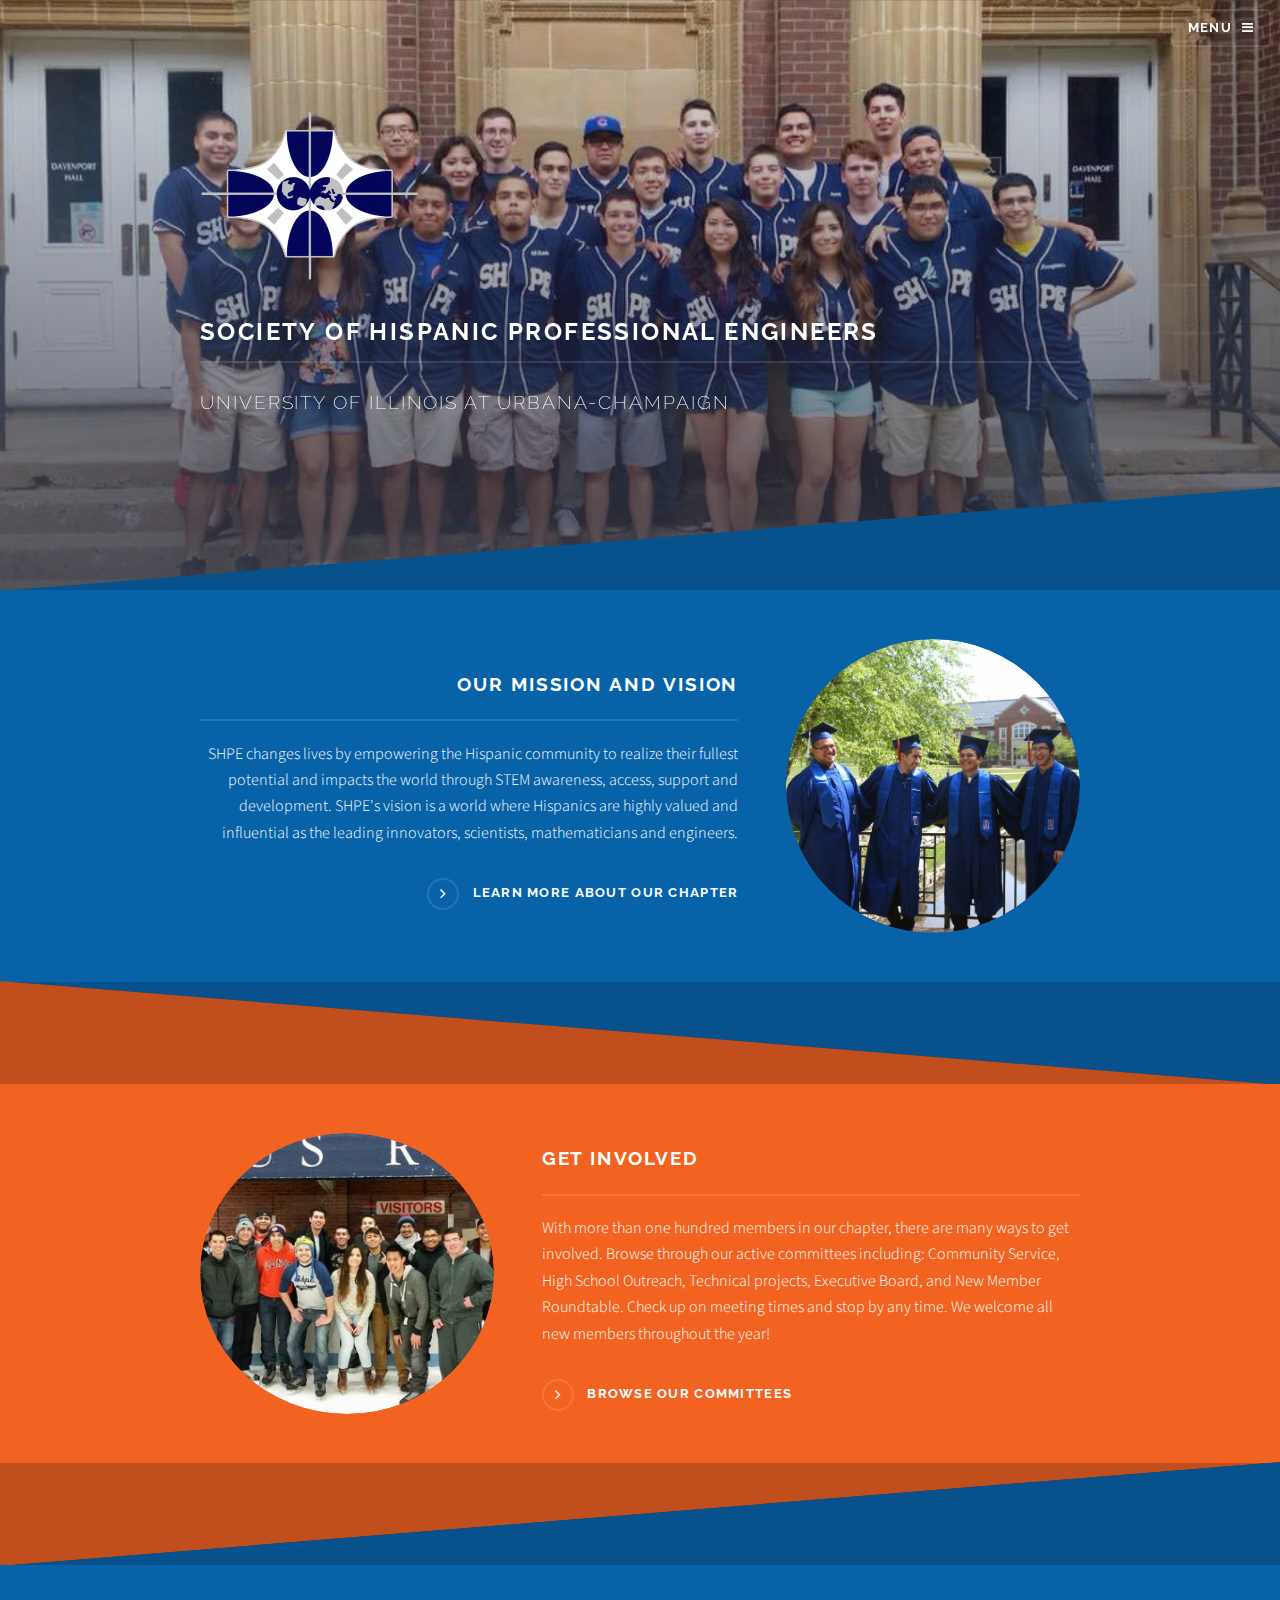
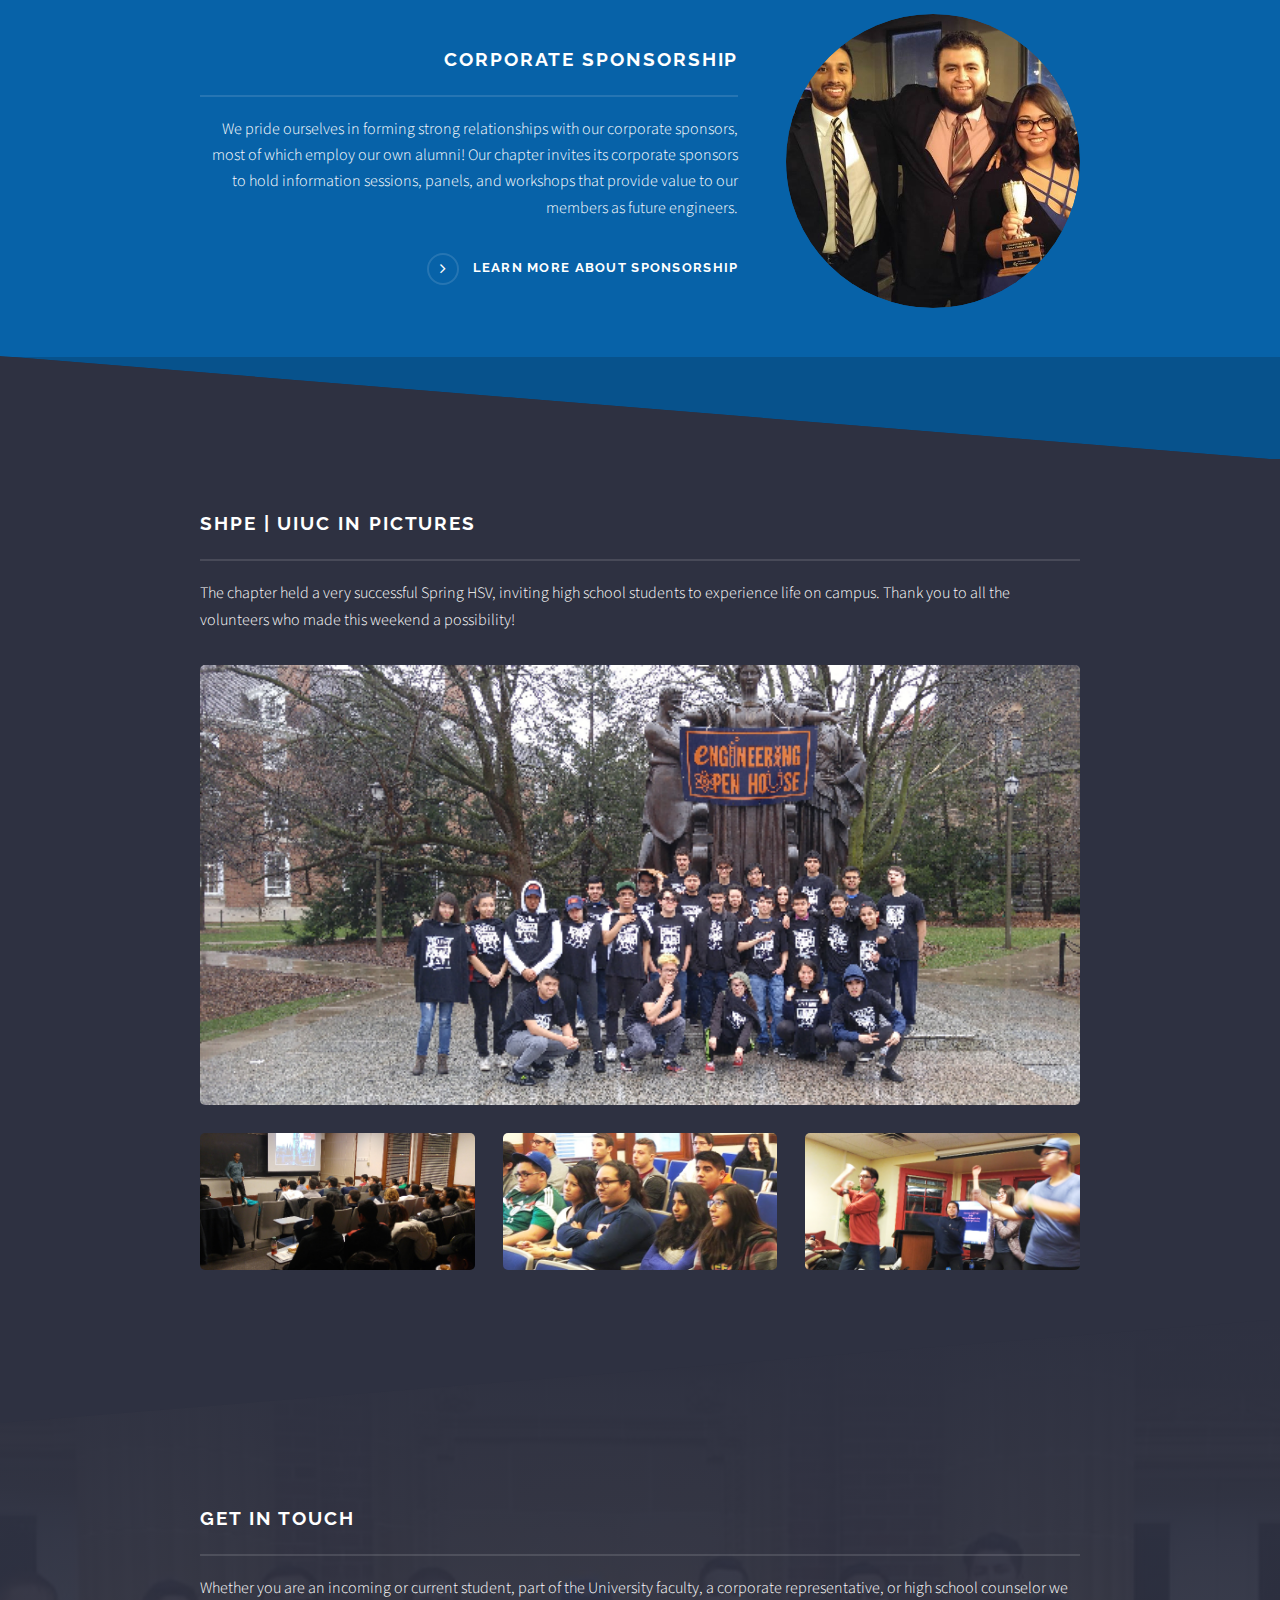
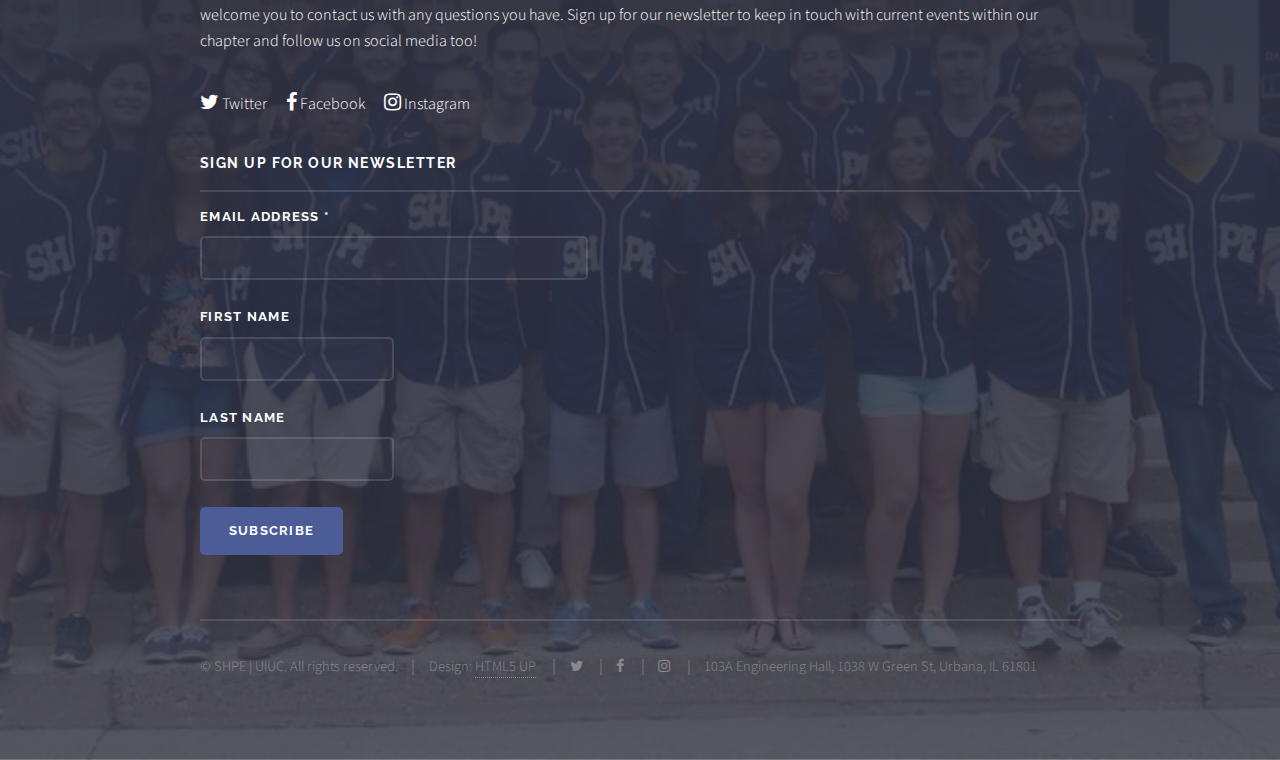
==== index.html @ a8d181d6 "Bug fixes and newsletter subscription" ====
<!DOCTYPE HTML>
<!--
	Solid State by HTML5 UP
	html5up.net | @ajlkn
	Free for personal and commercial use under the CCA 3.0 license (html5up.net/license)
-->
<html>
	<head>
		<title>SHPE | UIUC </title>
		<meta charset="utf-8" />
		<meta name="viewport" content="width=device-width, initial-scale=1" />
		<!--[if lte IE 8]><script src="assets/js/ie/html5shiv.js"></script><![endif]-->
		<link rel="stylesheet" href="assets/css/main.css" />
		<!--[if lte IE 9]><link rel="stylesheet" href="assets/css/ie9.css" /><![endif]-->
		<!--[if lte IE 8]><link rel="stylesheet" href="assets/css/ie8.css" /><![endif]-->
	</head>
	<body>

		<!-- Page Wrapper -->
			<div id="page-wrapper">

				<!-- Header -->
					<header id="header" class="alt">
						<h1><a href="index.html">SHPE | UIUC</a></h1>
						<nav>
							<a href="#menu">Menu</a>
						</nav>
					</header>

				<!-- Menu -->
					<nav id="menu">
						<div class="inner">
							<h2>Menu</h2>
							<ul class="links" id="blue">
								<li><a href="index.html">Home</a></li>
								<li><a href="about.html">About Us</a></li>
								<li><a href="board.html">Meet the Board</a></li>
								<li><a href="committees.html">Committees</a></li>
								<li><a href="constitution.html">Constitution</a></li>
								<li><a href="highschool.html">High School</a></li>
								<li><a href="corporate.html">Corporate Sponsorship</a></li>
								<li><a href="#">Log In</a></li>
							</ul>
							<a href="#" class="close">Close</a>
						</div>
					</nav>

				<!-- Banner -->
					<section id="banner">
						<div class="inner">
							<div class="logo"><img src="images/icon.png" alt="SHPE Logo" /></div>
							<h2>Society of Hispanic Professional Engineers</h2>
							<p>University of Illinois at Urbana-Champaign</p>
						</div>
					</section>

				<!-- Wrapper -->
					<section id="wrapper">

						<!-- One -->
							<section id="one" class="wrapper spotlight style1">
								<div class="inner">
									<a href="#" class="image"><img src="images/pic01.jpg" alt="" /></a>
									<div class="content">
										<h2 class="major">Our Mission and Vision</h2>
										<p>SHPE changes lives by empowering the Hispanic community to realize their fullest potential and impacts the world through STEM awareness, access, support and development. SHPE's vision is a world where Hispanics are highly valued and influential as the leading innovators, scientists, mathematicians and engineers.</p>
										<a href="about.html" class="special">Learn more about our chapter</a>
									</div>
								</div>
							</section>

						<!-- Two -->
							<section id="two" class="wrapper alt spotlight style2">
								<div class="inner">
									<a href="#" class="image"><img src="images/pic02.jpg" alt="" /></a>
									<div class="content">
										<h2 class="major">Get Involved</h2>
										<p>With more than one hundred members in our chapter, there are many ways to get involved. Browse through our active committees including: Community Service, High School Outreach, Technical projects, Executive Board, and New Member Roundtable. Check up on meeting times and stop by any time. We welcome all new members throughout the year!</p>
										<a href="committees.html" class="special">Browse our committees</a>
									</div>
								</div>
							</section>
						<!-- Three -->
							<section id="three" class="wrapper spotlight style1">
								<div class="inner">
									<a href="#" class="image"><img src="images/pic03.jpg" alt="" /></a>
									<div class="content">
										<h2 class="major">Corporate Sponsorship</h2>
										<p>We pride ourselves in forming strong relationships with our corporate sponsors, most of which employ our own alumni! Our chapter invites its corporate sponsors to hold information sessions, panels, and workshops that provide value to our members as future engineers.</p>
										<a href="corporate.html" class="special">Learn more about sponsorship</a>
									</div>
								</div>
							</section>

						<!-- Four -->
							<section id="four" class="wrapper alt style3">
								<div class="inner">
									<h2 class="major">SHPE | UIUC in Pictures</h2>
									<p>The chapter held a very successful Spring HSV, inviting high school students to experience life on campus. Thank you to all the volunteers who made this weekend a possibility!</p>
									
										<div class="box alt">
											<div class="row uniform">
												<div class="12u$"><span class="image fit"><img src="images/pic06.png" alt="" /></span></div>
												<div class="4u"><span class="image fit"><img src="images/pic05.png" alt="" /></span></div>
												<div class="4u"><span class="image fit"><img src="images/pic08.png" alt="" /></span></div>
												<div class="4u$"><span class="image fit"><img src="images/pic07.png" alt="" /></span></div>
											
											</div>
										</div>
								</div>
							</section>

					</section>

				<!-- Footer -->
					<section id="footer">
						<div class="inner">
							<h2 class="major">Get in touch</h2>
							<p>Whether you are an incoming or current student, part of the University faculty, a corporate representative, or high school counselor we welcome you to contact us with any questions you have. Sign up for our newsletter to keep in touch with current events within our chapter and follow us on social media too!</p>
							<ul class="icons">
								<li><a href="https://twitter.com/SHPE_UIUC" class="icon fa-twitter"><span class="label">Twitter</span>   Twitter</a></li>
								<li><a href="https://www.facebook.com/shpe.uiuc" class="icon fa-facebook"><span class="label">Facebook</span>   Facebook</a></li>
								<li><a href="https://www.instagram.com/shpe_uiuc/" class="icon fa-instagram"><span class="label">Instagram</span>   Instagram</a></li>
							</ul>

							<h3 class="major">Sign Up for Our Newsletter</h3>
							<!-- Begin MailChimp Signup Form -->
							<div id="mc_embed_signup" class="row uniform">
								<form action="//shpe-uiuc.us7.list-manage.com/subscribe/post?u=d159baac801e8be7862676536&amp;id=1eec253102" method="post" id="mc-embedded-subscribe-form" name="mc-embedded-subscribe-form" class="validate" target="_blank" novalidate>
							    	<div id="12u$ mc_embed_signup_scroll">
										<div class="mc-field-group">
										<label for="mce-EMAIL">Email Address  <span class="asterisk">*</span></label>
										<input type="email" value="" name="EMAIL" class="required email" id="mce-EMAIL">
									</div>
									<br>
									<div class="6u mc-field-group">
										<label for="mce-FNAME">First Name </label>
										<input type="text" value="" name="FNAME" class="" id="mce-FNAME">
									</div>
									<br>
									<div class="6u$ mc-field-group">
										<label for="mce-LNAME">Last Name </label>
										<input type="text" value="" name="LNAME" class="" id="mce-LNAME">
									</div>
									<br>
									<div id="mce-responses" class="clear">
										<div class="response" id="mce-error-response" style="display:none"></div>
										<div class="response" id="mce-success-response" style="display:none"></div>
									</div>    <!-- real people should not fill this in and expect good things - do not remove this or risk form bot signups-->
						    		<div style="position: absolute; left: -5000px;" aria-hidden="true"><input type="text" name="b_d159baac801e8be7862676536_1eec253102" tabindex="-1" value=""></div>
						    		<div class="clear"><input type="submit" value="Subscribe" name="subscribe" id="mc-embedded-subscribe" class="special"></div>
						    	</div>
								</form>
							</div>

<!--End mc_embed_signup-->

							</ul>
							<ul class="copyright">
								<li>&copy; SHPE | UIUC. All rights reserved.</li><li>Design: <a href="http://html5up.net">HTML5 UP</a></li>
								<li><a href="https://twitter.com/SHPE_UIUC" class="icon fa-twitter"><span class="label">Twitter</span></a></li>
								<li><a href="https://www.facebook.com/shpe.uiuc" class="icon fa-facebook"><span class="label">Facebook</span></a></li>
								<li><a href="https://www.instagram.com/shpe_uiuc/" class="icon fa-instagram"><span class="label">Instagram</span></a></li>
								<li>103A Engineering Hall, 1038 W Green St, Urbana, IL 61801</li>
							</ul>
						</div>
					</section>

			</div>

		<!-- Scripts -->
			<script src="assets/js/skel.min.js"></script>
			<script src="assets/js/jquery.min.js"></script>
			<script src="assets/js/jquery.scrollex.min.js"></script>
			<script src="assets/js/util.js"></script>
			<!--[if lte IE 8]><script src="assets/js/ie/respond.min.js"></script><![endif]-->
			<script src="assets/js/main.js"></script>

	</body>
</html>
---- assets/css/main.css ----
@import url(font-awesome.min.css);
@import url("https://fonts.googleapis.com/css?family=Raleway:200,700|Source+Sans+Pro:300,600,300italic,600italic");

/*
	Solid State by HTML5 UP
	html5up.net | @ajlkn
	Free for personal and commercial use under the CCA 3.0 license (html5up.net/license)
*/

/* Reset */

	html, body, div, span, applet, object, iframe, h1, h2, h3, h4, h5, h6, p, blockquote, pre, a, abbr, acronym, address, big, cite, code, del, dfn, em, img, ins, kbd, q, s, samp, small, strike, strong, sub, sup, tt, var, b, u, i, center, dl, dt, dd, ol, ul, li, fieldset, form, label, legend, table, caption, tbody, tfoot, thead, tr, th, td, article, aside, canvas, details, embed, figure, figcaption, footer, header, hgroup, menu, nav, output, ruby, section, summary, time, mark, audio, video {
		margin: 0;
		padding: 0;
		border: 0;
		font-size: 100%;
		font: inherit;
		vertical-align: baseline;
	}
		p.special:not(.button) {
			text-decoration: none;
			border-bottom: 0;
			display: block;
			font-family: Raleway, Helvetica, sans-serif;
			font-size: 0.8em;
			font-weight: 700;
			letter-spacing: 0.1em;
			margin: 0 0 2em 0;
			text-transform: uppercase;
		}

			p.special:not(.button):before {
				-moz-osx-font-smoothing: grayscale;
				-webkit-font-smoothing: antialiased;
				font-family: FontAwesome;
				font-style: normal;
				font-weight: normal;
				text-transform: none !important;
			}

			p.special:not(.button):before {
				-moz-transition: background-color 0.2s ease-in-out;
				-webkit-transition: background-color 0.2s ease-in-out;
				-ms-transition: background-color 0.2s ease-in-out;
				transition: background-color 0.2s ease-in-out;
				border-radius: 100%;
				border: solid 2px rgba(255, 255, 255, 0.125);
				content: '\f105';
				display: inline-block;
				font-size: 1.25em;
				height: 2em;
				line-height: 1.65em;
				margin-right: 0.85em;
				text-align: center;
				text-indent: 0.15em;
				vertical-align: middle;
				width: 2em;
			}

			p.special:not(.button):hover:before {
				background-color: rgba(255, 255, 255, 0.025);
			}

			p.special:not(.button):active:before {
				background-color: rgba(255, 255, 255, 0.075);
			}

	article, aside, details, figcaption, figure, footer, header, hgroup, menu, nav, section {
		display: block;
	}

	body {
		line-height: 1;
	}

	ol, ul {
		list-style: none;
	}

	blockquote, q {
		quotes: none;
	}

	blockquote:before, blockquote:after, q:before, q:after {
		content: '';
		content: none;
	}

	table {
		border-collapse: collapse;
		border-spacing: 0;
	}

	body {
		-webkit-text-size-adjust: none;
	}

/* Box Model */

	*, *:before, *:after {
		-moz-box-sizing: border-box;
		-webkit-box-sizing: border-box;
		box-sizing: border-box;
	}

/* Grid */

	.row {
		border-bottom: solid 1px transparent;
		-moz-box-sizing: border-box;
		-webkit-box-sizing: border-box;
		box-sizing: border-box;
	}

	.row > * {
		float: left;
		-moz-box-sizing: border-box;
		-webkit-box-sizing: border-box;
		box-sizing: border-box;
	}

	.row:after, .row:before {
		content: '';
		display: block;
		clear: both;
		height: 0;
	}

	.row.uniform > * > :first-child {
		margin-top: 0;
	}

	.row.uniform > * > :last-child {
		margin-bottom: 0;
	}

	.row.\30 \25 > * {
		padding: 0 0 0 0em;
	}

	.row.\30 \25 {
		margin: 0 0 -1px 0em;
	}

	.row.uniform.\30 \25 > * {
		padding: 0em 0 0 0em;
	}

	.row.uniform.\30 \25 {
		margin: 0em 0 -1px 0em;
	}

	.row > * {
		padding: 0 0 0 1.75em;
	}

	.row {
		margin: 0 0 -1px -1.75em;
	}

	.row.uniform > * {
		padding: 1.75em 0 0 1.75em;
	}

	.row.uniform {
		margin: -1.75em 0 -1px -1.75em;
	}

	.row.\32 00\25 > * {
		padding: 0 0 0 3.5em;
	}

	.row.\32 00\25 {
		margin: 0 0 -1px -3.5em;
	}

	.row.uniform.\32 00\25 > * {
		padding: 3.5em 0 0 3.5em;
	}

	.row.uniform.\32 00\25 {
		margin: -3.5em 0 -1px -3.5em;
	}

	.row.\31 50\25 > * {
		padding: 0 0 0 2.625em;
	}

	.row.\31 50\25 {
		margin: 0 0 -1px -2.625em;
	}

	.row.uniform.\31 50\25 > * {
		padding: 2.625em 0 0 2.625em;
	}

	.row.uniform.\31 50\25 {
		margin: -2.625em 0 -1px -2.625em;
	}

	.row.\35 0\25 > * {
		padding: 0 0 0 0.875em;
	}

	.row.\35 0\25 {
		margin: 0 0 -1px -0.875em;
	}

	.row.uniform.\35 0\25 > * {
		padding: 0.875em 0 0 0.875em;
	}

	.row.uniform.\35 0\25 {
		margin: -0.875em 0 -1px -0.875em;
	}

	.row.\32 5\25 > * {
		padding: 0 0 0 0.4375em;
	}

	.row.\32 5\25 {
		margin: 0 0 -1px -0.4375em;
	}

	.row.uniform.\32 5\25 > * {
		padding: 0.4375em 0 0 0.4375em;
	}

	.row.uniform.\32 5\25 {
		margin: -0.4375em 0 -1px -0.4375em;
	}

	.\31 2u, .\31 2u\24 {
		width: 100%;
		clear: none;
		margin-left: 0;
	}

	.\31 1u, .\31 1u\24 {
		width: 91.6666666667%;
		clear: none;
		margin-left: 0;
	}

	.\31 0u, .\31 0u\24 {
		width: 83.3333333333%;
		clear: none;
		margin-left: 0;
	}

	.\39 u, .\39 u\24 {
		width: 75%;
		clear: none;
		margin-left: 0;
	}

	.\38 u, .\38 u\24 {
		width: 66.6666666667%;
		clear: none;
		margin-left: 0;
	}

	.\37 u, .\37 u\24 {
		width: 58.3333333333%;
		clear: none;
		margin-left: 0;
	}

	.\36 u, .\36 u\24 {
		width: 50%;
		clear: none;
		margin-left: 0;
	}

	.\35 u, .\35 u\24 {
		width: 41.6666666667%;
		clear: none;
		margin-left: 0;
	}

	.\34 u, .\34 u\24 {
		width: 33.3333333333%;
		clear: none;
		margin-left: 0;
	}

	.\33 u, .\33 u\24 {
		width: 25%;
		clear: none;
		margin-left: 0;
	}

	.\32 u, .\32 u\24 {
		width: 16.6666666667%;
		clear: none;
		margin-left: 0;
	}

	.\31 u, .\31 u\24 {
		width: 8.3333333333%;
		clear: none;
		margin-left: 0;
	}

	.\31 2u\24 + *,
	.\31 1u\24 + *,
	.\31 0u\24 + *,
	.\39 u\24 + *,
	.\38 u\24 + *,
	.\37 u\24 + *,
	.\36 u\24 + *,
	.\35 u\24 + *,
	.\34 u\24 + *,
	.\33 u\24 + *,
	.\32 u\24 + *,
	.\31 u\24 + * {
		clear: left;
	}

	.\-11u {
		margin-left: 91.66667%;
	}

	.\-10u {
		margin-left: 83.33333%;
	}

	.\-9u {
		margin-left: 75%;
	}

	.\-8u {
		margin-left: 66.66667%;
	}

	.\-7u {
		margin-left: 58.33333%;
	}

	.\-6u {
		margin-left: 50%;
	}

	.\-5u {
		margin-left: 41.66667%;
	}

	.\-4u {
		margin-left: 33.33333%;
	}

	.\-3u {
		margin-left: 25%;
	}

	.\-2u {
		margin-left: 16.66667%;
	}

	.\-1u {
		margin-left: 8.33333%;
	}

	@media screen and (max-width: 1680px) {

		.row > * {
			padding: 0 0 0 1.75em;
		}

		.row {
			margin: 0 0 -1px -1.75em;
		}

		.row.uniform > * {
			padding: 1.75em 0 0 1.75em;
		}

		.row.uniform {
			margin: -1.75em 0 -1px -1.75em;
		}

		.row.\32 00\25 > * {
			padding: 0 0 0 3.5em;
		}

		.row.\32 00\25 {
			margin: 0 0 -1px -3.5em;
		}

		.row.uniform.\32 00\25 > * {
			padding: 3.5em 0 0 3.5em;
		}

		.row.uniform.\32 00\25 {
			margin: -3.5em 0 -1px -3.5em;
		}

		.row.\31 50\25 > * {
			padding: 0 0 0 2.625em;
		}

		.row.\31 50\25 {
			margin: 0 0 -1px -2.625em;
		}

		.row.uniform.\31 50\25 > * {
			padding: 2.625em 0 0 2.625em;
		}

		.row.uniform.\31 50\25 {
			margin: -2.625em 0 -1px -2.625em;
		}

		.row.\35 0\25 > * {
			padding: 0 0 0 0.875em;
		}

		.row.\35 0\25 {
			margin: 0 0 -1px -0.875em;
		}

		.row.uniform.\35 0\25 > * {
			padding: 0.875em 0 0 0.875em;
		}

		.row.uniform.\35 0\25 {
			margin: -0.875em 0 -1px -0.875em;
		}

		.row.\32 5\25 > * {
			padding: 0 0 0 0.4375em;
		}

		.row.\32 5\25 {
			margin: 0 0 -1px -0.4375em;
		}

		.row.uniform.\32 5\25 > * {
			padding: 0.4375em 0 0 0.4375em;
		}

		.row.uniform.\32 5\25 {
			margin: -0.4375em 0 -1px -0.4375em;
		}

		.\31 2u\28xlarge\29, .\31 2u\24\28xlarge\29 {
			width: 100%;
			clear: none;
			margin-left: 0;
		}

		.\31 1u\28xlarge\29, .\31 1u\24\28xlarge\29 {
			width: 91.6666666667%;
			clear: none;
			margin-left: 0;
		}

		.\31 0u\28xlarge\29, .\31 0u\24\28xlarge\29 {
			width: 83.3333333333%;
			clear: none;
			margin-left: 0;
		}

		.\39 u\28xlarge\29, .\39 u\24\28xlarge\29 {
			width: 75%;
			clear: none;
			margin-left: 0;
		}

		.\38 u\28xlarge\29, .\38 u\24\28xlarge\29 {
			width: 66.6666666667%;
			clear: none;
			margin-left: 0;
		}

		.\37 u\28xlarge\29, .\37 u\24\28xlarge\29 {
			width: 58.3333333333%;
			clear: none;
			margin-left: 0;
		}

		.\36 u\28xlarge\29, .\36 u\24\28xlarge\29 {
			width: 50%;
			clear: none;
			margin-left: 0;
		}

		.\35 u\28xlarge\29, .\35 u\24\28xlarge\29 {
			width: 41.6666666667%;
			clear: none;
			margin-left: 0;
		}

		.\34 u\28xlarge\29, .\34 u\24\28xlarge\29 {
			width: 33.3333333333%;
			clear: none;
			margin-left: 0;
		}

		.\33 u\28xlarge\29, .\33 u\24\28xlarge\29 {
			width: 25%;
			clear: none;
			margin-left: 0;
		}

		.\32 u\28xlarge\29, .\32 u\24\28xlarge\29 {
			width: 16.6666666667%;
			clear: none;
			margin-left: 0;
		}

		.\31 u\28xlarge\29, .\31 u\24\28xlarge\29 {
			width: 8.3333333333%;
			clear: none;
			margin-left: 0;
		}

		.\31 2u\24\28xlarge\29 + *,
		.\31 1u\24\28xlarge\29 + *,
		.\31 0u\24\28xlarge\29 + *,
		.\39 u\24\28xlarge\29 + *,
		.\38 u\24\28xlarge\29 + *,
		.\37 u\24\28xlarge\29 + *,
		.\36 u\24\28xlarge\29 + *,
		.\35 u\24\28xlarge\29 + *,
		.\34 u\24\28xlarge\29 + *,
		.\33 u\24\28xlarge\29 + *,
		.\32 u\24\28xlarge\29 + *,
		.\31 u\24\28xlarge\29 + * {
			clear: left;
		}

		.\-11u\28xlarge\29 {
			margin-left: 91.66667%;
		}

		.\-10u\28xlarge\29 {
			margin-left: 83.33333%;
		}

		.\-9u\28xlarge\29 {
			margin-left: 75%;
		}

		.\-8u\28xlarge\29 {
			margin-left: 66.66667%;
		}

		.\-7u\28xlarge\29 {
			margin-left: 58.33333%;
		}

		.\-6u\28xlarge\29 {
			margin-left: 50%;
		}

		.\-5u\28xlarge\29 {
			margin-left: 41.66667%;
		}

		.\-4u\28xlarge\29 {
			margin-left: 33.33333%;
		}

		.\-3u\28xlarge\29 {
			margin-left: 25%;
		}

		.\-2u\28xlarge\29 {
			margin-left: 16.66667%;
		}

		.\-1u\28xlarge\29 {
			margin-left: 8.33333%;
		}

	}

	@media screen and (max-width: 1280px) {

		.row > * {
			padding: 0 0 0 1.75em;
		}

		.row {
			margin: 0 0 -1px -1.75em;
		}

		.row.uniform > * {
			padding: 1.75em 0 0 1.75em;
		}

		.row.uniform {
			margin: -1.75em 0 -1px -1.75em;
		}

		.row.\32 00\25 > * {
			padding: 0 0 0 3.5em;
		}

		.row.\32 00\25 {
			margin: 0 0 -1px -3.5em;
		}

		.row.uniform.\32 00\25 > * {
			padding: 3.5em 0 0 3.5em;
		}

		.row.uniform.\32 00\25 {
			margin: -3.5em 0 -1px -3.5em;
		}

		.row.\31 50\25 > * {
			padding: 0 0 0 2.625em;
		}

		.row.\31 50\25 {
			margin: 0 0 -1px -2.625em;
		}

		.row.uniform.\31 50\25 > * {
			padding: 2.625em 0 0 2.625em;
		}

		.row.uniform.\31 50\25 {
			margin: -2.625em 0 -1px -2.625em;
		}

		.row.\35 0\25 > * {
			padding: 0 0 0 0.875em;
		}

		.row.\35 0\25 {
			margin: 0 0 -1px -0.875em;
		}

		.row.uniform.\35 0\25 > * {
			padding: 0.875em 0 0 0.875em;
		}

		.row.uniform.\35 0\25 {
			margin: -0.875em 0 -1px -0.875em;
		}

		.row.\32 5\25 > * {
			padding: 0 0 0 0.4375em;
		}

		.row.\32 5\25 {
			margin: 0 0 -1px -0.4375em;
		}

		.row.uniform.\32 5\25 > * {
			padding: 0.4375em 0 0 0.4375em;
		}

		.row.uniform.\32 5\25 {
			margin: -0.4375em 0 -1px -0.4375em;
		}

		.\31 2u\28large\29, .\31 2u\24\28large\29 {
			width: 100%;
			clear: none;
			margin-left: 0;
		}

		.\31 1u\28large\29, .\31 1u\24\28large\29 {
			width: 91.6666666667%;
			clear: none;
			margin-left: 0;
		}

		.\31 0u\28large\29, .\31 0u\24\28large\29 {
			width: 83.3333333333%;
			clear: none;
			margin-left: 0;
		}

		.\39 u\28large\29, .\39 u\24\28large\29 {
			width: 75%;
			clear: none;
			margin-left: 0;
		}

		.\38 u\28large\29, .\38 u\24\28large\29 {
			width: 66.6666666667%;
			clear: none;
			margin-left: 0;
		}

		.\37 u\28large\29, .\37 u\24\28large\29 {
			width: 58.3333333333%;
			clear: none;
			margin-left: 0;
		}

		.\36 u\28large\29, .\36 u\24\28large\29 {
			width: 50%;
			clear: none;
			margin-left: 0;
		}

		.\35 u\28large\29, .\35 u\24\28large\29 {
			width: 41.6666666667%;
			clear: none;
			margin-left: 0;
		}

		.\34 u\28large\29, .\34 u\24\28large\29 {
			width: 33.3333333333%;
			clear: none;
			margin-left: 0;
		}

		.\33 u\28large\29, .\33 u\24\28large\29 {
			width: 25%;
			clear: none;
			margin-left: 0;
		}

		.\32 u\28large\29, .\32 u\24\28large\29 {
			width: 16.6666666667%;
			clear: none;
			margin-left: 0;
		}

		.\31 u\28large\29, .\31 u\24\28large\29 {
			width: 8.3333333333%;
			clear: none;
			margin-left: 0;
		}

		.\31 2u\24\28large\29 + *,
		.\31 1u\24\28large\29 + *,
		.\31 0u\24\28large\29 + *,
		.\39 u\24\28large\29 + *,
		.\38 u\24\28large\29 + *,
		.\37 u\24\28large\29 + *,
		.\36 u\24\28large\29 + *,
		.\35 u\24\28large\29 + *,
		.\34 u\24\28large\29 + *,
		.\33 u\24\28large\29 + *,
		.\32 u\24\28large\29 + *,
		.\31 u\24\28large\29 + * {
			clear: left;
		}

		.\-11u\28large\29 {
			margin-left: 91.66667%;
		}

		.\-10u\28large\29 {
			margin-left: 83.33333%;
		}

		.\-9u\28large\29 {
			margin-left: 75%;
		}

		.\-8u\28large\29 {
			margin-left: 66.66667%;
		}

		.\-7u\28large\29 {
			margin-left: 58.33333%;
		}

		.\-6u\28large\29 {
			margin-left: 50%;
		}

		.\-5u\28large\29 {
			margin-left: 41.66667%;
		}

		.\-4u\28large\29 {
			margin-left: 33.33333%;
		}

		.\-3u\28large\29 {
			margin-left: 25%;
		}

		.\-2u\28large\29 {
			margin-left: 16.66667%;
		}

		.\-1u\28large\29 {
			margin-left: 8.33333%;
		}

	}

	@media screen and (max-width: 980px) {

		.row > * {
			padding: 0 0 0 1.75em;
		}

		.row {
			margin: 0 0 -1px -1.75em;
		}

		.row.uniform > * {
			padding: 1.75em 0 0 1.75em;
		}

		.row.uniform {
			margin: -1.75em 0 -1px -1.75em;
		}

		.row.\32 00\25 > * {
			padding: 0 0 0 3.5em;
		}

		.row.\32 00\25 {
			margin: 0 0 -1px -3.5em;
		}

		.row.uniform.\32 00\25 > * {
			padding: 3.5em 0 0 3.5em;
		}

		.row.uniform.\32 00\25 {
			margin: -3.5em 0 -1px -3.5em;
		}

		.row.\31 50\25 > * {
			padding: 0 0 0 2.625em;
		}

		.row.\31 50\25 {
			margin: 0 0 -1px -2.625em;
		}

		.row.uniform.\31 50\25 > * {
			padding: 2.625em 0 0 2.625em;
		}

		.row.uniform.\31 50\25 {
			margin: -2.625em 0 -1px -2.625em;
		}

		.row.\35 0\25 > * {
			padding: 0 0 0 0.875em;
		}

		.row.\35 0\25 {
			margin: 0 0 -1px -0.875em;
		}

		.row.uniform.\35 0\25 > * {
			padding: 0.875em 0 0 0.875em;
		}

		.row.uniform.\35 0\25 {
			margin: -0.875em 0 -1px -0.875em;
		}

		.row.\32 5\25 > * {
			padding: 0 0 0 0.4375em;
		}

		.row.\32 5\25 {
			margin: 0 0 -1px -0.4375em;
		}

		.row.uniform.\32 5\25 > * {
			padding: 0.4375em 0 0 0.4375em;
		}

		.row.uniform.\32 5\25 {
			margin: -0.4375em 0 -1px -0.4375em;
		}

		.\31 2u\28medium\29, .\31 2u\24\28medium\29 {
			width: 100%;
			clear: none;
			margin-left: 0;
		}

		.\31 1u\28medium\29, .\31 1u\24\28medium\29 {
			width: 91.6666666667%;
			clear: none;
			margin-left: 0;
		}

		.\31 0u\28medium\29, .\31 0u\24\28medium\29 {
			width: 83.3333333333%;
			clear: none;
			margin-left: 0;
		}

		.\39 u\28medium\29, .\39 u\24\28medium\29 {
			width: 75%;
			clear: none;
			margin-left: 0;
		}

		.\38 u\28medium\29, .\38 u\24\28medium\29 {
			width: 66.6666666667%;
			clear: none;
			margin-left: 0;
		}

		.\37 u\28medium\29, .\37 u\24\28medium\29 {
			width: 58.3333333333%;
			clear: none;
			margin-left: 0;
		}

		.\36 u\28medium\29, .\36 u\24\28medium\29 {
			width: 50%;
			clear: none;
			margin-left: 0;
		}

		.\35 u\28medium\29, .\35 u\24\28medium\29 {
			width: 41.6666666667%;
			clear: none;
			margin-left: 0;
		}

		.\34 u\28medium\29, .\34 u\24\28medium\29 {
			width: 33.3333333333%;
			clear: none;
			margin-left: 0;
		}

		.\33 u\28medium\29, .\33 u\24\28medium\29 {
			width: 25%;
			clear: none;
			margin-left: 0;
		}

		.\32 u\28medium\29, .\32 u\24\28medium\29 {
			width: 16.6666666667%;
			clear: none;
			margin-left: 0;
		}

		.\31 u\28medium\29, .\31 u\24\28medium\29 {
			width: 8.3333333333%;
			clear: none;
			margin-left: 0;
		}

		.\31 2u\24\28medium\29 + *,
		.\31 1u\24\28medium\29 + *,
		.\31 0u\24\28medium\29 + *,
		.\39 u\24\28medium\29 + *,
		.\38 u\24\28medium\29 + *,
		.\37 u\24\28medium\29 + *,
		.\36 u\24\28medium\29 + *,
		.\35 u\24\28medium\29 + *,
		.\34 u\24\28medium\29 + *,
		.\33 u\24\28medium\29 + *,
		.\32 u\24\28medium\29 + *,
		.\31 u\24\28medium\29 + * {
			clear: left;
		}

		.\-11u\28medium\29 {
			margin-left: 91.66667%;
		}

		.\-10u\28medium\29 {
			margin-left: 83.33333%;
		}

		.\-9u\28medium\29 {
			margin-left: 75%;
		}

		.\-8u\28medium\29 {
			margin-left: 66.66667%;
		}

		.\-7u\28medium\29 {
			margin-left: 58.33333%;
		}

		.\-6u\28medium\29 {
			margin-left: 50%;
		}

		.\-5u\28medium\29 {
			margin-left: 41.66667%;
		}

		.\-4u\28medium\29 {
			margin-left: 33.33333%;
		}

		.\-3u\28medium\29 {
			margin-left: 25%;
		}

		.\-2u\28medium\29 {
			margin-left: 16.66667%;
		}

		.\-1u\28medium\29 {
			margin-left: 8.33333%;
		}

	}

	@media screen and (max-width: 736px) {

		.row > * {
			padding: 0 0 0 1.25em;
		}

		.row {
			margin: 0 0 -1px -1.25em;
		}

		.row.uniform > * {
			padding: 1.25em 0 0 1.25em;
		}

		.row.uniform {
			margin: -1.25em 0 -1px -1.25em;
		}

		.row.\32 00\25 > * {
			padding: 0 0 0 2.5em;
		}

		.row.\32 00\25 {
			margin: 0 0 -1px -2.5em;
		}

		.row.uniform.\32 00\25 > * {
			padding: 2.5em 0 0 2.5em;
		}

		.row.uniform.\32 00\25 {
			margin: -2.5em 0 -1px -2.5em;
		}

		.row.\31 50\25 > * {
			padding: 0 0 0 1.875em;
		}

		.row.\31 50\25 {
			margin: 0 0 -1px -1.875em;
		}

		.row.uniform.\31 50\25 > * {
			padding: 1.875em 0 0 1.875em;
		}

		.row.uniform.\31 50\25 {
			margin: -1.875em 0 -1px -1.875em;
		}

		.row.\35 0\25 > * {
			padding: 0 0 0 0.625em;
		}

		.row.\35 0\25 {
			margin: 0 0 -1px -0.625em;
		}

		.row.uniform.\35 0\25 > * {
			padding: 0.625em 0 0 0.625em;
		}

		.row.uniform.\35 0\25 {
			margin: -0.625em 0 -1px -0.625em;
		}

		.row.\32 5\25 > * {
			padding: 0 0 0 0.3125em;
		}

		.row.\32 5\25 {
			margin: 0 0 -1px -0.3125em;
		}

		.row.uniform.\32 5\25 > * {
			padding: 0.3125em 0 0 0.3125em;
		}

		.row.uniform.\32 5\25 {
			margin: -0.3125em 0 -1px -0.3125em;
		}

		.\31 2u\28small\29, .\31 2u\24\28small\29 {
			width: 100%;
			clear: none;
			margin-left: 0;
		}

		.\31 1u\28small\29, .\31 1u\24\28small\29 {
			width: 91.6666666667%;
			clear: none;
			margin-left: 0;
		}

		.\31 0u\28small\29, .\31 0u\24\28small\29 {
			width: 83.3333333333%;
			clear: none;
			margin-left: 0;
		}

		.\39 u\28small\29, .\39 u\24\28small\29 {
			width: 75%;
			clear: none;
			margin-left: 0;
		}

		.\38 u\28small\29, .\38 u\24\28small\29 {
			width: 66.6666666667%;
			clear: none;
			margin-left: 0;
		}

		.\37 u\28small\29, .\37 u\24\28small\29 {
			width: 58.3333333333%;
			clear: none;
			margin-left: 0;
		}

		.\36 u\28small\29, .\36 u\24\28small\29 {
			width: 50%;
			clear: none;
			margin-left: 0;
		}

		.\35 u\28small\29, .\35 u\24\28small\29 {
			width: 41.6666666667%;
			clear: none;
			margin-left: 0;
		}

		.\34 u\28small\29, .\34 u\24\28small\29 {
			width: 33.3333333333%;
			clear: none;
			margin-left: 0;
		}

		.\33 u\28small\29, .\33 u\24\28small\29 {
			width: 25%;
			clear: none;
			margin-left: 0;
		}

		.\32 u\28small\29, .\32 u\24\28small\29 {
			width: 16.6666666667%;
			clear: none;
			margin-left: 0;
		}

		.\31 u\28small\29, .\31 u\24\28small\29 {
			width: 8.3333333333%;
			clear: none;
			margin-left: 0;
		}

		.\31 2u\24\28small\29 + *,
		.\31 1u\24\28small\29 + *,
		.\31 0u\24\28small\29 + *,
		.\39 u\24\28small\29 + *,
		.\38 u\24\28small\29 + *,
		.\37 u\24\28small\29 + *,
		.\36 u\24\28small\29 + *,
		.\35 u\24\28small\29 + *,
		.\34 u\24\28small\29 + *,
		.\33 u\24\28small\29 + *,
		.\32 u\24\28small\29 + *,
		.\31 u\24\28small\29 + * {
			clear: left;
		}

		.\-11u\28small\29 {
			margin-left: 91.66667%;
		}

		.\-10u\28small\29 {
			margin-left: 83.33333%;
		}

		.\-9u\28small\29 {
			margin-left: 75%;
		}

		.\-8u\28small\29 {
			margin-left: 66.66667%;
		}

		.\-7u\28small\29 {
			margin-left: 58.33333%;
		}

		.\-6u\28small\29 {
			margin-left: 50%;
		}

		.\-5u\28small\29 {
			margin-left: 41.66667%;
		}

		.\-4u\28small\29 {
			margin-left: 33.33333%;
		}

		.\-3u\28small\29 {
			margin-left: 25%;
		}

		.\-2u\28small\29 {
			margin-left: 16.66667%;
		}

		.\-1u\28small\29 {
			margin-left: 8.33333%;
		}

	}

	@media screen and (max-width: 640px) {

		.row > * {
			padding: 0 0 0 1.25em;
		}

		.row {
			margin: 0 0 -1px -1.25em;
		}

		.row.uniform > * {
			padding: 1.25em 0 0 1.25em;
		}

		.row.uniform {
			margin: -1.25em 0 -1px -1.25em;
		}

		.row.\32 00\25 > * {
			padding: 0 0 0 2.5em;
		}

		.row.\32 00\25 {
			margin: 0 0 -1px -2.5em;
		}

		.row.uniform.\32 00\25 > * {
			padding: 2.5em 0 0 2.5em;
		}

		.row.uniform.\32 00\25 {
			margin: -2.5em 0 -1px -2.5em;
		}

		.row.\31 50\25 > * {
			padding: 0 0 0 1.875em;
		}

		.row.\31 50\25 {
			margin: 0 0 -1px -1.875em;
		}

		.row.uniform.\31 50\25 > * {
			padding: 1.875em 0 0 1.875em;
		}

		.row.uniform.\31 50\25 {
			margin: -1.875em 0 -1px -1.875em;
		}

		.row.\35 0\25 > * {
			padding: 0 0 0 0.625em;
		}

		.row.\35 0\25 {
			margin: 0 0 -1px -0.625em;
		}

		.row.uniform.\35 0\25 > * {
			padding: 0.625em 0 0 0.625em;
		}

		.row.uniform.\35 0\25 {
			margin: -0.625em 0 -1px -0.625em;
		}

		.row.\32 5\25 > * {
			padding: 0 0 0 0.3125em;
		}

		.row.\32 5\25 {
			margin: 0 0 -1px -0.3125em;
		}

		.row.uniform.\32 5\25 > * {
			padding: 0.3125em 0 0 0.3125em;
		}

		.row.uniform.\32 5\25 {
			margin: -0.3125em 0 -1px -0.3125em;
		}

		.\31 2u\28xsmall\29, .\31 2u\24\28xsmall\29 {
			width: 100%;
			clear: none;
			margin-left: 0;
		}

		.\31 1u\28xsmall\29, .\31 1u\24\28xsmall\29 {
			width: 91.6666666667%;
			clear: none;
			margin-left: 0;
		}

		.\31 0u\28xsmall\29, .\31 0u\24\28xsmall\29 {
			width: 83.3333333333%;
			clear: none;
			margin-left: 0;
		}

		.\39 u\28xsmall\29, .\39 u\24\28xsmall\29 {
			width: 75%;
			clear: none;
			margin-left: 0;
		}

		.\38 u\28xsmall\29, .\38 u\24\28xsmall\29 {
			width: 66.6666666667%;
			clear: none;
			margin-left: 0;
		}

		.\37 u\28xsmall\29, .\37 u\24\28xsmall\29 {
			width: 58.3333333333%;
			clear: none;
			margin-left: 0;
		}

		.\36 u\28xsmall\29, .\36 u\24\28xsmall\29 {
			width: 50%;
			clear: none;
			margin-left: 0;
		}

		.\35 u\28xsmall\29, .\35 u\24\28xsmall\29 {
			width: 41.6666666667%;
			clear: none;
			margin-left: 0;
		}

		.\34 u\28xsmall\29, .\34 u\24\28xsmall\29 {
			width: 33.3333333333%;
			clear: none;
			margin-left: 0;
		}

		.\33 u\28xsmall\29, .\33 u\24\28xsmall\29 {
			width: 25%;
			clear: none;
			margin-left: 0;
		}

		.\32 u\28xsmall\29, .\32 u\24\28xsmall\29 {
			width: 16.6666666667%;
			clear: none;
			margin-left: 0;
		}

		.\31 u\28xsmall\29, .\31 u\24\28xsmall\29 {
			width: 8.3333333333%;
			clear: none;
			margin-left: 0;
		}

		.\31 2u\24\28xsmall\29 + *,
		.\31 1u\24\28xsmall\29 + *,
		.\31 0u\24\28xsmall\29 + *,
		.\39 u\24\28xsmall\29 + *,
		.\38 u\24\28xsmall\29 + *,
		.\37 u\24\28xsmall\29 + *,
		.\36 u\24\28xsmall\29 + *,
		.\35 u\24\28xsmall\29 + *,
		.\34 u\24\28xsmall\29 + *,
		.\33 u\24\28xsmall\29 + *,
		.\32 u\24\28xsmall\29 + *,
		.\31 u\24\28xsmall\29 + * {
			clear: left;
		}

		.\-11u\28xsmall\29 {
			margin-left: 91.66667%;
		}

		.\-10u\28xsmall\29 {
			margin-left: 83.33333%;
		}

		.\-9u\28xsmall\29 {
			margin-left: 75%;
		}

		.\-8u\28xsmall\29 {
			margin-left: 66.66667%;
		}

		.\-7u\28xsmall\29 {
			margin-left: 58.33333%;
		}

		.\-6u\28xsmall\29 {
			margin-left: 50%;
		}

		.\-5u\28xsmall\29 {
			margin-left: 41.66667%;
		}

		.\-4u\28xsmall\29 {
			margin-left: 33.33333%;
		}

		.\-3u\28xsmall\29 {
			margin-left: 25%;
		}

		.\-2u\28xsmall\29 {
			margin-left: 16.66667%;
		}

		.\-1u\28xsmall\29 {
			margin-left: 8.33333%;
		}

	}

	@media screen and (max-width: 360px) {

		.row > * {
			padding: 0 0 0 1.25em;
		}

		.row {
			margin: 0 0 -1px -1.25em;
		}

		.row.uniform > * {
			padding: 1.25em 0 0 1.25em;
		}

		.row.uniform {
			margin: -1.25em 0 -1px -1.25em;
		}

		.row.\32 00\25 > * {
			padding: 0 0 0 2.5em;
		}

		.row.\32 00\25 {
			margin: 0 0 -1px -2.5em;
		}

		.row.uniform.\32 00\25 > * {
			padding: 2.5em 0 0 2.5em;
		}

		.row.uniform.\32 00\25 {
			margin: -2.5em 0 -1px -2.5em;
		}

		.row.\31 50\25 > * {
			padding: 0 0 0 1.875em;
		}

		.row.\31 50\25 {
			margin: 0 0 -1px -1.875em;
		}

		.row.uniform.\31 50\25 > * {
			padding: 1.875em 0 0 1.875em;
		}

		.row.uniform.\31 50\25 {
			margin: -1.875em 0 -1px -1.875em;
		}

		.row.\35 0\25 > * {
			padding: 0 0 0 0.625em;
		}

		.row.\35 0\25 {
			margin: 0 0 -1px -0.625em;
		}

		.row.uniform.\35 0\25 > * {
			padding: 0.625em 0 0 0.625em;
		}

		.row.uniform.\35 0\25 {
			margin: -0.625em 0 -1px -0.625em;
		}

		.row.\32 5\25 > * {
			padding: 0 0 0 0.3125em;
		}

		.row.\32 5\25 {
			margin: 0 0 -1px -0.3125em;
		}

		.row.uniform.\32 5\25 > * {
			padding: 0.3125em 0 0 0.3125em;
		}

		.row.uniform.\32 5\25 {
			margin: -0.3125em 0 -1px -0.3125em;
		}

		.\31 2u\28xxsmall\29, .\31 2u\24\28xxsmall\29 {
			width: 100%;
			clear: none;
			margin-left: 0;
		}

		.\31 1u\28xxsmall\29, .\31 1u\24\28xxsmall\29 {
			width: 91.6666666667%;
			clear: none;
			margin-left: 0;
		}

		.\31 0u\28xxsmall\29, .\31 0u\24\28xxsmall\29 {
			width: 83.3333333333%;
			clear: none;
			margin-left: 0;
		}

		.\39 u\28xxsmall\29, .\39 u\24\28xxsmall\29 {
			width: 75%;
			clear: none;
			margin-left: 0;
		}

		.\38 u\28xxsmall\29, .\38 u\24\28xxsmall\29 {
			width: 66.6666666667%;
			clear: none;
			margin-left: 0;
		}

		.\37 u\28xxsmall\29, .\37 u\24\28xxsmall\29 {
			width: 58.3333333333%;
			clear: none;
			margin-left: 0;
		}

		.\36 u\28xxsmall\29, .\36 u\24\28xxsmall\29 {
			width: 50%;
			clear: none;
			margin-left: 0;
		}

		.\35 u\28xxsmall\29, .\35 u\24\28xxsmall\29 {
			width: 41.6666666667%;
			clear: none;
			margin-left: 0;
		}

		.\34 u\28xxsmall\29, .\34 u\24\28xxsmall\29 {
			width: 33.3333333333%;
			clear: none;
			margin-left: 0;
		}

		.\33 u\28xxsmall\29, .\33 u\24\28xxsmall\29 {
			width: 25%;
			clear: none;
			margin-left: 0;
		}

		.\32 u\28xxsmall\29, .\32 u\24\28xxsmall\29 {
			width: 16.6666666667%;
			clear: none;
			margin-left: 0;
		}

		.\31 u\28xxsmall\29, .\31 u\24\28xxsmall\29 {
			width: 8.3333333333%;
			clear: none;
			margin-left: 0;
		}

		.\31 2u\24\28xxsmall\29 + *,
		.\31 1u\24\28xxsmall\29 + *,
		.\31 0u\24\28xxsmall\29 + *,
		.\39 u\24\28xxsmall\29 + *,
		.\38 u\24\28xxsmall\29 + *,
		.\37 u\24\28xxsmall\29 + *,
		.\36 u\24\28xxsmall\29 + *,
		.\35 u\24\28xxsmall\29 + *,
		.\34 u\24\28xxsmall\29 + *,
		.\33 u\24\28xxsmall\29 + *,
		.\32 u\24\28xxsmall\29 + *,
		.\31 u\24\28xxsmall\29 + * {
			clear: left;
		}

		.\-11u\28xxsmall\29 {
			margin-left: 91.66667%;
		}

		.\-10u\28xxsmall\29 {
			margin-left: 83.33333%;
		}

		.\-9u\28xxsmall\29 {
			margin-left: 75%;
		}

		.\-8u\28xxsmall\29 {
			margin-left: 66.66667%;
		}

		.\-7u\28xxsmall\29 {
			margin-left: 58.33333%;
		}

		.\-6u\28xxsmall\29 {
			margin-left: 50%;
		}

		.\-5u\28xxsmall\29 {
			margin-left: 41.66667%;
		}

		.\-4u\28xxsmall\29 {
			margin-left: 33.33333%;
		}

		.\-3u\28xxsmall\29 {
			margin-left: 25%;
		}

		.\-2u\28xxsmall\29 {
			margin-left: 16.66667%;
		}

		.\-1u\28xxsmall\29 {
			margin-left: 8.33333%;
		}

	}

/* Basic */

	@-ms-viewport {
		width: device-width;
	}

	body {
		-ms-overflow-style: scrollbar;
	}

	@media screen and (max-width: 640px) {

		html, body {
			min-width: 320px;
		}

	}

	body {
		background-color: #2e3141;
		background-image: linear-gradient(to top, rgba(46, 49, 65, 1), rgba(46, 49, 65, .8)), url("../../images/bg.jpg");
		background-size: auto, cover;
		background-attachment: fixed, fixed;
		background-position: center, center;
	}

		body.is-loading *, body.is-loading *:before, body.is-loading *:after {
			-moz-animation: none !important;
			-webkit-animation: none !important;
			-ms-animation: none !important;
			animation: none !important;
			-moz-transition: none !important;
			-webkit-transition: none !important;
			-ms-transition: none !important;
			transition: none !important;
		}

/* Type */

	body, input, select, textarea {
		color: #ffffff;
		font-family: "Source Sans Pro", Helvetica, sans-serif;
		font-size: 16.5pt;
		font-weight: 300;
		line-height: 1.65;
	}

		@media screen and (max-width: 1680px) {

			body, input, select, textarea {
				font-size: 13pt;
			}

		}

		@media screen and (max-width: 1280px) {

			body, input, select, textarea {
				font-size: 12pt;
			}

		}

		@media screen and (max-width: 980px) {

			body, input, select, textarea {
				font-size: 12pt;
			}

		}

		@media screen and (max-width: 736px) {

			body, input, select, textarea {
				font-size: 12pt;
			}

		}

		@media screen and (max-width: 640px) {

			body, input, select, textarea {
				font-size: 12pt;
			}

		}

	a {
		-moz-transition: color 0.2s ease-in-out, border-bottom-color 0.2s ease-in-out;
		-webkit-transition: color 0.2s ease-in-out, border-bottom-color 0.2s ease-in-out;
		-ms-transition: color 0.2s ease-in-out, border-bottom-color 0.2s ease-in-out;
		transition: color 0.2s ease-in-out, border-bottom-color 0.2s ease-in-out;
		border-bottom: dotted 1px rgba(255, 255, 255, 0.35);
		color: #ffffff;
		text-decoration: none;
	}

		a:hover {
			border-bottom-color: transparent;
			color: #ffffff !important;
		}

		a.special:not(.button) {
			text-decoration: none;
			border-bottom: 0;
			display: block;
			font-family: Raleway, Helvetica, sans-serif;
			font-size: 0.8em;
			font-weight: 700;
			letter-spacing: 0.1em;
			margin: 0 0 2em 0;
			text-transform: uppercase;
		}

			a.special:not(.button):before {
				-moz-osx-font-smoothing: grayscale;
				-webkit-font-smoothing: antialiased;
				font-family: FontAwesome;
				font-style: normal;
				font-weight: normal;
				text-transform: none !important;
			}

			a.special:not(.button):before {
				-moz-transition: background-color 0.2s ease-in-out;
				-webkit-transition: background-color 0.2s ease-in-out;
				-ms-transition: background-color 0.2s ease-in-out;
				transition: background-color 0.2s ease-in-out;
				border-radius: 100%;
				border: solid 2px rgba(255, 255, 255, 0.125);
				content: '\f105';
				display: inline-block;
				font-size: 1.25em;
				height: 2em;
				line-height: 1.65em;
				margin-right: 0.85em;
				text-align: center;
				text-indent: 0.15em;
				vertical-align: middle;
				width: 2em;
			}

			a.special:not(.button):hover:before {
				background-color: rgba(255, 255, 255, 0.025);
			}

			a.special:not(.button):active:before {
				background-color: rgba(255, 255, 255, 0.075);
			}

	strong, b {
		color: #ffffff;
		font-weight: 600;
	}

	em, i {
		font-style: italic;
	}

	p {
		margin: 0 0 2em 0;
	}

	h1, h2, h3, h4, h5, h6 {
		color: #ffffff;
		font-family: Raleway, Helvetica, sans-serif;
		font-weight: 700;
		letter-spacing: 0.1em;
		margin: 0 0 1em 0;
		text-transform: uppercase;
	}

		h1 a, h2 a, h3 a, h4 a, h5 a, h6 a {
			color: inherit;
			text-decoration: none;
		}

		h1 span, h2 span, h3 span, h4 span, h5 span, h6 span {
			font-weight: 200;
		}

		h1.major, h2.major, h3.major, h4.major, h5.major, h6.major {
			padding-bottom: 1em;
			border-bottom: solid 2px rgba(255, 255, 255, 0.125);
		}

	h2 {
		font-size: 1.2em;
	}

	h3 {
		font-size: 0.9em;
	}

	h4 {
		font-size: 0.7em;
	}

	h5 {
		font-size: 0.7em;
	}

	h6 {
		font-size: 0.7em;
	}

	@media screen and (max-width: 736px) {

		h2 {
			font-size: 1em;
		}

		h3 {
			font-size: 0.8em;
		}

	}

	sub {
		font-size: 0.8em;
		position: relative;
		top: 0.5em;
	}

	sup {
		font-size: 0.8em;
		position: relative;
		top: -0.5em;
	}

	blockquote {
		border-left: solid 4px rgba(255, 255, 255, 0.125);
		font-style: italic;
		margin: 0 0 2em 0;
		padding: 0.5em 0 0.5em 2em;
	}

	code {
		background: rgba(255, 255, 255, 0.025);
		border-radius: 5px;
		border: solid 2px rgba(255, 255, 255, 0.125);
		font-family: "Courier New", monospace;
		font-size: 0.9em;
		margin: 0 0.25em;
		padding: 0.25em 0.65em;
	}

	pre {
		-webkit-overflow-scrolling: touch;
		font-family: "Courier New", monospace;
		font-size: 0.9em;
		margin: 0 0 2em 0;
	}

		pre code {
			display: block;
			line-height: 1.75em;
			padding: 1em 1.5em;
			overflow-x: auto;
		}

	hr {
		border: 0;
		border-bottom: solid 2px rgba(255, 255, 255, 0.125);
		margin: 2.5em 0;
	}

		hr.major {
			margin: 4em 0;
		}

	.align-left {
		text-align: left;
	}

	.align-center {
		text-align: center;
	}

	.align-right {
		text-align: right;
	}

/* Section/Article */

	section.special, article.special {
		text-align: center;
	}

/* Form */

	form {
		margin: 0 0 2em 0;
	}

		form .field {
			margin: 0 0 2em 0;
		}

			form .field label {
				margin-top: -1.5em;
			}

			form .field:first-child label {
				margin-top: 0;
			}

		form > :last-child {
			margin-bottom: 0;
		}

	label {
		color: #ffffff;
		display: block;
		font-family: Raleway, Helvetica, sans-serif;
		font-size: 0.8em;
		font-weight: 700;
		letter-spacing: 0.1em;
		margin: 0 0 0.7em 0;
		text-transform: uppercase;
	}

	input[type="text"],
	input[type="password"],
	input[type="email"],
	input[type="tel"],
	select,
	textarea {
		-moz-appearance: none;
		-webkit-appearance: none;
		-ms-appearance: none;
		appearance: none;
		background: rgba(255, 255, 255, 0.025);
		border-radius: 5px;
		border: none;
		border: solid 2px rgba(255, 255, 255, 0.125);
		color: inherit;
		display: block;
		outline: 0;
		padding: 0 1em;
		text-decoration: none;
		width: 100%;
	}

		input[type="text"]:invalid,
		input[type="password"]:invalid,
		input[type="email"]:invalid,
		input[type="tel"]:invalid,
		select:invalid,
		textarea:invalid {
			box-shadow: none;
		}

		input[type="text"]:focus,
		input[type="password"]:focus,
		input[type="email"]:focus,
		input[type="tel"]:focus,
		select:focus,
		textarea:focus {
			border-color: #5b6ba6;
		}

	.select-wrapper {
		text-decoration: none;
		display: block;
		position: relative;
	}

		.select-wrapper:before {
			-moz-osx-font-smoothing: grayscale;
			-webkit-font-smoothing: antialiased;
			font-family: FontAwesome;
			font-style: normal;
			font-weight: normal;
			text-transform: none !important;
		}

		.select-wrapper:before {
			color: rgba(255, 255, 255, 0.125);
			content: '\f078';
			display: block;
			height: 2.75em;
			line-height: 2.75em;
			pointer-events: none;
			position: absolute;
			right: 0;
			text-align: center;
			top: 0;
			width: 2.75em;
		}

		.select-wrapper select::-ms-expand {
			display: none;
		}

	select option {
		color: #ffffff;
		background: #2e3141;
	}

	input[type="text"],
	input[type="password"],
	input[type="email"],
	select {
		height: 2.75em;
	}

	textarea {
		padding: 0.75em 1em;
	}

	input[type="checkbox"],
	input[type="radio"] {
		-moz-appearance: none;
		-webkit-appearance: none;
		-ms-appearance: none;
		appearance: none;
		display: block;
		float: left;
		margin-right: -2em;
		opacity: 0;
		width: 1em;
		z-index: -1;
	}

		input[type="checkbox"] + label,
		input[type="radio"] + label {
			text-decoration: none;
			color: #ffffff;
			cursor: pointer;
			display: inline-block;
			font-size: 1em;
			font-family: "Source Sans Pro", Helvetica, sans-serif;
			text-transform: none;
			letter-spacing: 0;
			font-weight: 300;
			padding-left: 2.4em;
			padding-right: 0.75em;
			position: relative;
		}

			input[type="checkbox"] + label:before,
			input[type="radio"] + label:before {
				-moz-osx-font-smoothing: grayscale;
				-webkit-font-smoothing: antialiased;
				font-family: FontAwesome;
				font-style: normal;
				font-weight: normal;
				text-transform: none !important;
			}

			input[type="checkbox"] + label:before,
			input[type="radio"] + label:before {
				background: rgba(255, 255, 255, 0.025);
				border-radius: 5px;
				border: solid 2px rgba(255, 255, 255, 0.125);
				content: '';
				display: inline-block;
				height: 1.65em;
				left: 0;
				line-height: 1.58125em;
				position: absolute;
				text-align: center;
				top: 0;
				width: 1.65em;
			}

		input[type="checkbox"]:checked + label:before,
		input[type="radio"]:checked + label:before {
			background: #ffffff;
			border-color: #ffffff;
			content: '\f00c';
			color: #2e3141;
		}

		input[type="checkbox"]:focus + label:before,
		input[type="radio"]:focus + label:before {
			border-color: #4c5c96;
		}

	input[type="checkbox"] + label:before {
		border-radius: 5px;
	}

	input[type="radio"] + label:before {
		border-radius: 100%;
	}

	::-webkit-input-placeholder {
		color: rgba(255, 255, 255, 0.35) !important;
		opacity: 1.0;
	}

	:-moz-placeholder {
		color: rgba(255, 255, 255, 0.35) !important;
		opacity: 1.0;
	}

	::-moz-placeholder {
		color: rgba(255, 255, 255, 0.35) !important;
		opacity: 1.0;
	}

	:-ms-input-placeholder {
		color: rgba(255, 255, 255, 0.35) !important;
		opacity: 1.0;
	}

	.polyfill-placeholder {
		color: rgba(255, 255, 255, 0.35) !important;
		opacity: 1.0;
	}

/* Box */

	.box {
		border-radius: 5px;
		border: solid 2px rgba(255, 255, 255, 0.125);
		margin-bottom: 2em;
		padding: 1.5em;
	}

		.box > :last-child,
		.box > :last-child > :last-child,
		.box > :last-child > :last-child > :last-child {
			margin-bottom: 0;
		}

		.box.alt {
			border: 0;
			border-radius: 0;
			padding: 0;
		}

/* Icon */

	.icon {
		text-decoration: none;
		border-bottom: none;
		position: relative;
	}

		.icon:before {
			-moz-osx-font-smoothing: grayscale;
			-webkit-font-smoothing: antialiased;
			font-family: FontAwesome;
			font-style: normal;
			font-weight: normal;
			text-transform: none !important;
		}

		.icon > .label {
			display: none;
		}

/* Image */

	.image {
		border-radius: 5px;
		border: 0;
		display: inline-block;
		position: relative;
	}

		.image img {
			border-radius: 5px;
			display: block;
		}

		.image.left, .image.right {
			max-width: 40%;
		}

			.image.left img, .image.right img {
				width: 100%;
			}

		.image.left {
			float: left;
			padding: 0 1.5em 1em 0;
			top: 0.25em;
		}

		.image.right {
			float: right;
			padding: 0 0 1em 1.5em;
			top: 0.25em;
		}

		.image.fit {
			display: block;
			margin: 0 0 2em 0;
			width: 100%;
		}

			.image.fit img {
				width: 100%;
			}

		.image.main {
			display: block;
			margin: 0 0 3em 0;
			width: 100%;
		}

			.image.main img {
				width: 100%;
			}

/* List */

	ol {
		list-style: decimal;
		margin: 0 0 2em 0;
		padding-left: 1.25em;
	}

		ol li {
			padding-left: 0.25em;
		}

	ul {
		list-style: disc;
		margin: 0 0 2em 0;
		padding-left: 1em;
	}

		ul li {
			padding-left: 0.5em;
		}

		ul.alt {
			list-style: none;
			padding-left: 0;
		}

			ul.alt li {
				border-top: solid 1px rgba(255, 255, 255, 0.125);
				padding: 0.5em 0;
			}

				ul.alt li:first-child {
					border-top: 0;
					padding-top: 0;
				}

		ul.icons {
			cursor: default;
			list-style: none;
			padding-left: 0;
		}

			ul.icons li {
				display: inline-block;
				padding: 0 1em 0 0;
			}

				ul.icons li:last-child {
					padding-right: 0;
				}

				ul.icons li .icon:before {
					font-size: 1.25em;
				}

		ul.actions {
			cursor: default;
			list-style: none;
			padding-left: 0;
		}

			ul.actions li {
				display: inline-block;
				padding: 0 1em 0 0;
				vertical-align: middle;
			}

				ul.actions li:last-child {
					padding-right: 0;
				}

			ul.actions.small li {
				padding: 0 0.5em 0 0;
			}

			ul.actions.vertical li {
				display: block;
				padding: 1em 0 0 0;
			}

				ul.actions.vertical li:first-child {
					padding-top: 0;
				}

				ul.actions.vertical li > * {
					margin-bottom: 0;
				}

			ul.actions.vertical.small li {
				padding: 0.5em 0 0 0;
			}

				ul.actions.vertical.small li:first-child {
					padding-top: 0;
				}

			ul.actions.fit {
				display: table;
				margin-left: -1em;
				padding: 0;
				table-layout: fixed;
				width: calc(100% + 1em);
			}

				ul.actions.fit li {
					display: table-cell;
					padding: 0 0 0 1em;
				}

					ul.actions.fit li > * {
						margin-bottom: 0;
					}

				ul.actions.fit.small {
					margin-left: -0.5em;
					width: calc(100% + 0.5em);
				}

					ul.actions.fit.small li {
						padding: 0 0 0 0.5em;
					}

			@media screen and (max-width: 640px) {

				ul.actions {
					margin: 0 0 2em 0;
				}

					ul.actions li {
						padding: 1em 0 0 0;
						display: block;
						text-align: center;
						width: 100%;
					}

						ul.actions li:first-child {
							padding-top: 0;
						}

						ul.actions li > * {
							width: 100%;
							margin: 0 !important;
						}

					ul.actions.small li {
						padding: 0.5em 0 0 0;
					}

						ul.actions.small li:first-child {
							padding-top: 0;
						}

			}

		ul.contact {
			list-style: none;
			padding: 0;
		}

			ul.contact li {
				text-decoration: none;
				margin: 2.5em 0 0 0;
				padding: 0 0 0 3.25em;
				position: relative;
			}

				ul.contact li:before {
					-moz-osx-font-smoothing: grayscale;
					-webkit-font-smoothing: antialiased;
					font-family: FontAwesome;
					font-style: normal;
					font-weight: normal;
					text-transform: none !important;
				}

				ul.contact li:before {
					border-radius: 100%;
					border: solid 2px rgba(255, 255, 255, 0.125);
					display: inline-block;
					font-size: 0.8em;
					height: 2.5em;
					left: 0;
					line-height: 2.35em;
					position: absolute;
					text-align: center;
					top: 0;
					width: 2.5em;
				}

				ul.contact li:first-child {
					margin-top: 0;
				}

			@media screen and (max-width: 736px) {

				ul.contact li {
					margin: 1.5em 0 0 0;
				}

			}

		ul.pagination {
			cursor: default;
			list-style: none;
			padding-left: 0;
		}

			ul.pagination li {
				display: inline-block;
				padding-left: 0;
				vertical-align: middle;
			}

				ul.pagination li > .page {
					-moz-transition: background-color 0.2s ease-in-out, color 0.2s ease-in-out;
					-webkit-transition: background-color 0.2s ease-in-out, color 0.2s ease-in-out;
					-ms-transition: background-color 0.2s ease-in-out, color 0.2s ease-in-out;
					transition: background-color 0.2s ease-in-out, color 0.2s ease-in-out;
					border-bottom: 0;
					border-radius: 5px;
					display: inline-block;
					height: 1.5em;
					line-height: 1.5em;
					margin: 0 0.125em;
					min-width: 1.5em;
					padding: 0 0.5em;
					text-align: center;
				}

					ul.pagination li > .page:hover {
						background-color: rgba(255, 255, 255, 0.025);
					}

					ul.pagination li > .page.active {
						background-color: #4c5c96;
					}

				ul.pagination li:first-child {
					padding-right: 0.75em;
				}

				ul.pagination li:last-child {
					padding-left: 0.75em;
				}

			@media screen and (max-width: 640px) {

				ul.pagination li:nth-child(n+2):nth-last-child(n+2) {
					display: none;
				}

				ul.pagination li .button {
					width: 100%;
				}

				ul.pagination li:first-child {
					width: calc(50% - 2px);
					text-align: left;
					padding-right: 0.325em;
				}

				ul.pagination li:last-child {
					width: calc(50% - 2px);
					text-align: right;
					padding-left: 0.325em;
				}

			}

	dl {
		margin: 0 0 2em 0;
	}

		dl dt {
			display: block;
			font-weight: 600;
			margin: 0 0 1em 0;
		}

		dl dd {
			margin-left: 2em;
		}

/* Table */

	.table-wrapper {
		-webkit-overflow-scrolling: touch;
		overflow-x: auto;
	}

	table {
		margin: 0 0 2em 0;
		width: 100%;
	}

		table tbody tr {
			border: solid 1px rgba(255, 255, 255, 0.125);
			border-left: 0;
			border-right: 0;
		}

			table tbody tr:nth-child(2n + 1) {
				background-color: rgba(255, 255, 255, 0.025);
			}

		table td {
			padding: 0.75em 0.75em;
		}

		table th {
			color: #ffffff;
			font-size: 0.9em;
			font-weight: 600;
			padding: 0 0.75em 0.75em 0.75em;
			text-align: left;
		}

		table thead {
			border-bottom: solid 2px rgba(255, 255, 255, 0.125);
		}

		table tfoot {
			border-top: solid 2px rgba(255, 255, 255, 0.125);
		}

		table.alt {
			border-collapse: separate;
		}

			table.alt tbody tr td {
				border: solid 1px rgba(255, 255, 255, 0.125);
				border-left-width: 0;
				border-top-width: 0;
			}

				table.alt tbody tr td:first-child {
					border-left-width: 1px;
				}

			table.alt tbody tr:first-child td {
				border-top-width: 1px;
			}

			table.alt thead {
				border-bottom: 0;
			}

			table.alt tfoot {
				border-top: 0;
			}

/* Button */

	input[type="submit"],
	input[type="reset"],
	input[type="button"],
	button,
	.button {
		-moz-appearance: none;
		-webkit-appearance: none;
		-ms-appearance: none;
		appearance: none;
		-moz-transition: background-color 0.2s ease-in-out;
		-webkit-transition: background-color 0.2s ease-in-out;
		-ms-transition: background-color 0.2s ease-in-out;
		transition: background-color 0.2s ease-in-out;
		background-color: transparent;
		border-radius: 5px;
		border: 0;
		box-shadow: inset 0 0 0 2px rgba(255, 255, 255, 0.125);
		color: #ffffff !important;
		cursor: pointer;
		display: inline-block;
		font-family: Raleway, Helvetica, sans-serif;
		font-size: 0.8em;
		font-weight: 700;
		height: 3.75em;
		letter-spacing: 0.1em;
		line-height: 3.75em;
		padding: 0 2.25em;
		text-align: center;
		text-decoration: none;
		text-transform: uppercase;
		white-space: nowrap;
	}

		input[type="submit"]:hover,
		input[type="reset"]:hover,
		input[type="button"]:hover,
		button:hover,
		.button:hover {
			background-color: rgba(255, 255, 255, 20);
		}

		input[type="submit"]:active,
		input[type="reset"]:active,
		input[type="button"]:active,
		button:active,
		.button:active {
			background-color: rgba(255, 255, 255, 10);
		}

		input[type="submit"].icon:before,
		input[type="reset"].icon:before,
		input[type="button"].icon:before,
		button.icon:before,
		.button.icon:before {
			margin-right: 0.5em;
			color: rgba(255, 255, 255, 0.35);
		}

		input[type="submit"].special,
		input[type="reset"].special,
		input[type="button"].special,
		button.special,
		.button.special {
			background-color: #4C5C96;
			box-shadow: none;
		}
		.button.special1 {
			background-color: #7A7247;
			box-shadow: none;
		}
			.button.special1:hover {
				background-color: rgba(255, 255, 255, 0);
			}
				.button.special1:hover #popup1 {
					display: block;
				}
		.button.special2 {
			background-color: #87737D;
			box-shadow: none;
		}
		.button.special2:hover {
			background-color: rgba(255, 255, 255, 0);
		}
		.button.special3 {
			background-color: #BD9B5E;
			box-shadow: none;
		}
		.button.special3:hover {
			background-color: rgba(255, 255, 255, 0);
		}
		.button.special4 {
			background-color: #4C5C96;
			box-shadow: none;
		}
		.button.special4:hover {
			background-color: rgba(255, 255, 255, 0);
		}

			input[type="submit"].special:hover,
			input[type="reset"].special:hover,
			input[type="button"].special:hover,
			button.special:hover,
			.button.special:hover {
				background-color: #53639e;
			}

			input[type="submit"].special:active,
			input[type="reset"].special:active,
			input[type="button"].special:active,
			button.special:active,
			.button.special:active {
				background-color: #45558d;
			}

			input[type="submit"].special.icon:before,
			input[type="reset"].special.icon:before,
			input[type="button"].special.icon:before,
			button.special.icon:before,
			.button.special.icon:before {
				color: #7985b0;
			}

		input[type="submit"].fit,
		input[type="reset"].fit,
		input[type="button"].fit,
		button.fit,
		.button.fit {
			display: block;
			margin: 0 0 1em 0;
			width: 100%;
		}

		input[type="submit"].small,
		input[type="reset"].small,
		input[type="button"].small,
		button.small,
		.button.small {
			font-size: 0.6em;
		}

		input[type="submit"].big,
		input[type="reset"].big,
		input[type="button"].big,
		button.big,
		.button.big {
			font-size: 1em;
		}

		input[type="submit"].disabled, input[type="submit"]:disabled,
		input[type="reset"].disabled,
		input[type="reset"]:disabled,
		input[type="button"].disabled,
		input[type="button"]:disabled,
		button.disabled,
		button:disabled,
		.button.disabled,
		.button:disabled {
			opacity: 0.25;
		}

		@media screen and (max-width: 640px) {

			input[type="submit"],
			input[type="reset"],
			input[type="button"],
			button,
			.button {
				padding: 0;
			}

		}

/* Features */

	.features {
		display: -moz-flex;
		display: -webkit-flex;
		display: -ms-flex;
		display: flex;
		-moz-flex-wrap: wrap;
		-webkit-flex-wrap: wrap;
		-ms-flex-wrap: wrap;
		flex-wrap: wrap;
		margin: 0 0 2em 0;
	}

		.features article {
			padding: 1.75em 1.75em 0.1em 1.75em ;
			background-color: #353849;
			border-radius: 5px;
			margin: 1.5em 3em 1.5em 0;
			width: calc(50% - 1.5em);
		}

		.style2 article {
			padding: 1.75em 1.75em 0.1em 1.75em ;
			background-color: #C14E1D;
			border-radius: 5px;
			margin: 1.5em 3em 1.5em 0;
			width: calc(50% - 1.5em);
		}

			.features article:nth-child(2n) {
				margin-right: 0;
			}

			.features article .image {
				border-radius: 5px 5px 0 0;
				display: block;
				margin-bottom: 1.75em;
				margin-left: -1.75em;
				margin-top: -1.75em;
				position: relative;
				width: calc(100% + 3.5em);
			}

				.features article .image img {
					border-radius: 5px 5px 0 0;
					width: 100%;
				}

		@media screen and (max-width: 980px) {

			.features article {
				margin: 1em 2em 1em 0;
				width: calc(50% - 1em);
			}

		}

		@media screen and (max-width: 736px) {

			.features article {
				padding: 1.5em 1.5em 0.1em 1.5em ;
				margin: 0.875em 1.75em 0.875em 0;
				width: calc(50% - 0.875em - 1px);
			}

				.features article .image {
					margin-bottom: 1.5em;
					margin-left: -1.5em;
					margin-top: -1.5em;
					width: calc(100% + 3em);
				}

		}

		@media screen and (max-width: 640px) {

			.features {
				display: block;
			}

				.features article {
					width: 100%;
					margin: 0 0 2em 0 !important;
				}

		}

/* Header */

	#header {
		-moz-transition: background-color 0.2s ease-in-out;
		-webkit-transition: background-color 0.2s ease-in-out;
		-ms-transition: background-color 0.2s ease-in-out;
		transition: background-color 0.2s ease-in-out;
		background-color: rgba(0, 0, 0, 0.7);
		height: 3.5em;
		left: 0;
		line-height: 3.5em;
		padding: 0 1.25em;
		position: fixed;
		top: 0;
		width: 100%;
		z-index: 10000;
	}

		#header h1 {
			-moz-transition: opacity 0.2s ease-in-out, visibility 0.2s;
			-webkit-transition: opacity 0.2s ease-in-out, visibility 0.2s;
			-ms-transition: opacity 0.2s ease-in-out, visibility 0.2s;
			transition: opacity 0.2s ease-in-out, visibility 0.2s;
			border-bottom: 0;
			font-size: 0.8em;
			margin-bottom: 0;
			opacity: 1;
			visibility: visible;
		}

			#header h1 a {
				border: 0;
			}

		#header nav {
			font-family: Raleway, Helvetica, sans-serif;
			font-size: 0.8em;
			font-weight: 700;
			height: 3em;
			letter-spacing: 0.1em;
			line-height: 3em;
			position: absolute;
			right: 0.7em;
			text-transform: uppercase;
			top: 0.7em;
		}

			#header nav a {
				border: 0;
				display: inline-block;
				padding: 0 1em;
			}

				#header nav a:before {
					float: right;
					margin-left: 0.75em;
				}

				#header nav a[href="#menu"] {
					text-decoration: none;
					-moz-transition: background-color 0.2s ease-in-out;
					-webkit-transition: background-color 0.2s ease-in-out;
					-ms-transition: background-color 0.2s ease-in-out;
					transition: background-color 0.2s ease-in-out;
					border-radius: 5px;
					box-shadow: inset 0 0 0 2px rgba(255, 255, 255, 0.125);
					padding: 0 1.35em;
				}

					#header nav a[href="#menu"]:before {
						-moz-osx-font-smoothing: grayscale;
						-webkit-font-smoothing: antialiased;
						font-family: FontAwesome;
						font-style: normal;
						font-weight: normal;
						text-transform: none !important;
					}

					#header nav a[href="#menu"]:before {
						content: '\f0c9';
					}

					#header nav a[href="#menu"]:hover {
						background-color: rgba(255, 255, 255, 0.025);
					}

					#header nav a[href="#menu"]:active {
						background-color: rgba(255, 255, 255, 0.075);
					}

		#header.alt {
			background-color: transparent;
		}

			#header.alt h1 {
				opacity: 0;
				visibility: hidden;
			}

		@media screen and (max-width: 736px) {

			#header {
				height: 2.75em;
				line-height: 2.75em;
			}

				#header nav {
					top: 0;
					right: 0;
					height: inherit;
					line-height: inherit;
				}

					#header nav a {
						height: inherit;
						line-height: inherit;
					}

						#header nav a[href="#menu"] {
							box-shadow: none;
							padding: 0 1em;
							border-radius: 0;
						}

							#header nav a[href="#menu"]:hover, #header nav a[href="#menu"]:active {
								background-color: inherit;
							}

		}

		@media screen and (max-width: 640px) {

			#header nav a[href="#menu"] {
				width: 4em;
				white-space: nowrap;
				text-indent: 4em;
				position: relative;
			}

				#header nav a[href="#menu"]:before {
					width: inherit;
					position: absolute;
					top: 0;
					left: 0;
					text-indent: 0;
					text-align: right;
					margin-left: 0;
					padding-right: 1.25em;
				}

		}

/* Menu */

	#page-wrapper {
		-moz-transition: -moz-filter 0.25s ease;
		-webkit-transition: -webkit-filter 0.25s ease;
		-ms-transition: -ms-filter 0.25s ease;
		transition: filter 0.25s ease;
	}

	#menu {
		-moz-align-items: center;
		-webkit-align-items: center;
		-ms-align-items: center;
		align-items: center;
		display: -moz-flex;
		display: -webkit-flex;
		display: -ms-flex;
		display: flex;
		-moz-justify-content: center;
		-webkit-justify-content: center;
		-ms-justify-content: center;
		justify-content: center;
		-moz-pointer-events: none;
		-webkit-pointer-events: none;
		-ms-pointer-events: none;
		pointer-events: none;
		-moz-transition: opacity 0.35s ease, visibility 0.35s;
		-webkit-transition: opacity 0.35s ease, visibility 0.35s;
		-ms-transition: opacity 0.35s ease, visibility 0.35s;
		transition: opacity 0.35s ease, visibility 0.35s;
		-moz-user-select: none;
		-webkit-user-select: none;
		-ms-user-select: none;
		user-select: none;
		-webkit-tap-highlight-color: transparent;
		background: rgba(0, 0, 0, 0.5);
		cursor: default;
		height: 100%;
		left: 0;
		opacity: 0;
		position: fixed;
		text-align: center;
		top: 0;
		visibility: hidden;
		width: 100%;
	}

		#menu .inner {
			padding: 2.5em 1.5em 0.5em 1.5em ;
			-moz-transform: translateY(0.5em);
			-webkit-transform: translateY(0.5em);
			-ms-transform: translateY(0.5em);
			transform: translateY(0.5em);
			-moz-transition: opacity 0.35s ease, -moz-transform 0.35s ease;
			-webkit-transition: opacity 0.35s ease, -webkit-transform 0.35s ease;
			-ms-transition: opacity 0.35s ease, -ms-transform 0.35s ease;
			transition: opacity 0.35s ease, transform 0.35s ease;
			-webkit-overflow-scrolling: touch;
			background: rgba(0,0,0,0.5);
			border-radius: 5px;
			display: block;
			max-width: 100%;
			opacity: 0;
			position: relative;
			width: 18em;
		}

		#menu h2 {
			border-bottom: solid 2px rgba(255, 255, 255, 0.125);
			padding-bottom: 1em;
		}

		#menu .close {
			background-image: url("images/close.svg");
			background-position: 75% 25%;
			background-repeat: no-repeat;
			background-size: 2em 2em;
			border: 0;
			content: '';
			display: block;
			height: 4em;
			overflow: hidden;
			position: absolute;
			right: 0;
			text-align: center;
			text-indent: 4em;
			top: 0;
			width: 4em;
		}

		#menu .links {
			list-style: none;
			margin-bottom: 1.5em;
			padding: 0;
		}

			#menu .links li {
				padding: 0;
			}

				#menu .links li a {
					border-radius: 5px;
					border: 0;
					display: block;
					font-family: Raleway, Helvetica, sans-serif;
					font-size: 0.8em;
					font-weight: 200;
					letter-spacing: 0.1em;
					line-height: 1.85em;
					padding: 0.75em 0;
					text-transform: uppercase;
				}

					#menu .links#blue li a:hover {
						background: #07528C;
					}

					#menu .links#orange li a:hover {
						background: #C14E1D;
					}


		@media screen and (max-width: 736px) {

			#menu .inner {
				max-height: 100%;
				overflow-y: auto;
				overflow-x: hidden;
			}

				#menu .inner .close {
					background-size: 1.5em 1.5em;
				}

		}

	body.is-menu-visible #page-wrapper {
		-moz-filter: blur(1.5px);
		-webkit-filter: blur(1.5px);
		-ms-filter: blur(1.5px);
		filter: blur(1.5px);
	}

	body.is-menu-visible #menu {
		-moz-pointer-events: auto;
		-webkit-pointer-events: auto;
		-ms-pointer-events: auto;
		pointer-events: auto;
		opacity: 1;
		visibility: visible;
	}

		body.is-menu-visible #menu .inner {
			-moz-transform: translateY(0);
			-webkit-transform: translateY(0);
			-ms-transform: translateY(0);
			transform: translateY(0);
			opacity: 1;
		}

/* Banner */

	#banner {
		padding: 10em 0 4.75em 0 ;
	}

		#banner .inner {
			margin: 0 auto;
			width: 55em;
		}

		#banner .logo {
			-moz-transition: opacity 2s ease, -moz-transform 1s ease;
			-webkit-transition: opacity 2s ease, -webkit-transform 1s ease;
			-ms-transition: opacity 2s ease, -ms-transform 1s ease;
			transition: opacity 2s ease, transform 1s ease;
			-moz-transform: translateY(0);
			-webkit-transform: translateY(0);
			-ms-transform: translateY(0);
			transform: translateY(0);
			opacity: 1;
			margin: 0 0 1.3em 0;
		}

			#banner .logo .icon {
				border-radius: 100%;
				border: solid 2px rgba(255, 255, 255, 0.125);
				cursor: default;
				display: inline-block;
				font-size: 2em;
				height: 2.25em;
				line-height: 2.25em;
				text-align: center;
				width: 2.25em;
			}

		#banner h2 {
			-moz-transition: opacity 0.5s ease, -moz-transform 0.5s ease, -moz-filter 0.25s ease;
			-webkit-transition: opacity 0.5s ease, -webkit-transform 0.5s ease, -webkit-filter 0.25s ease;
			-ms-transition: opacity 0.5s ease, -ms-transform 0.5s ease, -ms-filter 0.25s ease;
			transition: opacity 0.5s ease, transform 0.5s ease, filter 0.25s ease;
			-moz-transform: translateX(0);
			-webkit-transform: translateX(0);
			-ms-transform: translateX(0);
			transform: translateX(0);
			-moz-transition-delay: 0.65s;
			-webkit-transition-delay: 0.65s;
			-ms-transition-delay: 0.65s;
			transition-delay: 0.65s;
			-moz-filter: blur(0);
			-webkit-filter: blur(0);
			-ms-filter: blur(0);
			filter: blur(0);
			opacity: 1;
			border-bottom: solid 2px rgba(255, 255, 255, 0.125);
			font-size: 1.5em;
			margin-bottom: 0.8em;
			padding-bottom: 0.4em;
		}

		#banner p {
			-moz-transition: opacity 0.5s ease, -moz-transform 0.5s ease, -moz-filter 0.25s ease;
			-webkit-transition: opacity 0.5s ease, -webkit-transform 0.5s ease, -webkit-filter 0.25s ease;
			-ms-transition: opacity 0.5s ease, -ms-transform 0.5s ease, -ms-filter 0.25s ease;
			transition: opacity 0.5s ease, transform 0.5s ease, filter 0.25s ease;
			-moz-transform: translateX(0);
			-webkit-transform: translateX(0);
			-ms-transform: translateX(0);
			transform: translateX(0);
			-moz-transition-delay: 0.8s;
			-webkit-transition-delay: 0.8s;
			-ms-transition-delay: 0.8s;
			transition-delay: 0.8s;
			-moz-filter: blur(0);
			-webkit-filter: blur(0);
			-ms-filter: blur(0);
			filter: blur(0);
			opacity: 1;
			font-family: Raleway, Helvetica, sans-serif;
			font-size: 1.2em;
			font-weight: 200;
			letter-spacing: 0.1em;
			line-height: 2;
			text-transform: uppercase;
		}

		@media screen and (max-width: 1280px) {

			#banner {
				padding: 7em 0 8.25em 0 ;
				background-color: #2e3141;
				background-image: linear-gradient(to top, rgba(46, 49, 65, 0.8), rgba(46, 49, 65, 0.1)), url("../../images/bg.jpg");
				background-size: auto, cover;
				background-position: center, center;
				margin-bottom: -6.5em;
			}

			#banner .img1{
				padding: 7em 0 8.25em 0 ;
				background-color: #2e3141;
				background-image: linear-gradient(to top, rgba(46, 49, 65, 0.8), rgba(46, 49, 65, 0.1)), url("../../images/pic01.jpg");
				background-size: auto, cover;
				background-position: center, center;
				margin-bottom: -6.5em;
			}

		}

		@media screen and (max-width: 980px) {

			#banner {
				padding: 12em 3em 12.375em 3em ;
				margin-bottom: -4.75em;
			}

				#banner .inner {
					width: 100%;
				}

		}

		@media screen and (max-width: 736px) {

			#banner {
				padding: 5em 2em 4.25em 2em ;
				margin-bottom: -2.5em;
			}

				#banner .logo {
					margin: 0 0 1em 0;
				}

					#banner .logo .icon {
						font-size: 1.5em;
					}

				#banner h2 {
					font-size: 1.2em;
				}

				#banner p {
					font-size: 1em;
				}

		}

		body.is-loading #banner .logo {
			-moz-transform: translateY(0.5em);
			-webkit-transform: translateY(0.5em);
			-ms-transform: translateY(0.5em);
			transform: translateY(0.5em);
			opacity: 0;
		}

		body.is-loading #banner h2 {
			opacity: 0;
			-moz-transform: translateX(0.25em);
			-webkit-transform: translateX(0.25em);
			-ms-transform: translateX(0.25em);
			transform: translateX(0.25em);
			-moz-filter: blur(2px);
			-webkit-filter: blur(2px);
			-ms-filter: blur(2px);
			filter: blur(2px);
		}

		body.is-loading #banner p {
			opacity: 0;
			-moz-transform: translateX(0.5em);
			-webkit-transform: translateX(0.5em);
			-ms-transform: translateX(0.5em);
			transform: translateX(0.5em);
			-moz-filter: blur(2px);
			-webkit-filter: blur(2px);
			-ms-filter: blur(2px);
			filter: blur(2px);
		}

/* Wrapper */

	#wrapper > header {
		padding: 11em 0 2.25em 0 ;
	}

		#wrapper > header .inner {
			margin: 0 auto;
			width: 55em;
		}

		#wrapper > header h2 {
			border-bottom: solid 2px rgba(255, 255, 255, 0.125);
			font-size: 2em;
			margin-bottom: 0.8em;
			padding-bottom: 0.4em;
		}

		#wrapper > header p {
			font-family: Raleway, Helvetica, sans-serif;
			font-size: 1em;
			font-weight: 200;
			letter-spacing: 0.1em;
			line-height: 2;
			text-transform: uppercase;
		}

	@media screen and (max-width: 1280px) {

		#wrapper > header {
			padding: 9em 0 6.25em 0 ;
			background-color: #2e3141;
			background-image: linear-gradient(to top, rgba(46, 49, 65, 0.8), rgba(46, 49, 65, 0.1)), url("../../images/bg.jpg");
			background-size: auto, cover;
			background-position: center, 0% 30%;
			margin-bottom: -6.5em;
		}

	}

	@media screen and (max-width: 980px) {

		#wrapper > header {
			padding: 11em 3em 7.375em 3em ;
			background-size: auto, cover;
			background-position: center, 0% 0%;
			margin-bottom: -4.75em;
		}

			#wrapper > header .inner {
				width: 100%;
			}

	}

	@media screen and (max-width: 736px) {

		#wrapper > header {
			padding: 6.5em 2em 3em 2em ;
			background-size: auto, 125%;
			margin-bottom: -2.5em;
		}

			#wrapper > header h2 {
				font-size: 1.25em;
			}

			#wrapper > header p {
				font-size: 0.8em;
			}

	}

	.wrapper {
		background-color: #2e3141;
		margin: 6.5em 0;
		position: relative;
	}

		.wrapper:before, .wrapper:after {
			background-image: url("data:image/svg+xml;charset=utf8,%3Csvg xmlns='http://www.w3.org/2000/svg' width='100' height='100' viewBox='0 0 100 100' preserveAspectRatio='none'%3E%3Cpolygon points='0,100 100,0 100,100' style='fill:%232e3141%3B' /%3E%3C/svg%3E");
		}

		.wrapper:before {
			box-shadow: inset 0 -1px 0 0 #2e3141, 0 1px 0 0 #2e3141;
		}

		.wrapper:after {
			box-shadow: inset 0 -1px 0 0 #2e3141, 0 1px 0 0 #2e3141;
		}

		.wrapper:before, .wrapper:after {
			background-repeat: no-repeat;
			background-size: 100% 100%;
			content: '';
			display: block;
			height: 6.5em;
			position: absolute;
			width: 100%;
		}

		.wrapper:before {
			left: 0;
			top: -6.5em;
		}

		.wrapper:after {
			-moz-transform: scaleY(-1);
			-webkit-transform: scaleY(-1);
			-ms-transform: scaleY(-1);
			transform: scaleY(-1);
			bottom: -6.5em;
			left: 0;
		}

		.wrapper.alt:before {
			-moz-transform: scaleX(-1);
			-webkit-transform: scaleX(-1);
			-ms-transform: scaleX(-1);
			transform: scaleX(-1);
		}

		.wrapper.alt:after {
			-moz-transform: scaleY(-1) scaleX(-1);
			-webkit-transform: scaleY(-1) scaleX(-1);
			-ms-transform: scaleY(-1) scaleX(-1);
			transform: scaleY(-1) scaleX(-1);
		}

		.wrapper .inner {
			padding: 3em 0 1em 0 ;
			margin: 0 auto;
			width: 55em;
		}


		.wrapper.style1 {
			background-color: #0762A8;
		}

			.wrapper.style1:before, .wrapper.style1:after {
				background-image: url("data:image/svg+xml;charset=utf8,%3Csvg xmlns='http://www.w3.org/2000/svg' width='100' height='100' viewBox='0 0 100 100' preserveAspectRatio='none'%3E%3Cpolygon points='0,100 100,0 100,100' style='fill:%2307528C%3B' /%3E%3C/svg%3E");
			}

			.wrapper.style1:before {
				box-shadow: inset 0 -1px 0 0 #0762A8, 0 1px 0 0 #0762A8;
			}

			.wrapper.style1:after {
				box-shadow: inset 0 -1px 0 0 #0762A8, 0 1px 0 0 #0762A8;
			}


		.wrapper.style2 {
			background-color: #F26322;
		}

			.wrapper.style2:before, .wrapper.style2:after {
				background-image: url("data:image/svg+xml;charset=utf8,%3Csvg xmlns='http://www.w3.org/2000/svg' width='100' height='100' viewBox='0 0 100 100' preserveAspectRatio='none'%3E%3Cpolygon points='0,100 100,0 100,100' style='fill:%23C14E1D%3B' /%3E%3C/svg%3E");
			}

			.wrapper.style2:before {
				box-shadow: inset 0 -1px 0 0 #C14E1D, 0 1px 0 0 #C14E1D;
			}

			.wrapper.style2:after {
				box-shadow: inset 0 -1px 0 0 #C14E1D, 0 1px 0 0 #C14E1D;
			}

		.wrapper.style3 {
			background-color: #2e3141;
		}

			.wrapper.style3:before, .wrapper.style3:after {
				background-image: url("data:image/svg+xml;charset=utf8,%3Csvg xmlns='http://www.w3.org/2000/svg' width='100' height='100' viewBox='0 0 100 100' preserveAspectRatio='none'%3E%3Cpolygon points='0,100 100,0 100,100' style='fill:%232e3141%3B' /%3E%3C/svg%3E");
			}

			.wrapper.style3:before {
				box-shadow: inset 0 -1px 0 0 #2e3141, 0 1px 0 0 #2e3141;
			}

			.wrapper.style3:after {
				box-shadow: inset 0 -1px 0 0 #2e3141, 0 1px 0 0 #2e3141;
			}

		.wrapper.style4 {
			background-color: #454858;
		}

			.wrapper.style4:before, .wrapper.style4:after {
				background-image: url("data:image/svg+xml;charset=utf8,%3Csvg xmlns='http://www.w3.org/2000/svg' width='100' height='100' viewBox='0 0 100 100' preserveAspectRatio='none'%3E%3Cpolygon points='0,100 100,0 100,100' style='fill:%23454858%3B' /%3E%3C/svg%3E");
			}

			.wrapper.style4:before {
				box-shadow: inset 0 -1px 0 0 #454858, 0 1px 0 0 #454858;
			}

			.wrapper.style4:after {
				box-shadow: inset 0 -1px 0 0 #454858, 0 1px 0 0 #454858;
			}

		.wrapper.style5 {
			background-color: #4d5060;
		}

			.wrapper.style5:before, .wrapper.style5:after {
				background-image: url("data:image/svg+xml;charset=utf8,%3Csvg xmlns='http://www.w3.org/2000/svg' width='100' height='100' viewBox='0 0 100 100' preserveAspectRatio='none'%3E%3Cpolygon points='0,100 100,0 100,100' style='fill:%234d5060%3B' /%3E%3C/svg%3E");
			}

			.wrapper.style5:before {
				box-shadow: inset 0 -1px 0 0 #4d5060, 0 1px 0 0 #4d5060;
			}

			.wrapper.style5:after {
				box-shadow: inset 0 -1px 0 0 #4d5060, 0 1px 0 0 #4d5060;
			}

		.wrapper.style6 {
			background-color: #555867;
		}

			.wrapper.style6:before, .wrapper.style6:after {
				background-image: url("data:image/svg+xml;charset=utf8,%3Csvg xmlns='http://www.w3.org/2000/svg' width='100' height='100' viewBox='0 0 100 100' preserveAspectRatio='none'%3E%3Cpolygon points='0,100 100,0 100,100' style='fill:%23555867%3B' /%3E%3C/svg%3E");
			}

			.wrapper.style6:before {
				box-shadow: inset 0 -1px 0 0 #555867, 0 1px 0 0 #555867;
			}

			.wrapper.style6:after {
				box-shadow: inset 0 -1px 0 0 #555867, 0 1px 0 0 #555867;
			}

		.wrapper.spotlight {
			background-color: #4c5c96;
		}

			.wrapper.spotlight:before, .wrapper.spotlight:after {
				background-image: url("data:image/svg+xml;charset=utf8,%3Csvg xmlns='http://www.w3.org/2000/svg' width='100' height='100' viewBox='0 0 100 100' preserveAspectRatio='none'%3E%3Cpolygon points='0,100 100,0 100,100' style='fill:%234c5c96%3B' /%3E%3C/svg%3E");
			}

			.wrapper.spotlight:before {
				box-shadow: inset 0 -1px 0 0 #4c5c96, 0 1px 0 0 #4c5c96;
			}

			.wrapper.spotlight:after {
				box-shadow: inset 0 -1px 0 0 #4c5c96, 0 1px 0 0 #4c5c96;
			}

			.wrapper.spotlight .inner {
				display: -moz-flex;
				display: -webkit-flex;
				display: -ms-flex;
				display: flex;
				-moz-align-items: center;
				-webkit-align-items: center;
				-ms-align-items: center;
				align-items: center;
				-moz-flex-direction: row;
				-webkit-flex-direction: row;
				-ms-flex-direction: row;
				flex-direction: row;
			}

			.wrapper.spotlight .image {
				border-radius: 100%;
				margin: 0 3em 2em 0;
				width: 30em;
				overflow: hidden;
				-ms-flex: 1;
			}

				.wrapper.spotlight .image img {
					border-radius: 100%;
					width: 100%;
				}

				.wrapper.spotlight .image.small {
				border-radius: 100%;
				margin: 0 1em 1em 0;
				width: 20em;
				overflow: hidden;
				-ms-flex: 1;
				}

			.wrapper.spotlight .content {
				width: 100%;
				-ms-flex: 2;
			}

			.wrapper.spotlight:nth-child(2n - 1) .inner {
				-moz-flex-direction: row-reverse;
				-webkit-flex-direction: row-reverse;
				-ms-flex-direction: row-reverse;
				flex-direction: row-reverse;
				text-align: right;
			}

			.wrapper.spotlight:nth-child(2n - 1) .image {
				margin: 0 0 2em 3em;
			}


			.wrapper.spotlight.style1 {
				background-color: #0762A8;
			}

				.wrapper.spotlight.style1:before, .wrapper.spotlight.style1:after {
					background-image: url("data:image/svg+xml;charset=utf8,%3Csvg xmlns='http://www.w3.org/2000/svg' width='100' height='100' viewBox='0 0 100 100' preserveAspectRatio='none'%3E%3Cpolygon points='0,100 100,0 100,100' style='fill:%2307528C%3B' /%3E%3C/svg%3E");
				}

				.wrapper.spotlight.style1:before {
					box-shadow: inset 0 -1px 0 0 #0762A8, 0 1px 0 0 #0762A8;
				}

				.wrapper.spotlight.style1:after {
					box-shadow: inset 0 -1px 0 0 #0762A8, 0 1px 0 0 #0762A8;
				}


			.wrapper.spotlight.style2 {
				background-color: #F26322;
			}

				.wrapper.spotlight.style2:before, .wrapper.spotlight.style2:after {
					background-image: url("data:image/svg+xml;charset=utf8,%3Csvg xmlns='http://www.w3.org/2000/svg' width='100' height='100' viewBox='0 0 100 100' preserveAspectRatio='none'%3E%3Cpolygon points='0,100 100,0 100,100' style='fill:%23C14E1D%3B' /%3E%3C/svg%3E");
				}

				.wrapper.spotlight.style2:before {
					box-shadow: inset 0 -1px 0 0 #F26322, 0 1px 0 0 #F26322;
				}

				.wrapper.spotlight.style2:after {
					box-shadow: inset 0 -1px 0 0 #F26322, 0 1px 0 0 #F26322;
				}

			.wrapper.spotlight.style3 {
				background-color: #2e3141;
			}

				.wrapper.spotlight.style3:before, .wrapper.spotlight.style3:after {
					background-image: url("data:image/svg+xml;charset=utf8,%3Csvg xmlns='http://www.w3.org/2000/svg' width='100' height='100' viewBox='0 0 100 100' preserveAspectRatio='none'%3E%3Cpolygon points='0,100 100,0 100,100' style='fill:%232e3141%3B' /%3E%3C/svg%3E");
				}

				.wrapper.spotlight.style3:before {
					box-shadow: inset 0 -1px 0 0 #2e3141, 0 1px 0 0 #2e3141;
				}

				.wrapper.spotlight.style3:after {
					box-shadow: inset 0 -1px 0 0 #2e3141, 0 1px 0 0 #2e3141;
				}

			.wrapper.spotlight.style4 {
				background-color: #39477c;
			}

				.wrapper.spotlight.style4:before, .wrapper.spotlight.style4:after {
					background-image: url("data:image/svg+xml;charset=utf8,%3Csvg xmlns='http://www.w3.org/2000/svg' width='100' height='100' viewBox='0 0 100 100' preserveAspectRatio='none'%3E%3Cpolygon points='0,100 100,0 100,100' style='fill:%2339477c%3B' /%3E%3C/svg%3E");
				}

				.wrapper.spotlight.style4:before {
					box-shadow: inset 0 -1px 0 0 #39477c, 0 1px 0 0 #39477c;
				}

				.wrapper.spotlight.style4:after {
					box-shadow: inset 0 -1px 0 0 #39477c, 0 1px 0 0 #39477c;
				}

			.wrapper.spotlight.style5 {
				background-color: #324072;
			}

				.wrapper.spotlight.style5:before, .wrapper.spotlight.style5:after {
					background-image: url("data:image/svg+xml;charset=utf8,%3Csvg xmlns='http://www.w3.org/2000/svg' width='100' height='100' viewBox='0 0 100 100' preserveAspectRatio='none'%3E%3Cpolygon points='0,100 100,0 100,100' style='fill:%23324072%3B' /%3E%3C/svg%3E");
				}

				.wrapper.spotlight.style5:before {
					box-shadow: inset 0 -1px 0 0 #324072, 0 1px 0 0 #324072;
				}

				.wrapper.spotlight.style5:after {
					box-shadow: inset 0 -1px 0 0 #324072, 0 1px 0 0 #324072;
				}

			.wrapper.spotlight.style6 {
				background-color: #2d3a69;
			}

				.wrapper.spotlight.style6:before, .wrapper.spotlight.style6:after {
					background-image: url("data:image/svg+xml;charset=utf8,%3Csvg xmlns='http://www.w3.org/2000/svg' width='100' height='100' viewBox='0 0 100 100' preserveAspectRatio='none'%3E%3Cpolygon points='0,100 100,0 100,100' style='fill:%232d3a69%3B' /%3E%3C/svg%3E");
				}

				.wrapper.spotlight.style6:before {
					box-shadow: inset 0 -1px 0 0 #2d3a69, 0 1px 0 0 #2d3a69;
				}

				.wrapper.spotlight.style6:after {
					box-shadow: inset 0 -1px 0 0 #2d3a69, 0 1px 0 0 #2d3a69;
				}

		@media screen and (max-width: 980px) {

			.wrapper {
				margin: 4.75em 0;
			}

				.wrapper:before, .wrapper:after {
					height: 4.75em;
				}

				.wrapper:before {
					top: -4.75em;
				}

				.wrapper:after {
					bottom: -4.75em;
					left: 0;
				}

				.wrapper .inner {
					padding: 3em 3em 1em 3em ;
					width: 100%;
				}

				.wrapper.spotlight .image {
					margin: 0 2em 2em 0;
					width: 30em;
				}
					.wrapper.spotlight .image.small {
					border-radius: 100%;
					margin: 0 2em 2em 0;
					width: 15em;
					overflow: hidden;
					-ms-flex: 1;
					}


				.wrapper.spotlight:nth-child(2n - 1) .image {
					margin: 0 0 2em 2em;
				}

		}

		@media screen and (max-width: 736px) {

			.wrapper {
				margin: 2.5em 0;
			}

				.wrapper:before, .wrapper:after {
					height: 2.5em;
				}

				.wrapper:before {
					top: -2.5em;
				}

				.wrapper:after {
					bottom: -2.5em;
					left: 0;
				}

				.wrapper .inner {
					padding: 2em 2em 0.1em 2em ;
				}

				.wrapper.spotlight .inner {
					-moz-align-items: -moz-flex-start;
					-webkit-align-items: -webkit-flex-start;
					-ms-align-items: -ms-flex-start;
					align-items: flex-start;
				}

				.wrapper.spotlight .image {
					width: 19em;
					margin: 0 1.75em 2em 0;
				}
					.wrapper.spotlight .image.small {
					border-radius: 100%;
					margin: 0 1.75em 2em 0;
					width: 15em;
					overflow: hidden;
					-ms-flex: 1;
					}

				.wrapper.spotlight:nth-child(2n - 1) .image {
					margin: 0 0 2em 1.75em;
				}

		}

		@media screen and (max-width: 640px) {

			.wrapper.spotlight .inner {
				display: block;
			}

			.wrapper.spotlight .image {
				margin: 0 0 1em 0 !important;
				max-width: 85%;
				width: 12em;
			}
				.wrapper.spotlight .image.small {
					margin: 0 0 1em 0 !important;
					max-width: 70%;
					width: 8em;
					}

		}

		@media screen and (max-width: 360px) {

			.wrapper .inner {
				padding: 2em 1.5em 0.1em 1.5em ;
			}

		}

/* Footer */

	#footer .inner {
		padding: 5em 0 3em 0 ;
		display: -moz-flex;
		display: -webkit-flex;
		display: -ms-flex;
		display: flex;
		-moz-flex-direction: row;
		-webkit-flex-direction: row;
		-ms-flex-direction: row;
		flex-direction: row;
		-moz-flex-wrap: wrap;
		-webkit-flex-wrap: wrap;
		-ms-flex-wrap: wrap;
		flex-wrap: wrap;
		margin: 0 auto;
		width: 55em;
	}

		#footer .inner > * {
			width: 100%;
		}

		#footer .inner form {
			margin: 0 3em 0 0;
			width: calc(50% - 1.5em);
		}

		#footer .inner .contact {
			width: calc(50% - 1.5em);
		}

		#footer .inner .copyright {
			border-top: solid 2px rgba(255, 255, 255, 0.125);
			list-style: none;
			margin: 4em 0 2em 0;
			padding: 2em 0 0 0;
			width: 100%;
		}

			#footer .inner .copyright li {
				border-left: solid 2px rgba(255, 255, 255, 0.125);
				color: rgba(255, 255, 255, 0.35);
				display: inline-block;
				font-size: 0.9em;
				line-height: 1;
				margin-left: 1em;
				padding: 0;
				padding-left: 1em;
			}

				#footer .inner .copyright li:first-child {
					border-left: 0;
					margin-left: 0;
					padding-left: 0;
				}

				#footer .inner .copyright li a {
					color: inherit;
				}

	@media screen and (max-width: 1280px) {

		#footer {
			background-color: #2e3141;
			background-image: linear-gradient(to top, rgba(46, 49, 65, 0.8), rgba(46, 49, 65, 1)), url("../../images/bg.jpg");
			background-size: auto, cover;
			background-position: center, center;
			margin-top: -6.5em;
			padding-top: 6.5em;
		}

	}

	@media screen and (max-width: 980px) {

		#footer {
			margin-top: -4.75em;
			padding-top: 4.75em;
		}

			#footer .inner {
				padding: 3em 3em 1em 3em ;
				display: block;
				width: 100%;
			}

				#footer .inner form {
					width: 100%;
					margin: 0 0 4em 0;
				}

				#footer .inner .contact {
					width: 100%;
					margin: 0 0 4em 0;
				}

				#footer .inner .copyright {
					margin: 4em 0 2em 0;
				}

	}

	@media screen and (max-width: 736px) {

		#footer {
			margin-top: -2.5em;
			padding-top: 2.5em;
		}

			#footer .inner {
				padding: 2em 2em 0.1em 2em ;
			}

				#footer .inner form {
					margin: 0 0 3em 0;
				}

				#footer .inner .contact {
					margin: 0 0 3em 0;
				}

	}

	@media screen and (max-width: 640px) {

		#footer .inner .copyright li {
			border-left: 0;
			display: block;
			margin: 1em 0 0 0;
			padding-left: 0;
		}

			#footer .inner .copyright li:first-child {
				margin-top: 0;
			}

	}

	@media screen and (max-width: 360px) {

		#footer .inner {
			padding: 2em 1.5em 0.1em 1.5em ;
		}

	}

	.videoWrapper {
    position: relative;
    padding-bottom: 56.25%; /* 16:9 */
    padding-top: 25px;
    height: 0;
	}

	.videoWrapper iframe {
	    position: absolute;
	    top: 0;
	    left: 0;
	    width: 100%;
	    height: 100%;
	}

	button[data-balloon] {
	  overflow: visible;
	}

	[data-balloon] {
	  position: relative;
	}

	[data-balloon]:before,

	[data-balloon]:after {
	  -ms-filter: "progid:DXImageTransform.Microsoft.Alpha(Opacity=0)";
	  filter: alpha(opacity=0);
	  -khtml-opacity: 0;
	  -moz-opacity: 0;
	  opacity: 0;
	  pointer-events: none;
	  -webkit-transition: all 0.18s ease-out 0.18s;
	  transition: all 0.18s ease-out 0.18s;
	  bottom: 100%;
	  left: 50%;
	  position: absolute;
	  z-index: 10;
	  -webkit-transform: translate(-50%, 10px);
	  -ms-transform: translate(-50%, 10px);
	  transform: translate(-50%, 10px);
	  -webkit-transform-origin: top;
	  -ms-transform-origin: top;
	  transform-origin: top;
	}

	[data-balloon]:after {
	  background: rgba(17, 17, 17, 0.9);
	  border-radius: 4px;
	  color: #fff;
	  content: attr(data-balloon);
	  font-size: 12px;
	  text-transform: lowercase;
	  font-weight: normal;
	  line-height: 130%;
	  padding: .5em 1em;
	  white-space: nowrap;
	  margin-bottom: 11px;
	}

	[data-balloon]:before {
	  background: url('data:image/svg+xml;charset=utf-8,%3Csvg%20xmlns%3D%22http%3A//www.w3.org/2000/svg%22%20width%3D%2236px%22%20height%3D%2212px%22%3E%3Cpath%20fill%3D%22rgba%2817,%2017,%2017,%200.9%29%22%20transform%3D%22rotate%280%29%22%20d%3D%22M2.658,0.000%20C-13.615,0.000%2050.938,0.000%2034.662,0.000%20C28.662,0.000%2023.035,12.002%2018.660,12.002%20C14.285,12.002%208.594,0.000%202.658,0.000%20Z%22/%3E%3C/svg%3E') no-repeat;
	  background-size: 100% auto;
	  height: 6px;
	  width: 18px;
	  content: "";
	  margin-bottom: 5px;
	}

	[data-balloon]:hover:before,

	[data-balloon][data-balloon-visible]:before,

	[data-balloon]:hover:after,

	[data-balloon][data-balloon-visible]:after {
	  -ms-filter: "progid:DXImageTransform.Microsoft.Alpha(Opacity=100)";
	  filter: alpha(opacity=100);
	  -khtml-opacity: 1;
	  -moz-opacity: 1;
	  opacity: 1;
	  pointer-events: auto;
	  -webkit-transform: translate(-50%, 0);
	  -ms-transform: translate(-50%, 0);
	  transform: translate(-50%, 0);
	}

	[data-balloon].font-awesome:after {
	  font-family: FontAwesome;
	}

	[data-balloon][data-balloon-break]:after {
	  white-space: pre;
	}

	[data-balloon-pos="down"]:before,

	[data-balloon-pos="down"]:after {
	  bottom: auto;
	  left: 50%;
	  top: 100%;
	  -webkit-transform: translate(-50%, -10px);
	  -ms-transform: translate(-50%, -10px);
	  transform: translate(-50%, -10px);
	}

	[data-balloon-pos="down"]:after {
	  margin-top: 11px;
	}

	[data-balloon-pos="down"]:before {
	  background: url('data:image/svg+xml;charset=utf-8,%3Csvg%20xmlns%3D%22http%3A//www.w3.org/2000/svg%22%20width%3D%2236px%22%20height%3D%2212px%22%3E%3Cpath%20fill%3D%22rgba%2817,%2017,%2017,%200.9%29%22%20transform%3D%22rotate%28180%2018%206%29%22%20d%3D%22M2.658,0.000%20C-13.615,0.000%2050.938,0.000%2034.662,0.000%20C28.662,0.000%2023.035,12.002%2018.660,12.002%20C14.285,12.002%208.594,0.000%202.658,0.000%20Z%22/%3E%3C/svg%3E') no-repeat;
	  background-size: 100% auto;
	  height: 6px;
	  width: 18px;
	  margin-top: 5px;
	  margin-bottom: 0;
	}

	[data-balloon-pos="down"]:hover:before,

	[data-balloon-pos="down"][data-balloon-visible]:before,

	[data-balloon-pos="down"]:hover:after,

	[data-balloon-pos="down"][data-balloon-visible]:after {
	  -webkit-transform: translate(-50%, 0);
	  -ms-transform: translate(-50%, 0);
	  transform: translate(-50%, 0);
	}

	[data-balloon-pos="left"]:before,

	[data-balloon-pos="left"]:after {
	  bottom: auto;
	  left: auto;
	  right: 100%;
	  top: 50%;
	  -webkit-transform: translate(10px, -50%);
	  -ms-transform: translate(10px, -50%);
	  transform: translate(10px, -50%);
	}

	[data-balloon-pos="left"]:after {
	  margin-right: 11px;
	}

	[data-balloon-pos="left"]:before {
	  background: url('data:image/svg+xml;charset=utf-8,%3Csvg%20xmlns%3D%22http%3A//www.w3.org/2000/svg%22%20width%3D%2212px%22%20height%3D%2236px%22%3E%3Cpath%20fill%3D%22rgba%2817,%2017,%2017,%200.9%29%22%20transform%3D%22rotate%28-90%2018%2018%29%22%20d%3D%22M2.658,0.000%20C-13.615,0.000%2050.938,0.000%2034.662,0.000%20C28.662,0.000%2023.035,12.002%2018.660,12.002%20C14.285,12.002%208.594,0.000%202.658,0.000%20Z%22/%3E%3C/svg%3E') no-repeat;
	  background-size: 100% auto;
	  height: 18px;
	  width: 6px;
	  margin-right: 5px;
	  margin-bottom: 0;
	}

	[data-balloon-pos="left"]:hover:before,

	[data-balloon-pos="left"][data-balloon-visible]:before,

	[data-balloon-pos="left"]:hover:after,

	[data-balloon-pos="left"][data-balloon-visible]:after {
	  -webkit-transform: translate(0, -50%);
	  -ms-transform: translate(0, -50%);
	  transform: translate(0, -50%);
	}

	[data-balloon-pos="right"]:before,

	[data-balloon-pos="right"]:after {
	  bottom: auto;
	  left: 100%;
	  top: 50%;
	  -webkit-transform: translate(-10px, -50%);
	  -ms-transform: translate(-10px, -50%);
	  transform: translate(-10px, -50%);
	}

	[data-balloon-pos="right"]:after {
	  margin-left: 11px;
	}

	[data-balloon-pos="right"]:before {
	  background: url('data:image/svg+xml;charset=utf-8,%3Csvg%20xmlns%3D%22http%3A//www.w3.org/2000/svg%22%20width%3D%2212px%22%20height%3D%2236px%22%3E%3Cpath%20fill%3D%22rgba%2817,%2017,%2017,%200.9%29%22%20transform%3D%22rotate%2890%206%206%29%22%20d%3D%22M2.658,0.000%20C-13.615,0.000%2050.938,0.000%2034.662,0.000%20C28.662,0.000%2023.035,12.002%2018.660,12.002%20C14.285,12.002%208.594,0.000%202.658,0.000%20Z%22/%3E%3C/svg%3E') no-repeat;
	  background-size: 100% auto;
	  height: 18px;
	  width: 6px;
	  margin-bottom: 0;
	  margin-left: 5px;
	}

	[data-balloon-pos="right"]:hover:before,

	[data-balloon-pos="right"][data-balloon-visible]:before,

	[data-balloon-pos="right"]:hover:after,

	[data-balloon-pos="right"][data-balloon-visible]:after {
	  -webkit-transform: translate(0, -50%);
	  -ms-transform: translate(0, -50%);
	  transform: translate(0, -50%);
	}

	[data-balloon-length]:after {
	  white-space: normal;
	}

	[data-balloon-length="small"]:after {
	  width: 80px;
	}

	[data-balloon-length="medium"]:after {
	  width: 150px;
	}

	[data-balloon-length="large"]:after {
	  width: 260px;
	}

	[data-balloon-length="xlarge"]:after {
	  width: 90vw;
	}

	@media screen and (min-width: 768px) {
	  [data-balloon-length="xlarge"]:after {
	    width: 380px;
	  }

	}

	[data-balloon-length="fit"]:after {
	  width: 100%;
	}
---- assets/css/ie9.css ----
/*
	Solid State by HTML5 UP
	html5up.net | @ajlkn
	Free for personal and commercial use under the CCA 3.0 license (html5up.net/license)
*/

/* Basic */

	body {
		background-color: #2e3141;
		background-image: url("../../images/bg.jpg");
		background-size: cover;
		background-attachment: fixed;
		background-position: center;
	}

		body:before {
			background: rgba(46, 49, 65, 0.8);
			content: '';
			display: block;
			height: 100%;
			left: 0;
			position: fixed;
			top: 0;
			width: 100%;
		}

		body > * {
			position: relative;
			z-index: 1;
		}

/* Features */

	.features article {
		display: inline-block;
		width: 45%;
	}

/* Menu */

	#menu .inner {
		margin: 4em auto;
	}

/* Wrapper */

	#wrapper > header {
		background: none !important;
	}

	.wrapper.spotlight .inner {
		text-align: left !important;
	}

	.wrapper.spotlight .image {
		display: inline-block;
		margin: 0 3em 2em 0 !important;
		vertical-align: middle;
		width: 24%;
	}

	.wrapper.spotlight .content {
		display: inline-block;
		vertical-align: middle;
		width: 70%;
	}

/* Banner */

	#banner {
		background: none !important;
	}

/* Footer */

	#footer {
		background: none !important;
	}

		#footer .inner form {
			display: inline-block;
			width: 45%;
		}

		#footer .inner .contact {
			display: inline-block;
			width: 45%;
		}
---- assets/css/ie8.css ----
/*
	Solid State by HTML5 UP
	html5up.net | @ajlkn
	Free for personal and commercial use under the CCA 3.0 license (html5up.net/license)
*/

/* Basic */

	body {
		-ms-behavior: url("assets/js/backgroundsize.min.htc");
	}

/* Type */

	h1.major, h2.major, h3.major, h4.major, h5.major, h6.major {
		border-bottom: solid 2px #ffffff;
	}

	blockquote {
		border-left: solid 4px #ffffff;
	}

	code {
		border: solid 2px #ffffff;
	}

	hr {
		border-bottom: solid 2px #ffffff;
	}

/* Button */

	input[type="submit"],
	input[type="reset"],
	input[type="button"],
	button,
	.button {
		position: relative;
		-ms-behavior: url("assets/js/ie/PIE.htc");
		border: solid 2px #ffffff;
	}

		input[type="submit"].special,
		input[type="reset"].special,
		input[type="button"].special,
		button.special,
		.button.special {
			border: 0;
		}

/* Form */

	input[type="text"],
	input[type="password"],
	input[type="email"],
	input[type="tel"],
	select,
	textarea {
		position: relative;
		-ms-behavior: url("assets/js/ie/PIE.htc");
		background: transparent;
		border: solid 2px #ffffff;
	}

/* Table */

	table tbody tr {
		border: solid 1px #ffffff;
		border-left: 0;
		border-right: 0;
	}

	table.alt tbody tr td {
		border: solid 1px #ffffff;
		border-left-width: 0;
		border-top-width: 0;
	}

		table.alt tbody tr td:first-child {
			border-left-width: 1px;
		}

	table.alt tbody tr:first-child td {
		border-top-width: 1px;
	}

	table.alt thead {
		border-bottom: 0;
	}

	table.alt tfoot {
		border-top: 0;
	}

/* Features */

	.features article {
		-ms-behavior: url("assets/js/ie/PIE.htc");
		position: relative;
		width: 44%;
	}

		.features article .image {
			margin-top: 0;
			margin-left: 0;
			width: 100%;
		}

/* Menu */

	#menu {
		background: #2e3141;
	}

		#menu h2 {
			border-bottom: solid 2px #ffffff;
		}

/* Header */

	#header {
		background-color: #353849;
	}

/* Wrapper */

	.wrapper {
		margin: 0;
	}

		.wrapper:before, .wrapper:after {
			display: none;
		}

		.wrapper.spotlight .image {
			-ms-behavior: url("assets/js/ie/PIE.htc");
		}

			.wrapper.spotlight .image img {
				position: relative;
				-ms-behavior: url("assets/js/ie/PIE.htc");
			}

/* Banner */

	#banner .logo .icon {
		border: solid 2px #ffffff;
		-ms-behavior: url("assets/js/ie/PIE.htc");
	}

	#banner h2 {
		border-bottom: solid 2px #ffffff;
	}

/* Footer */

	#footer .inner .copyright {
		border-top: solid 2px #ffffff;
	}

		#footer .inner .copyright li {
			border-left: solid 2px #ffffff;
		}
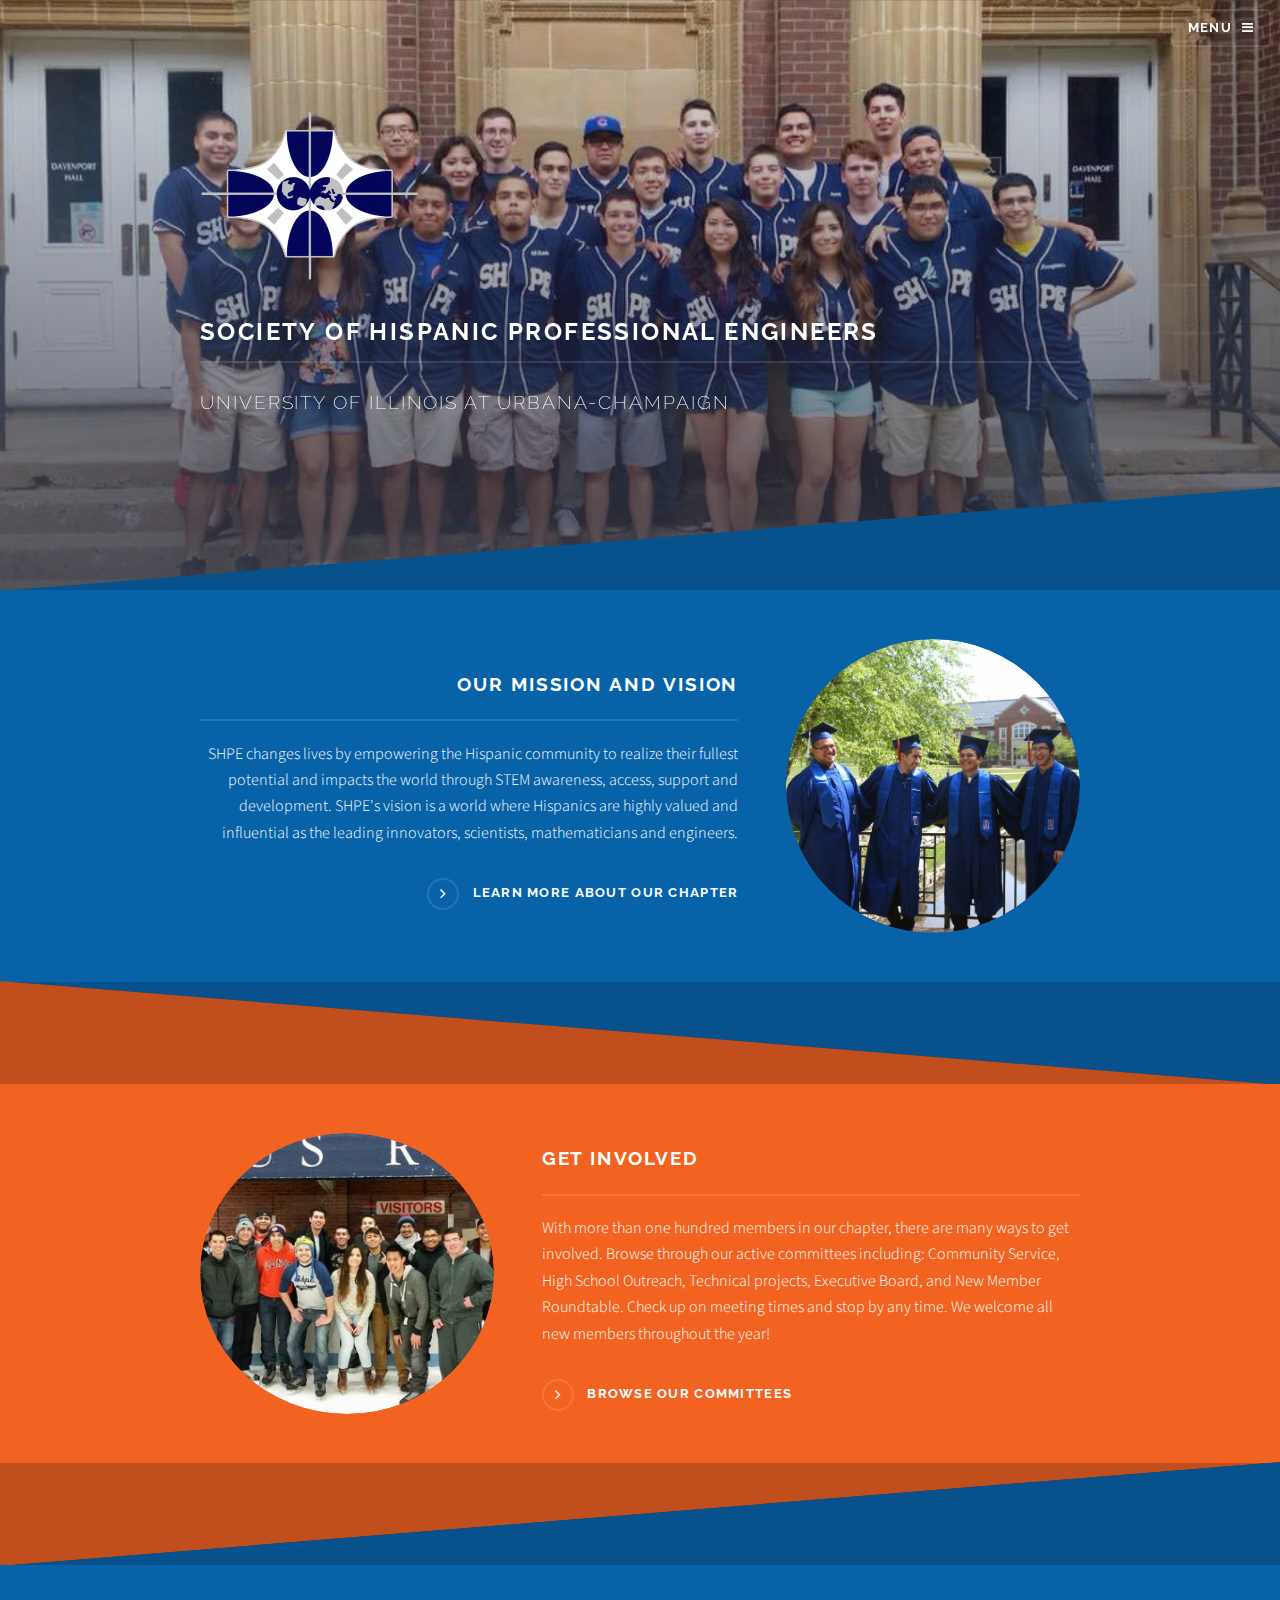
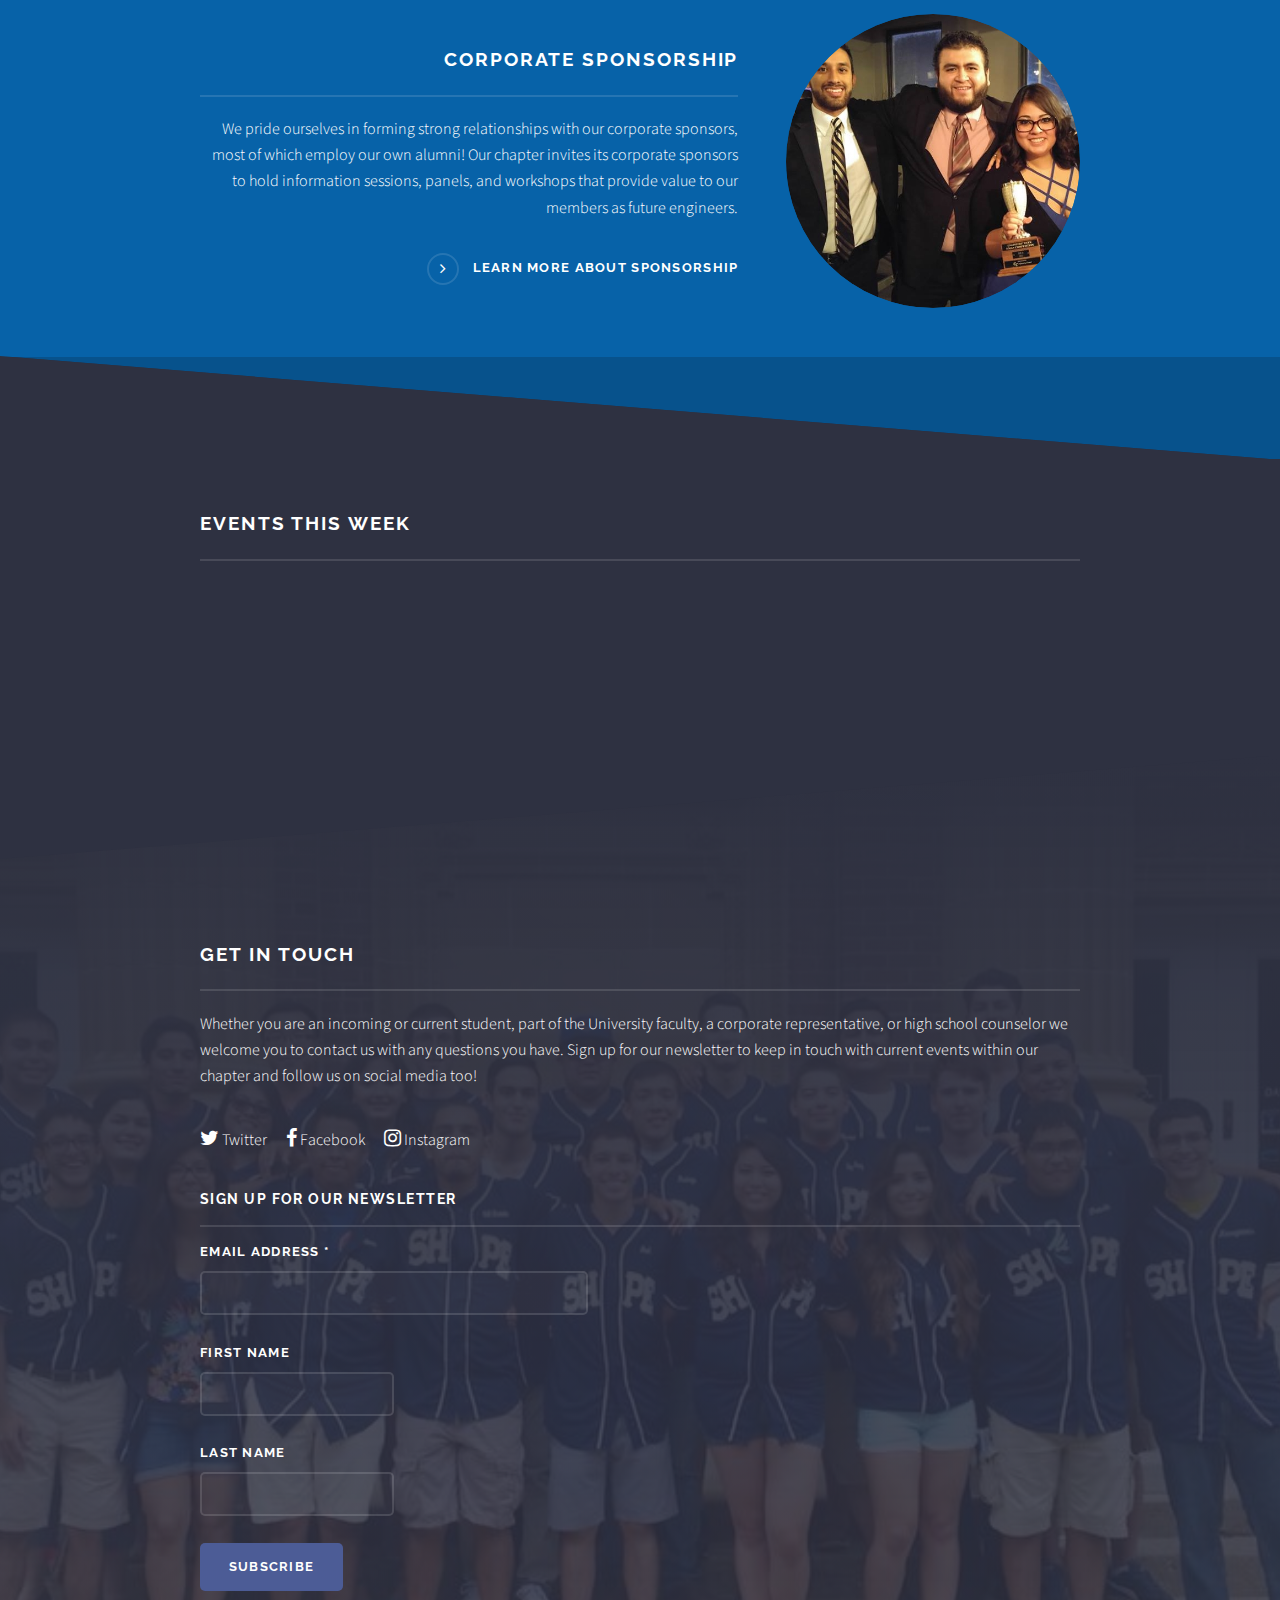
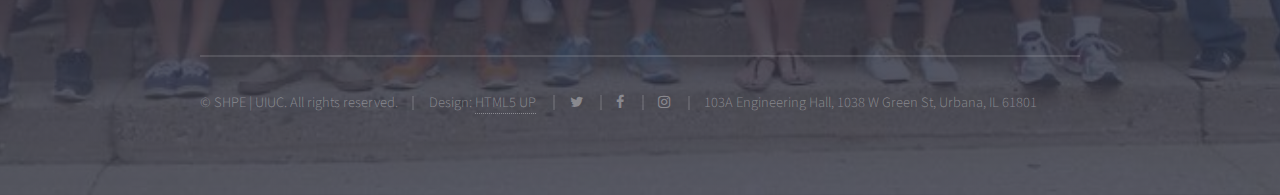
==== commit ce32d531: "Changed calendar to agenda." ====
--- a/index.html
+++ b/index.html
@@ -95,18 +95,9 @@
 						<!-- Four -->
 							<section id="four" class="wrapper alt style3">
 								<div class="inner">
-									<h2 class="major">SHPE | UIUC in Pictures</h2>
-									<p>The chapter held a very successful Spring HSV, inviting high school students to experience life on campus. Thank you to all the volunteers who made this weekend a possibility!</p>
-									
-										<div class="box alt">
-											<div class="row uniform">
-												<div class="12u$"><span class="image fit"><img src="images/pic06.png" alt="" /></span></div>
-												<div class="4u"><span class="image fit"><img src="images/pic05.png" alt="" /></span></div>
-												<div class="4u"><span class="image fit"><img src="images/pic08.png" alt="" /></span></div>
-												<div class="4u$"><span class="image fit"><img src="images/pic07.png" alt="" /></span></div>
-											
-											</div>
-										</div>
+									<h2 class="major">Events This Week</h2>
+									<script type="text/javascript" src="//localendar.com/js/PublishedResponsiveIframe.js"></script>
+									<iframe style="width:100%"; id="localendar-iframe" src="//localendar.com/public/ojoya24?style=W1&show_past=N"></iframe>
 								</div>
 							</section>
 
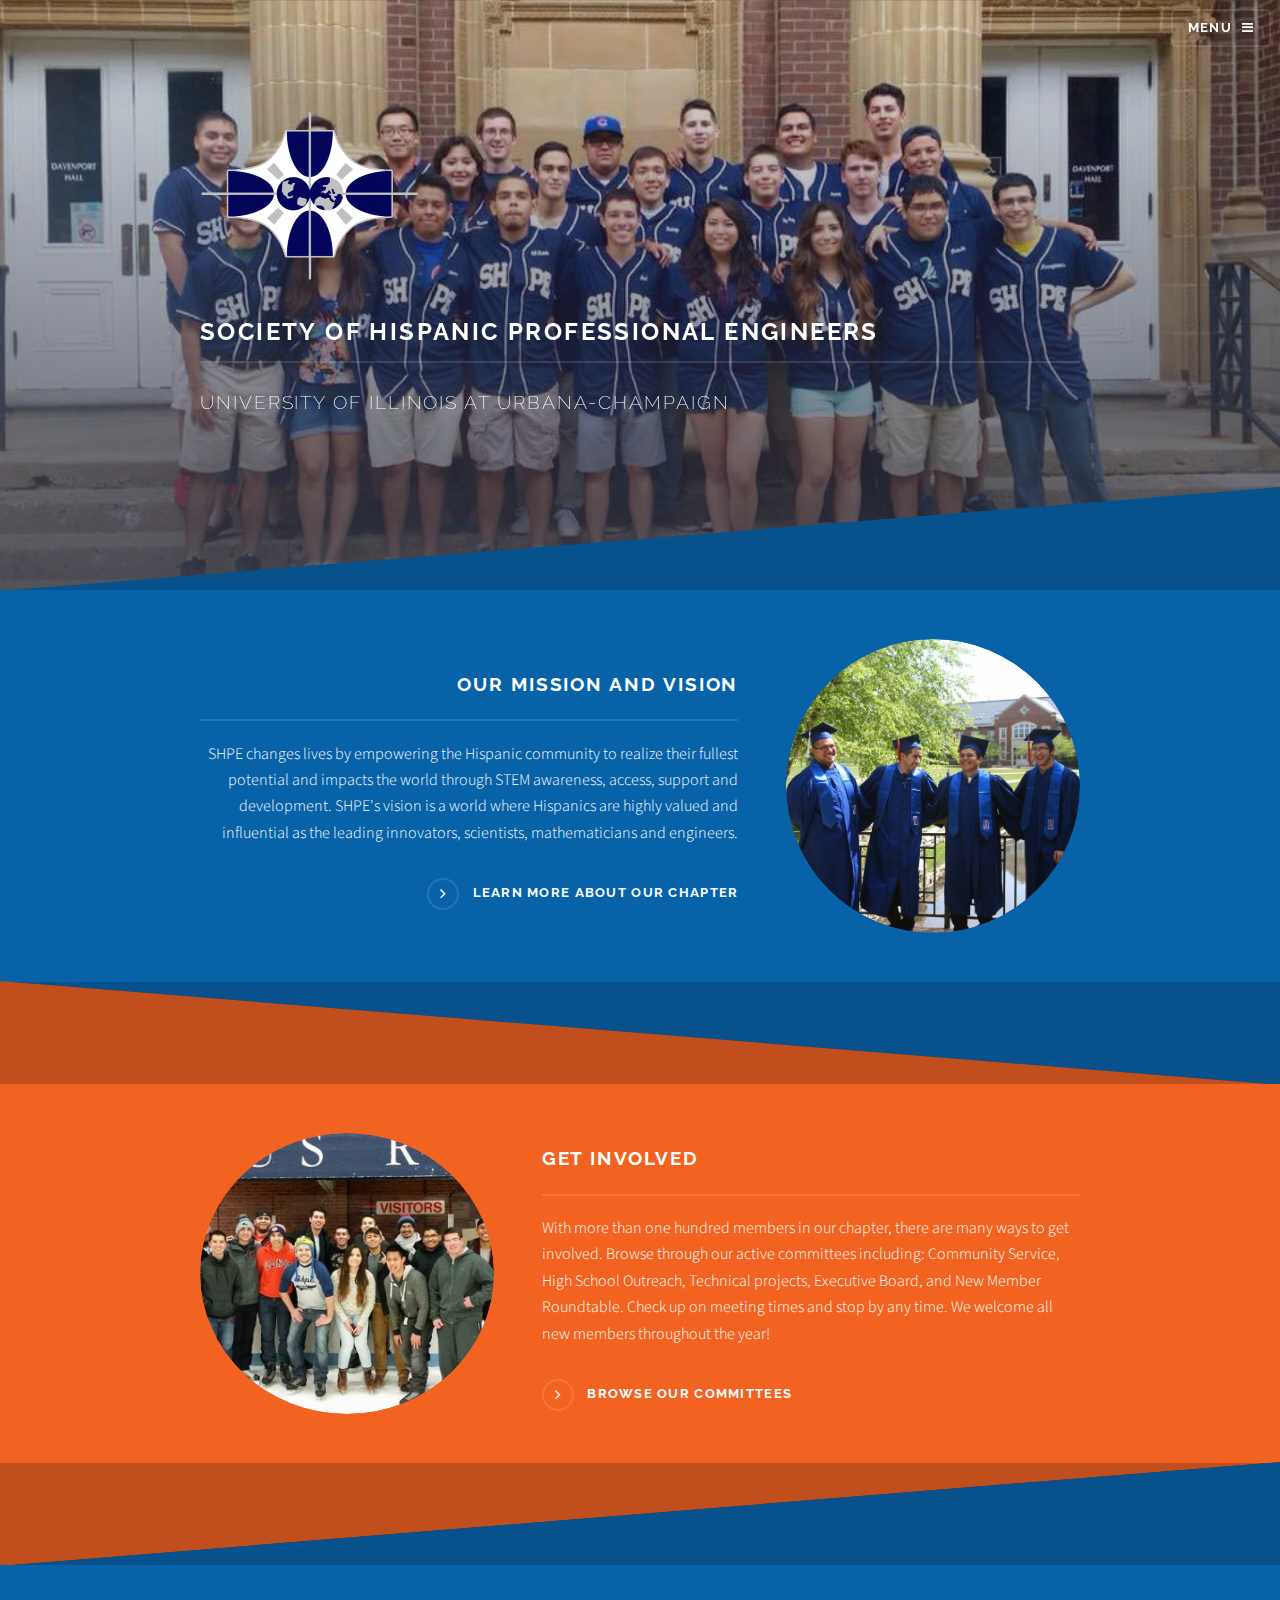
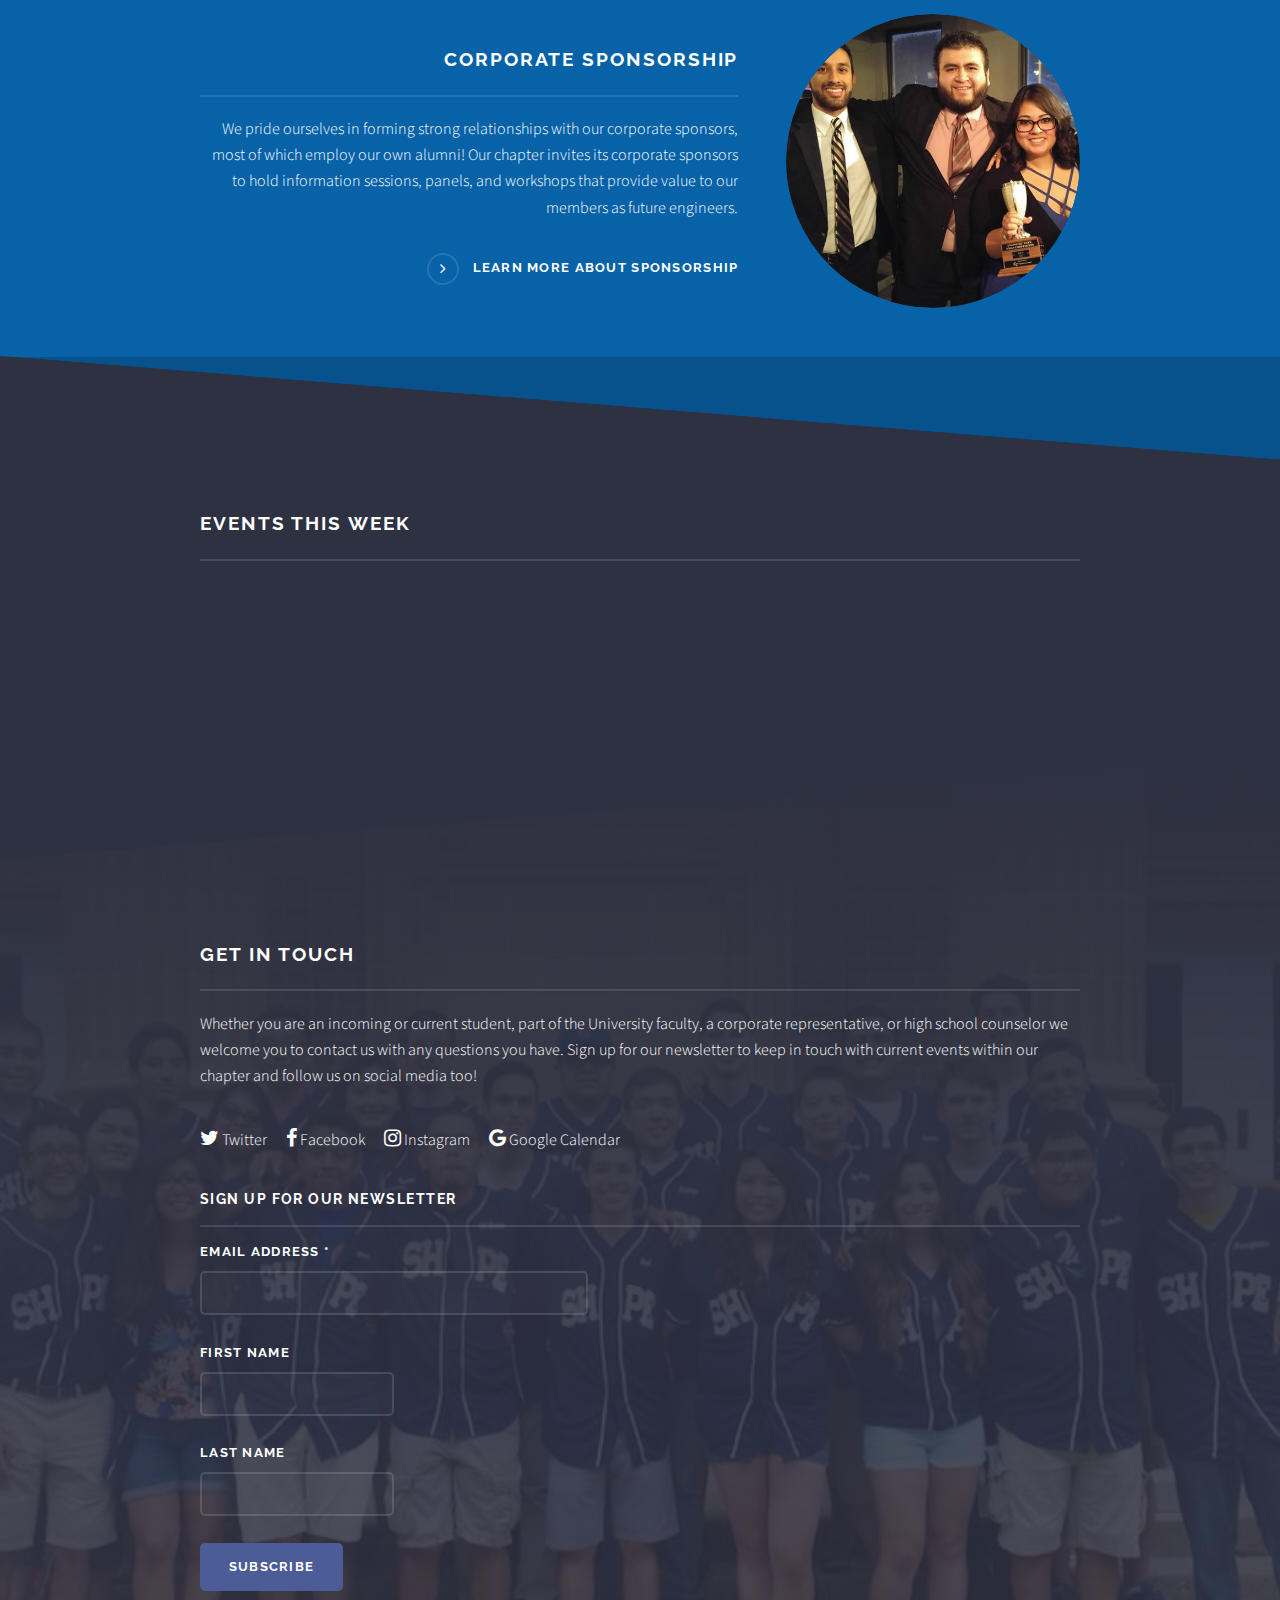
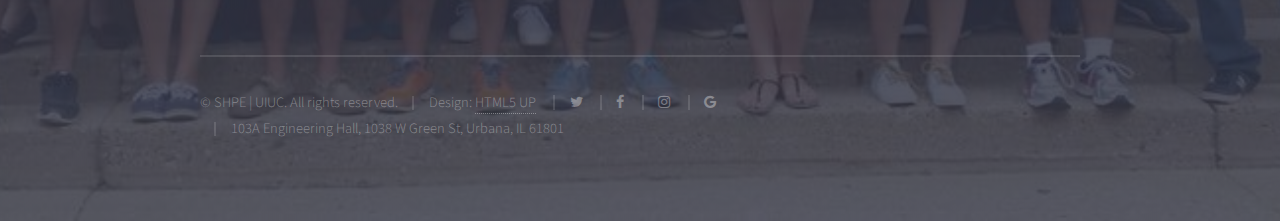
==== commit 74920cbb: "Added Google Calendar Icon under GET IN TOUCH" ====
--- a/index.html
+++ b/index.html
@@ -112,6 +112,7 @@
 								<li><a href="https://twitter.com/SHPE_UIUC" class="icon fa-twitter"><span class="label">Twitter</span>   Twitter</a></li>
 								<li><a href="https://www.facebook.com/shpe.uiuc" class="icon fa-facebook"><span class="label">Facebook</span>   Facebook</a></li>
 								<li><a href="https://www.instagram.com/shpe_uiuc/" class="icon fa-instagram"><span class="label">Instagram</span>   Instagram</a></li>
+								<li><a href="https://calendar.google.com/calendar/embed?src=f43nbgbtslbe9jou3920okesh0%40group.calendar.google.com&ctz=America/Chicago" class="icon fa-google calendar"><span class="label">Google Calendar</span>   Google Calendar</a></li>
 							</ul>
 
 							<h3 class="major">Sign Up for Our Newsletter</h3>
@@ -152,6 +153,7 @@
 								<li><a href="https://twitter.com/SHPE_UIUC" class="icon fa-twitter"><span class="label">Twitter</span></a></li>
 								<li><a href="https://www.facebook.com/shpe.uiuc" class="icon fa-facebook"><span class="label">Facebook</span></a></li>
 								<li><a href="https://www.instagram.com/shpe_uiuc/" class="icon fa-instagram"><span class="label">Instagram</span></a></li>
+								<li><a href="https://calendar.google.com/calendar/embed?src=f43nbgbtslbe9jou3920okesh0%40group.calendar.google.com&ctz=America/Chicago" class="icon fa-google calendar"><span class="label">Google Calendar</span></a></li>
 								<li>103A Engineering Hall, 1038 W Green St, Urbana, IL 61801</li>
 							</ul>
 						</div>
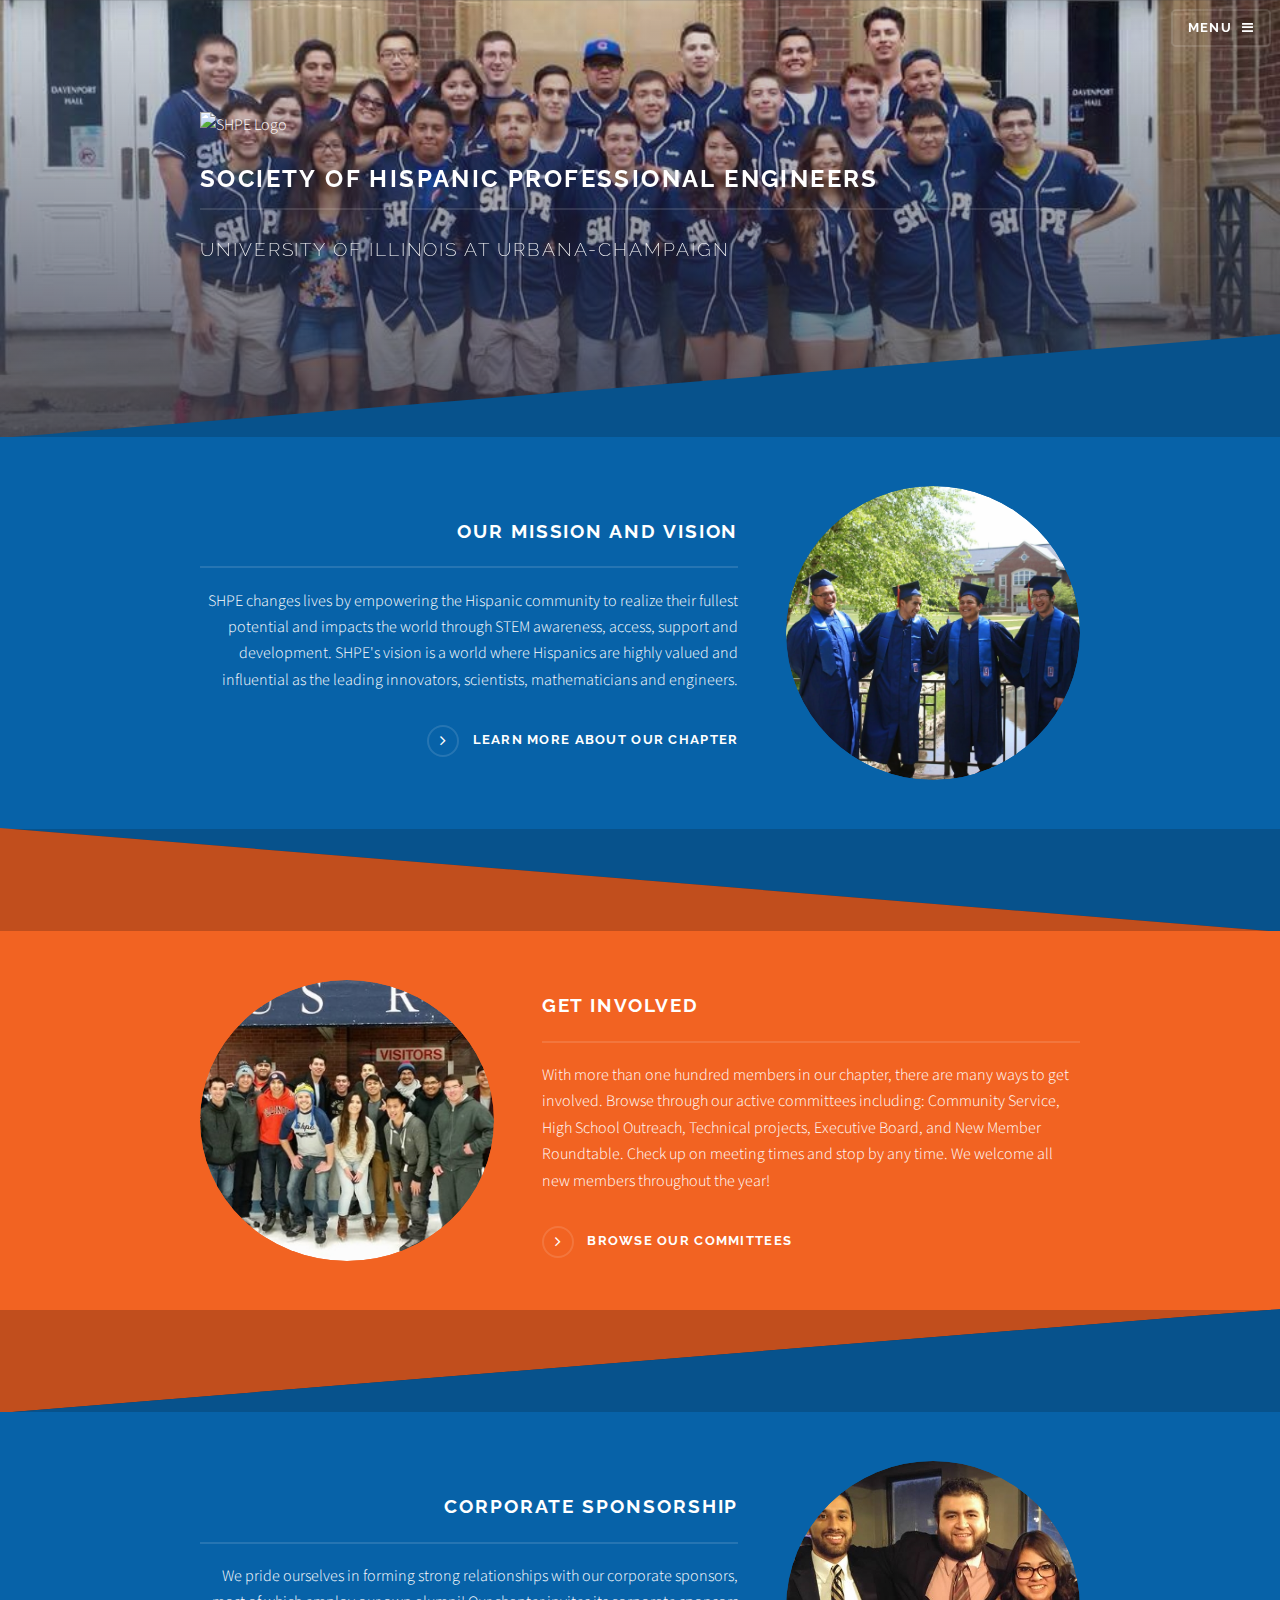
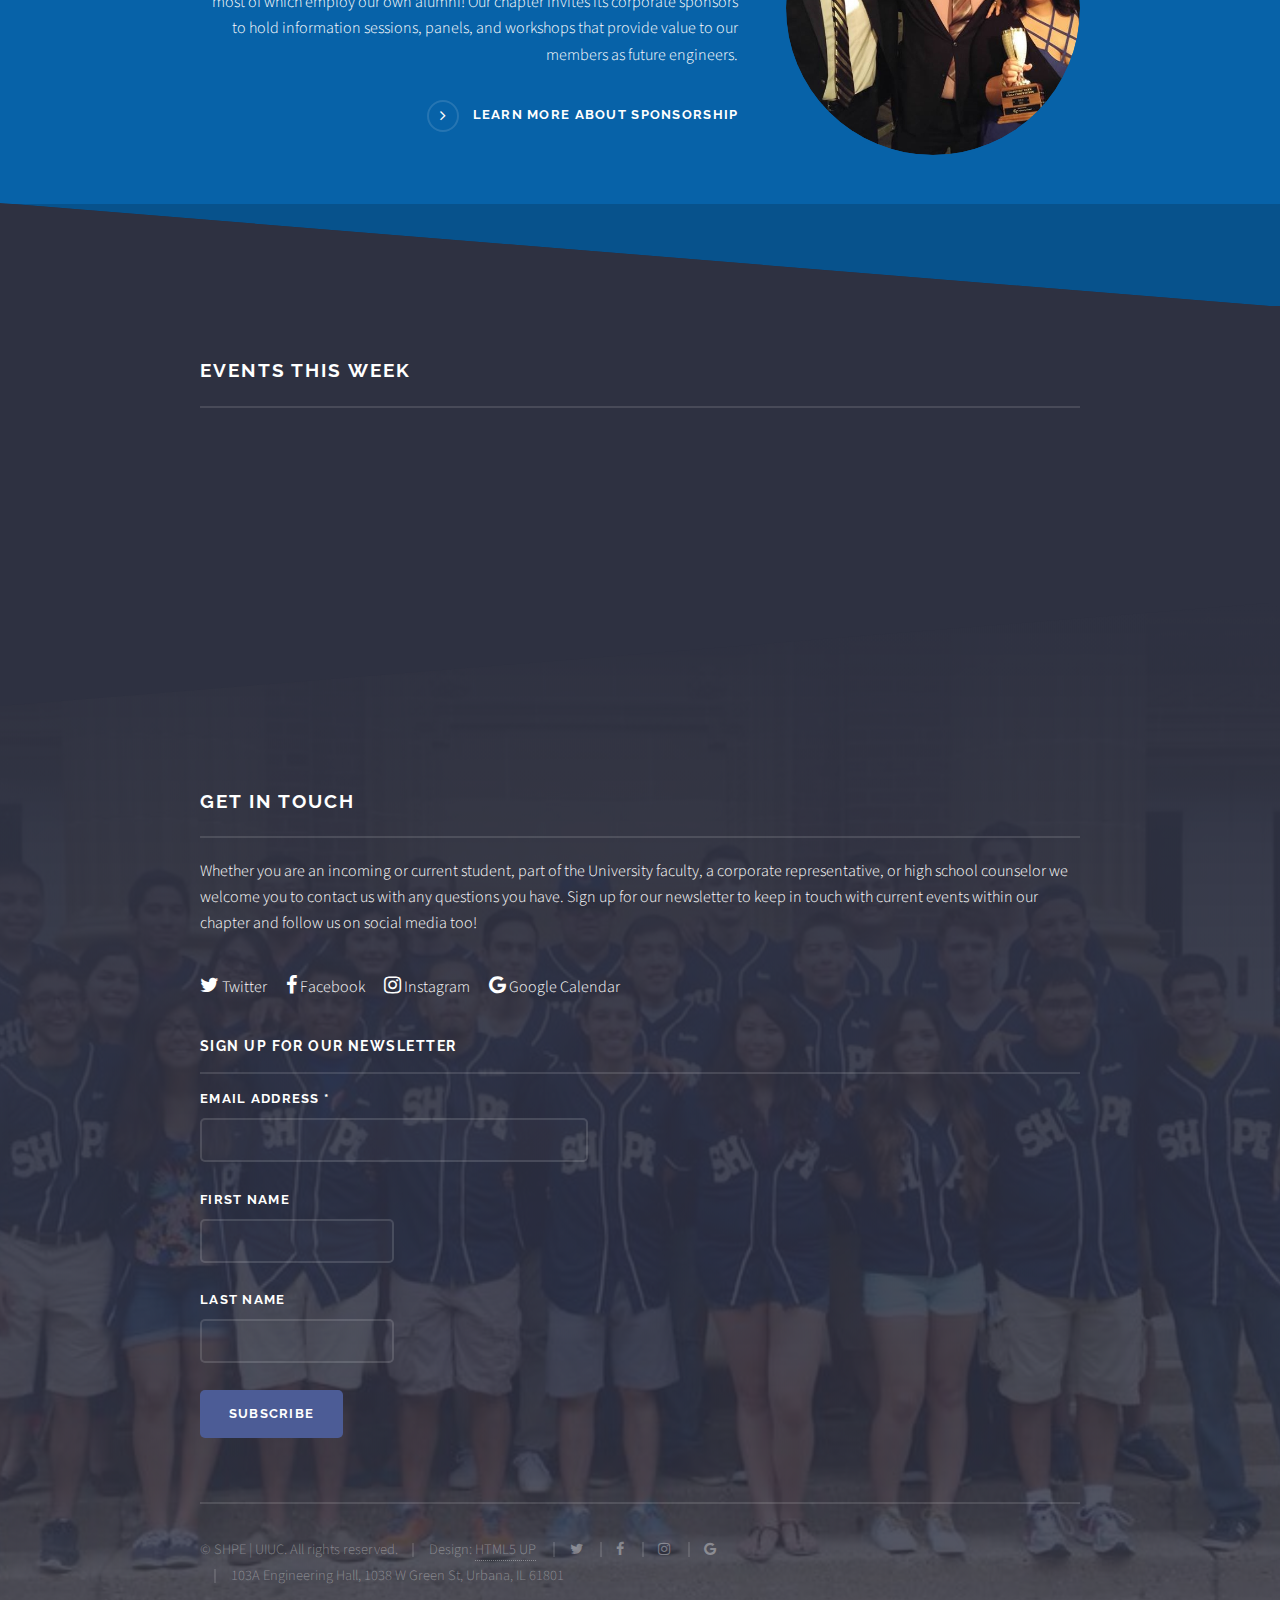
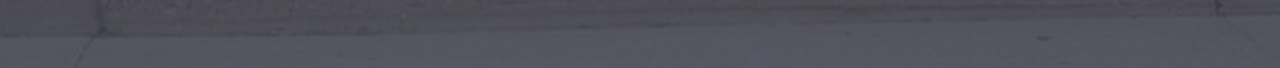
==== commit 068ada02: "Update index.html" ====
--- a/index.html
+++ b/index.html
@@ -48,7 +48,7 @@
 				<!-- Banner -->
 					<section id="banner">
 						<div class="inner">
-							<div class="logo"><img src="images/icon.png" alt="SHPE Logo" /></div>
+							<div class="logo"><img src="images/SHPE UIUC LOGO FINAL 2.png" alt="SHPE Logo" /></div>
 							<h2>Society of Hispanic Professional Engineers</h2>
 							<p>University of Illinois at Urbana-Champaign</p>
 						</div>
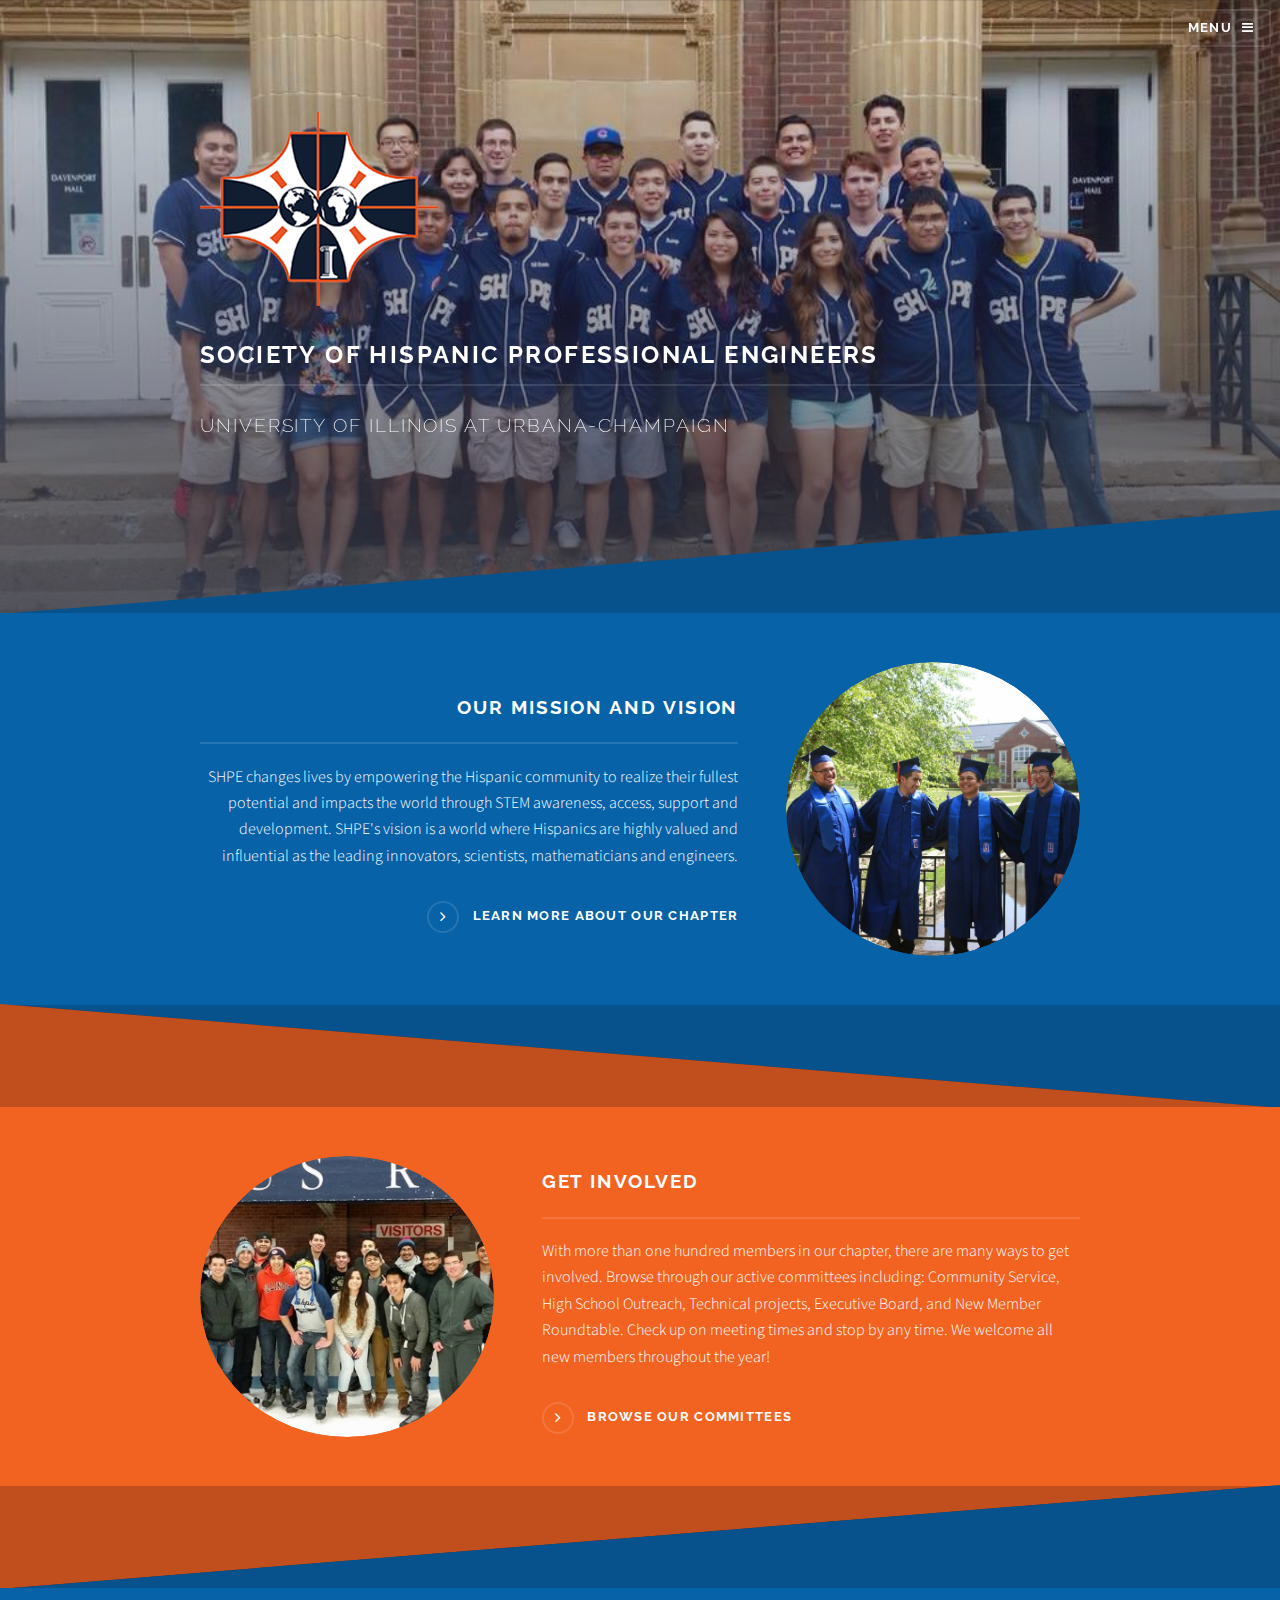
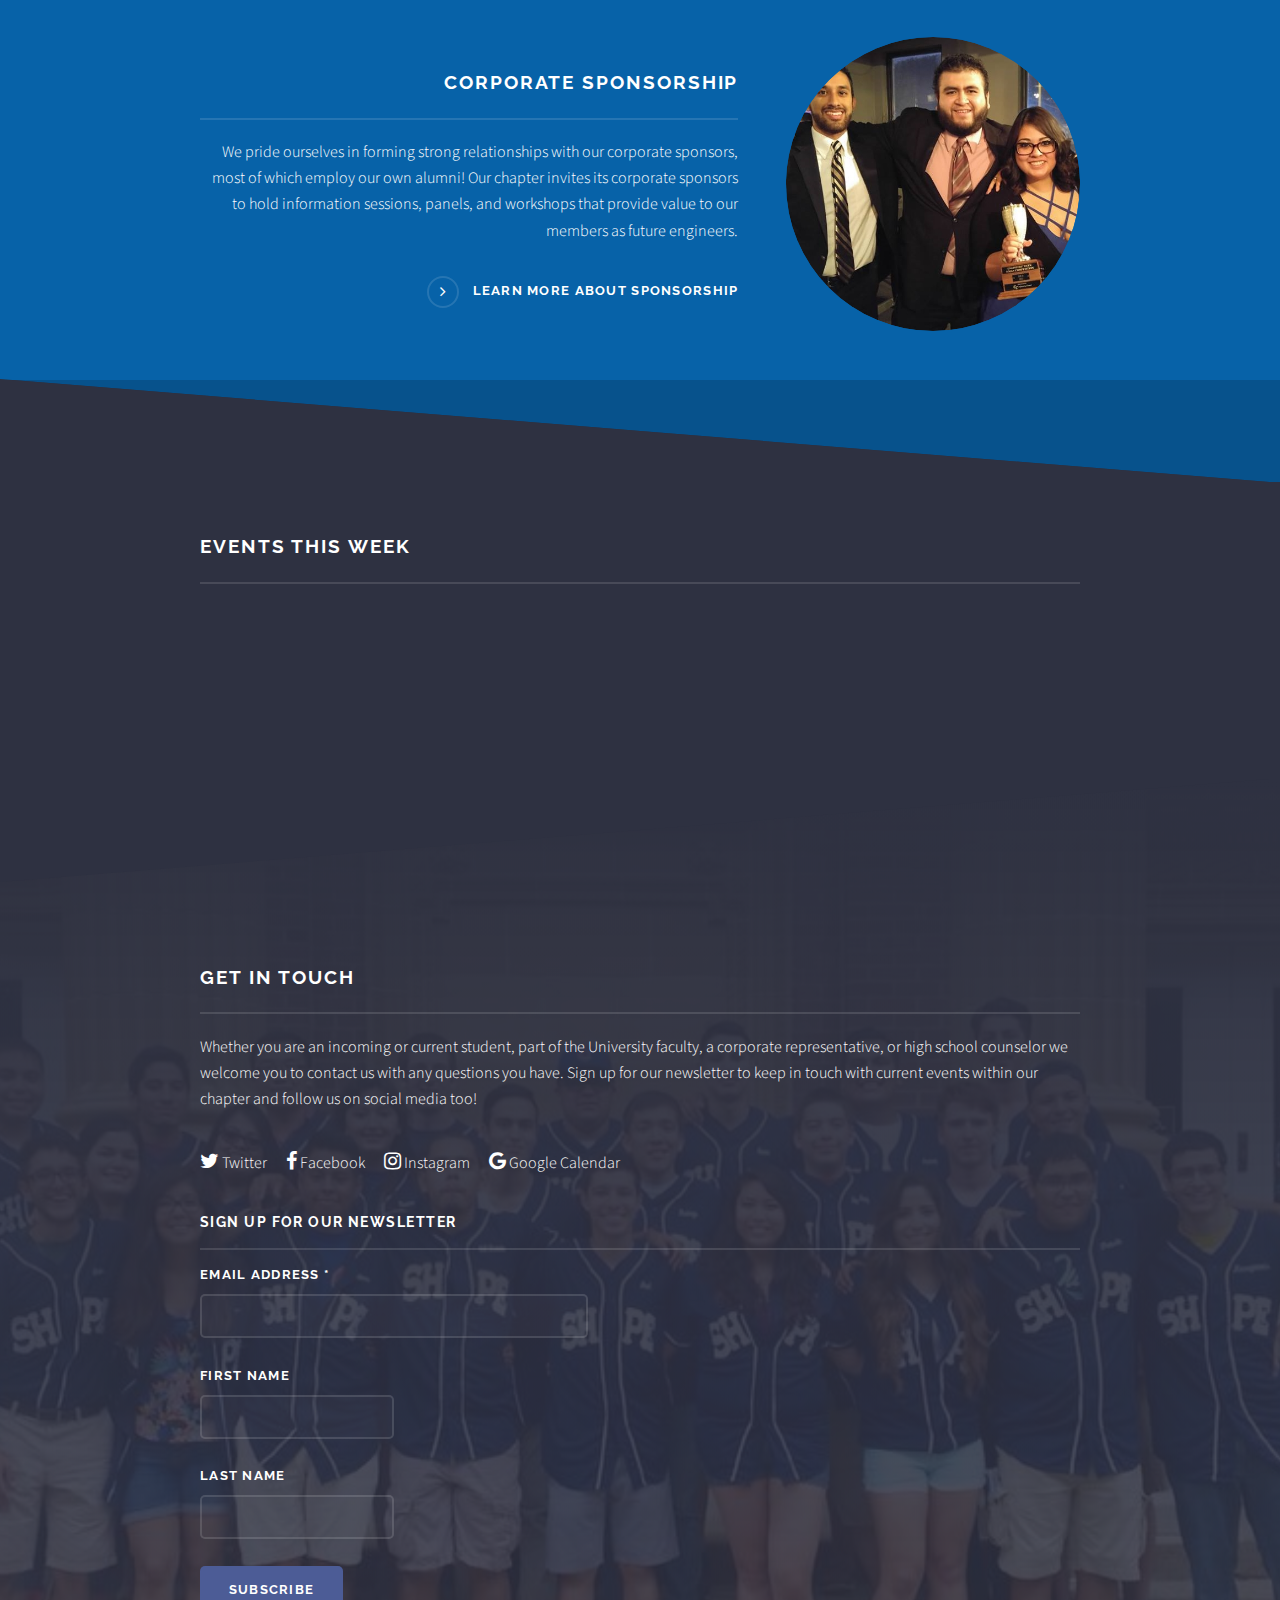
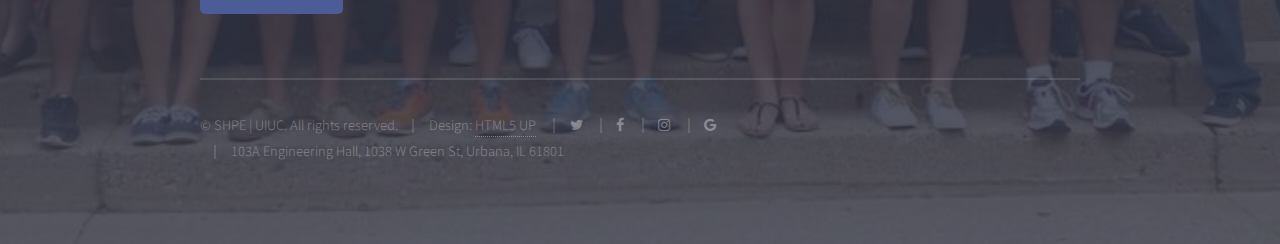
==== commit 9753697a: "Update index.html" ====
--- a/index.html
+++ b/index.html
@@ -48,7 +48,7 @@
 				<!-- Banner -->
 					<section id="banner">
 						<div class="inner">
-							<div class="logo"><img src="images/SHPE UIUC LOGO FINAL 2.png" alt="SHPE Logo" /></div>
+							<div class="logo"><img src="images/updated logo.png" alt="SHPE Logo" /></div>
 							<h2>Society of Hispanic Professional Engineers</h2>
 							<p>University of Illinois at Urbana-Champaign</p>
 						</div>
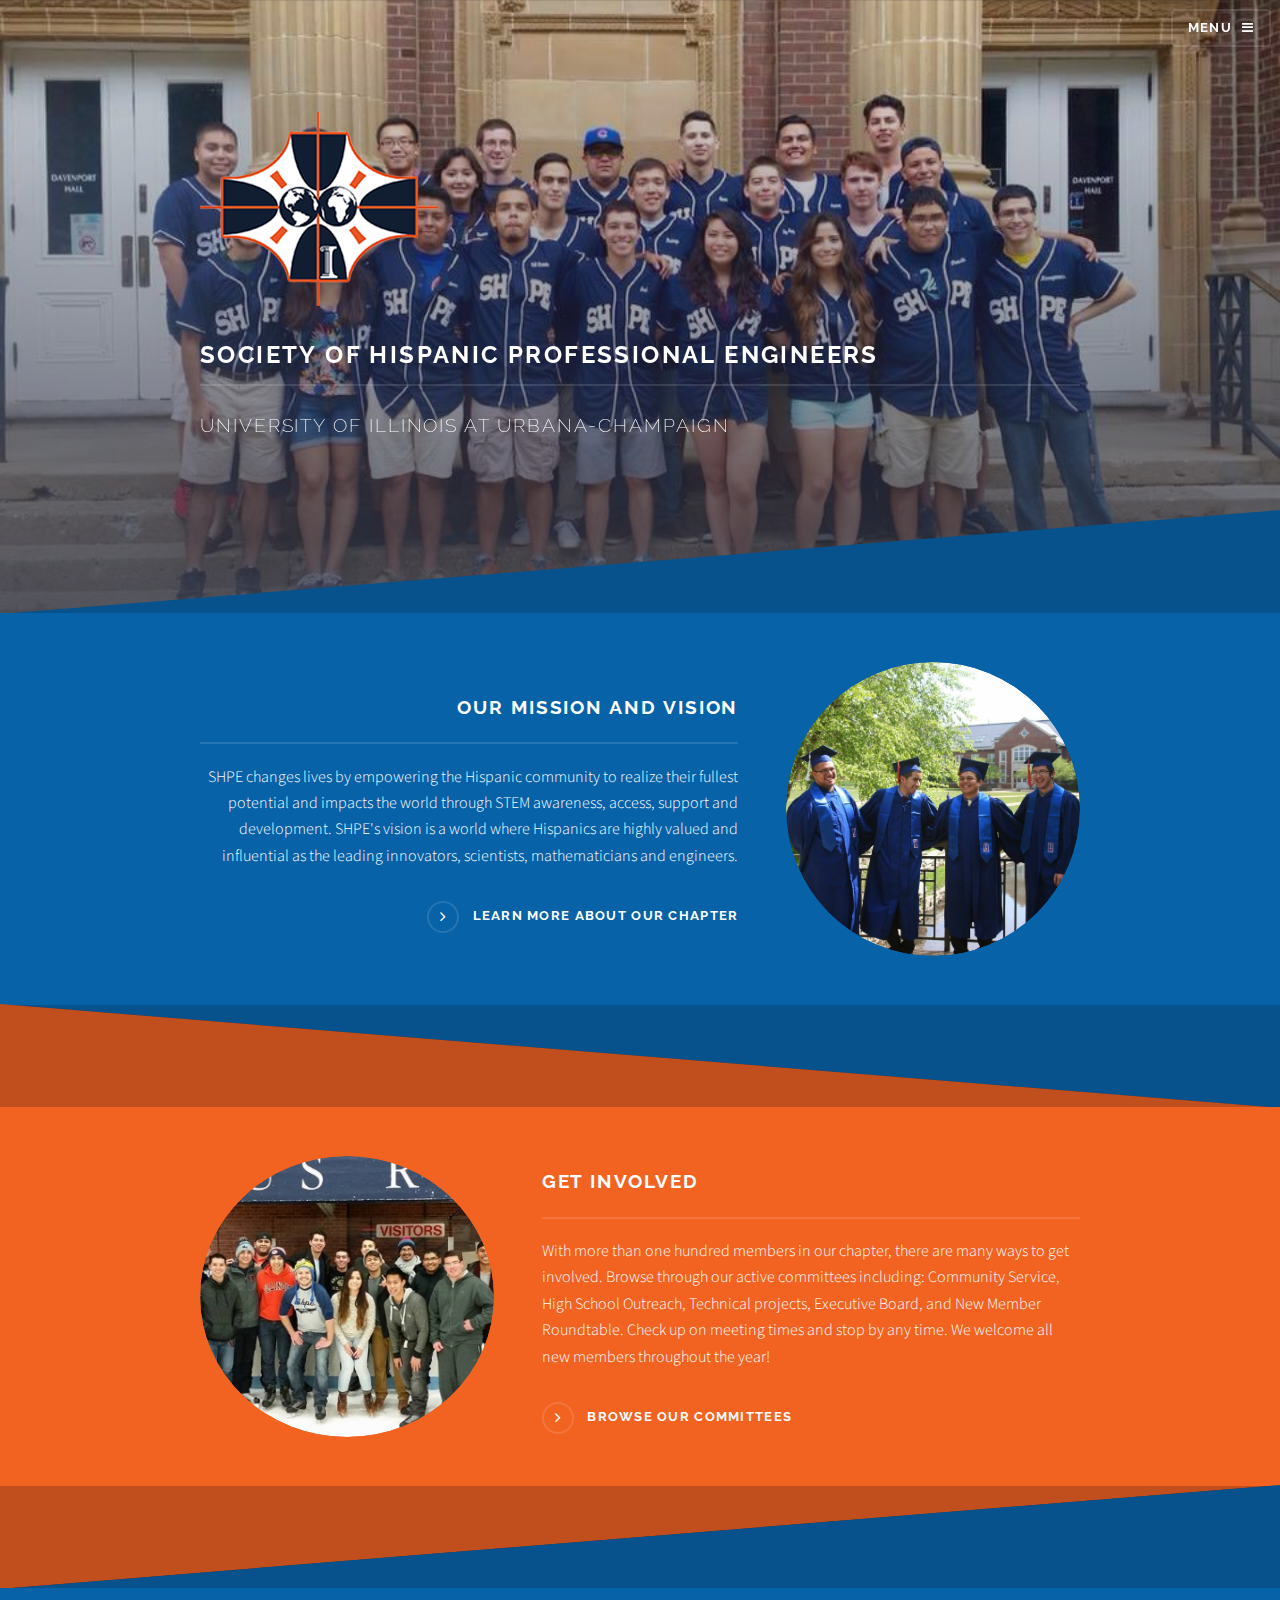
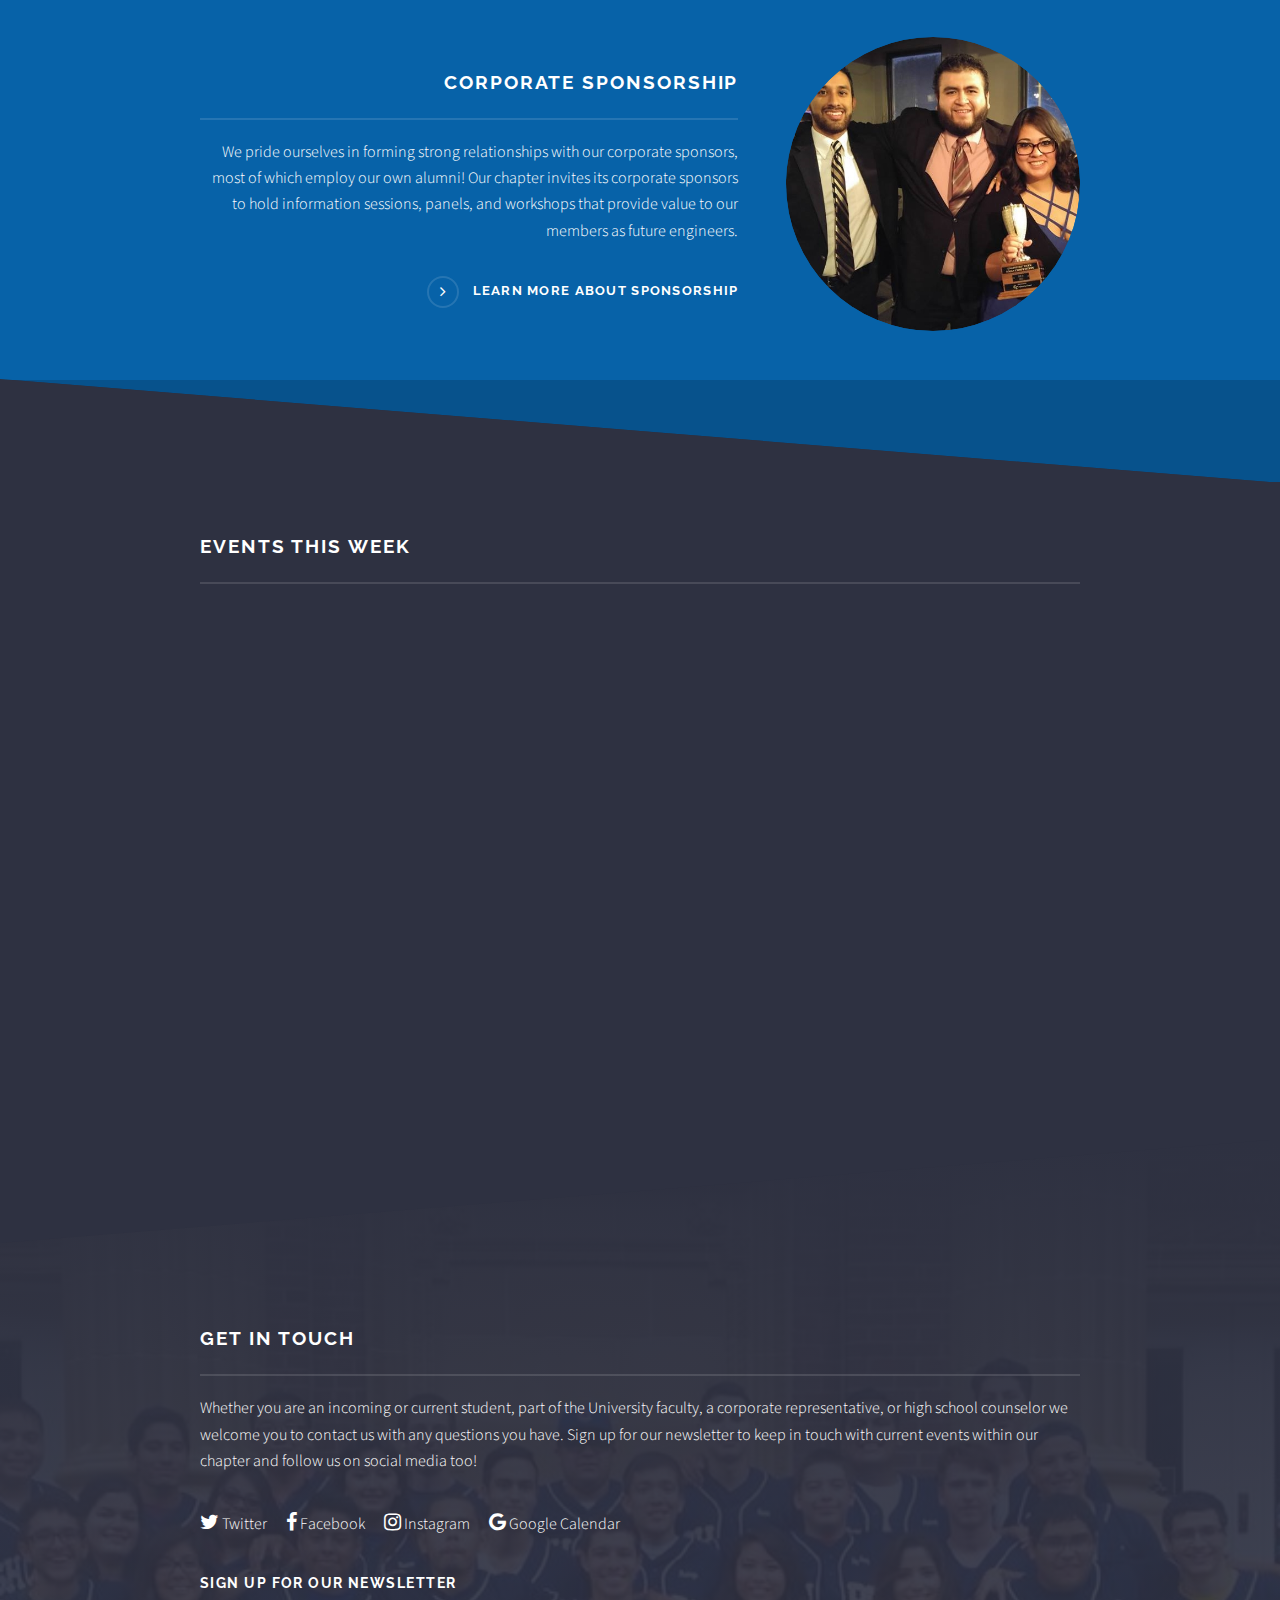
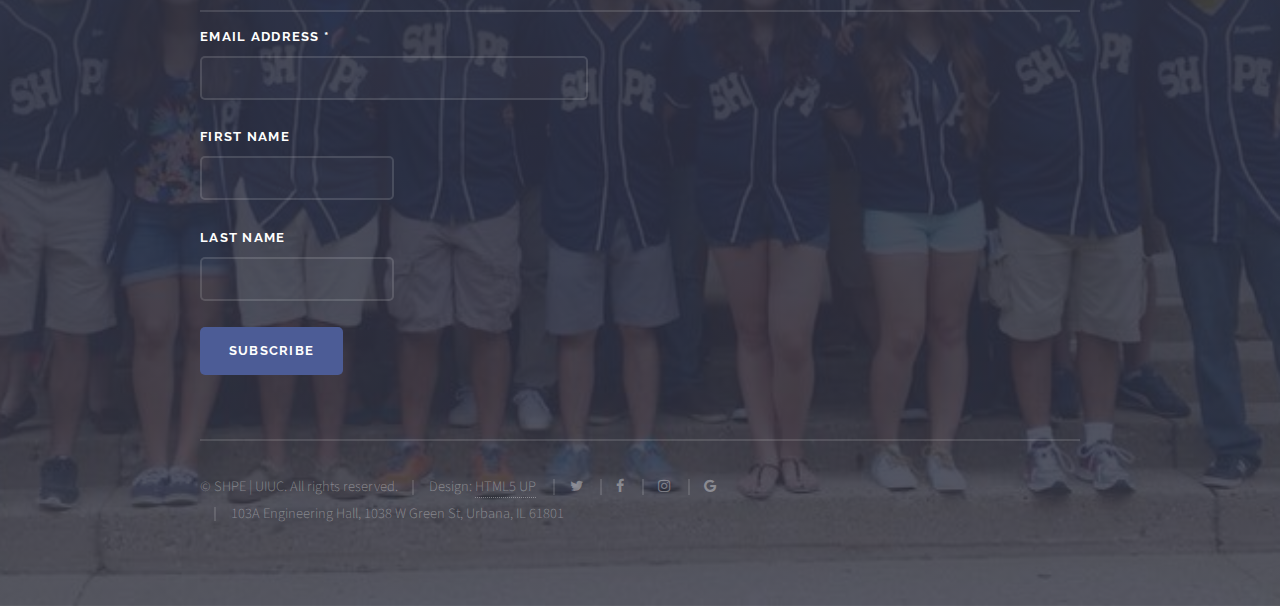
==== commit de91f993: "Calendar fix- responsive dimensioning" ====
--- a/index.html
+++ b/index.html
@@ -14,7 +14,7 @@
 		<!--[if lte IE 9]><link rel="stylesheet" href="assets/css/ie9.css" /><![endif]-->
 		<!--[if lte IE 8]><link rel="stylesheet" href="assets/css/ie8.css" /><![endif]-->
 	</head>
-	<body>
+	<body class="image1">
 
 		<!-- Page Wrapper -->
 			<div id="page-wrapper">
@@ -96,8 +96,9 @@
 							<section id="four" class="wrapper alt style3">
 								<div class="inner">
 									<h2 class="major">Events This Week</h2>
-									<script type="text/javascript" src="//localendar.com/js/PublishedResponsiveIframe.js"></script>
-									<iframe style="width:100%"; id="localendar-iframe" src="//localendar.com/public/ojoya24?style=W1&show_past=N"></iframe>
+									<div class="videoWrapper">
+										<iframe src="//localendar.com/public/ojoya24?style=M1&show_past=N" height=600 width=100% marginheight=0 marginwidth=0 scrolling=no frameborder=0 border=0></iframe>
+									</div>
 								</div>
 							</section>
 
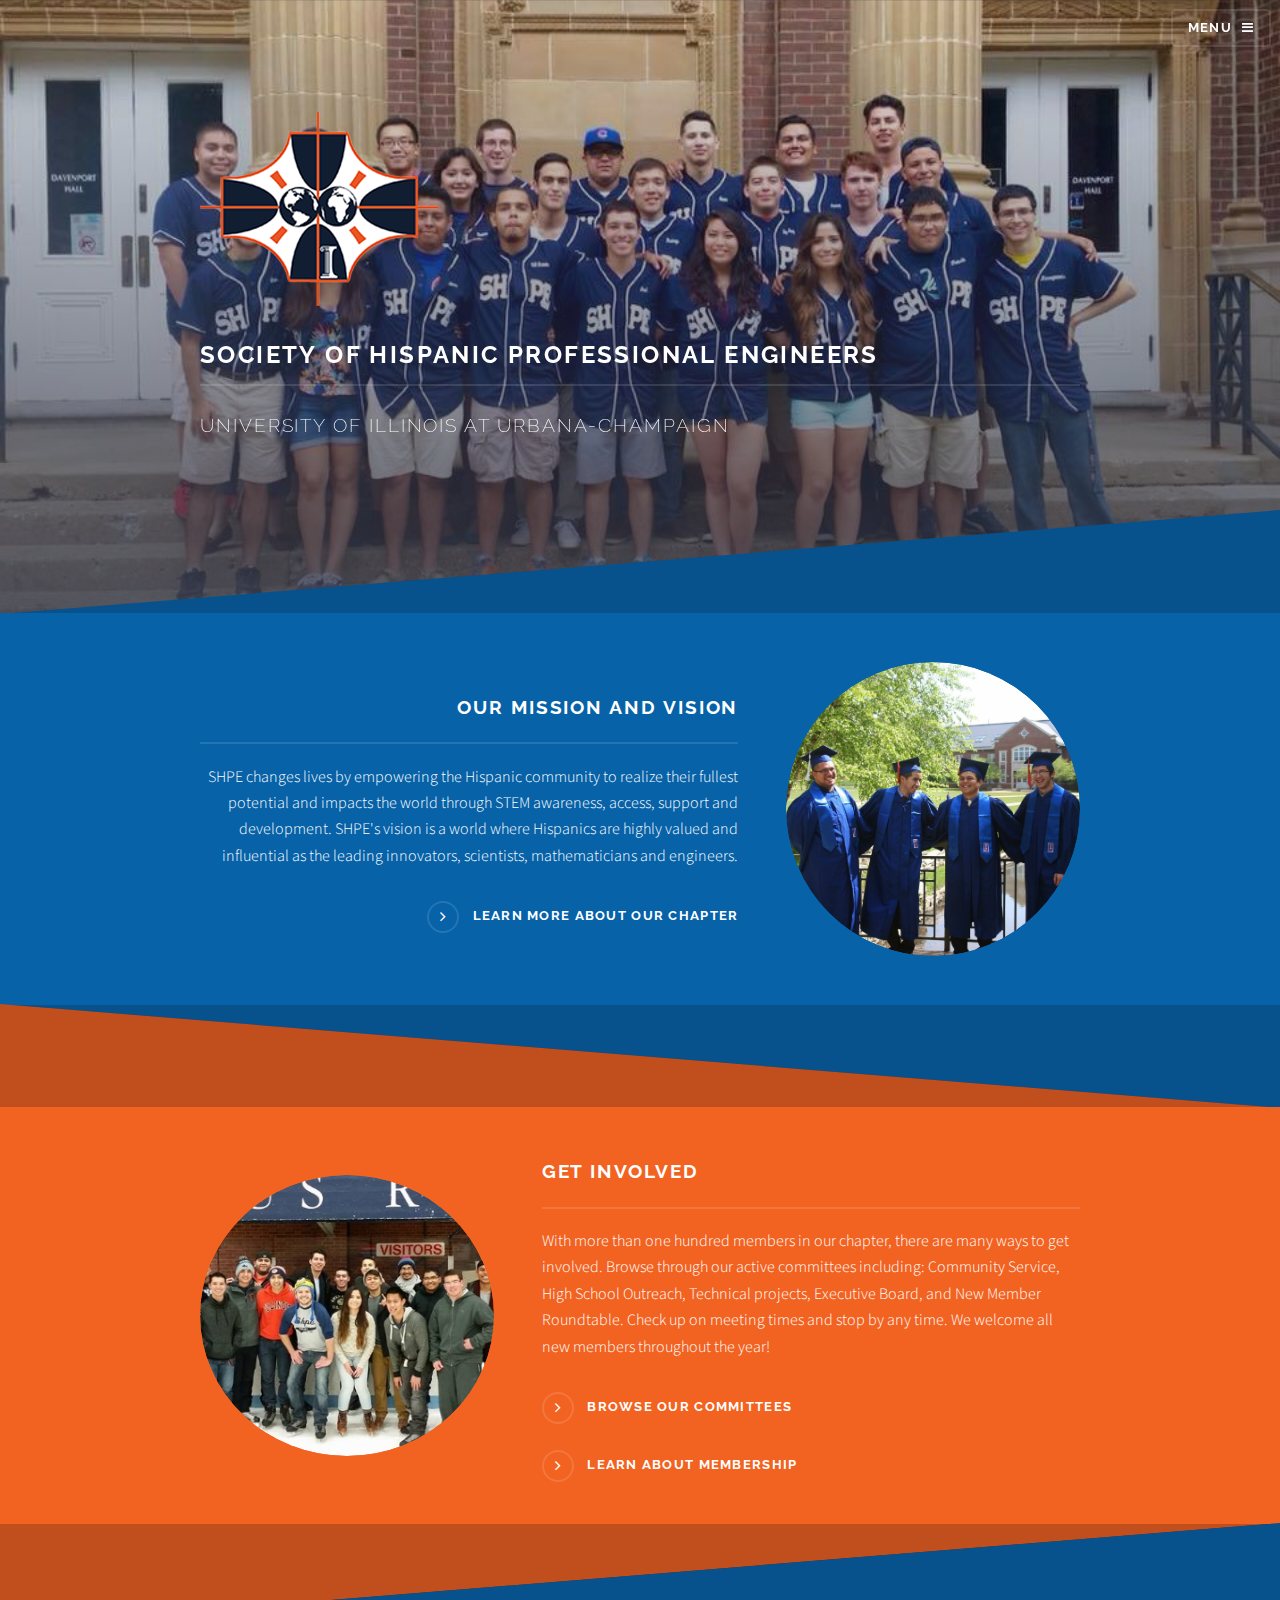
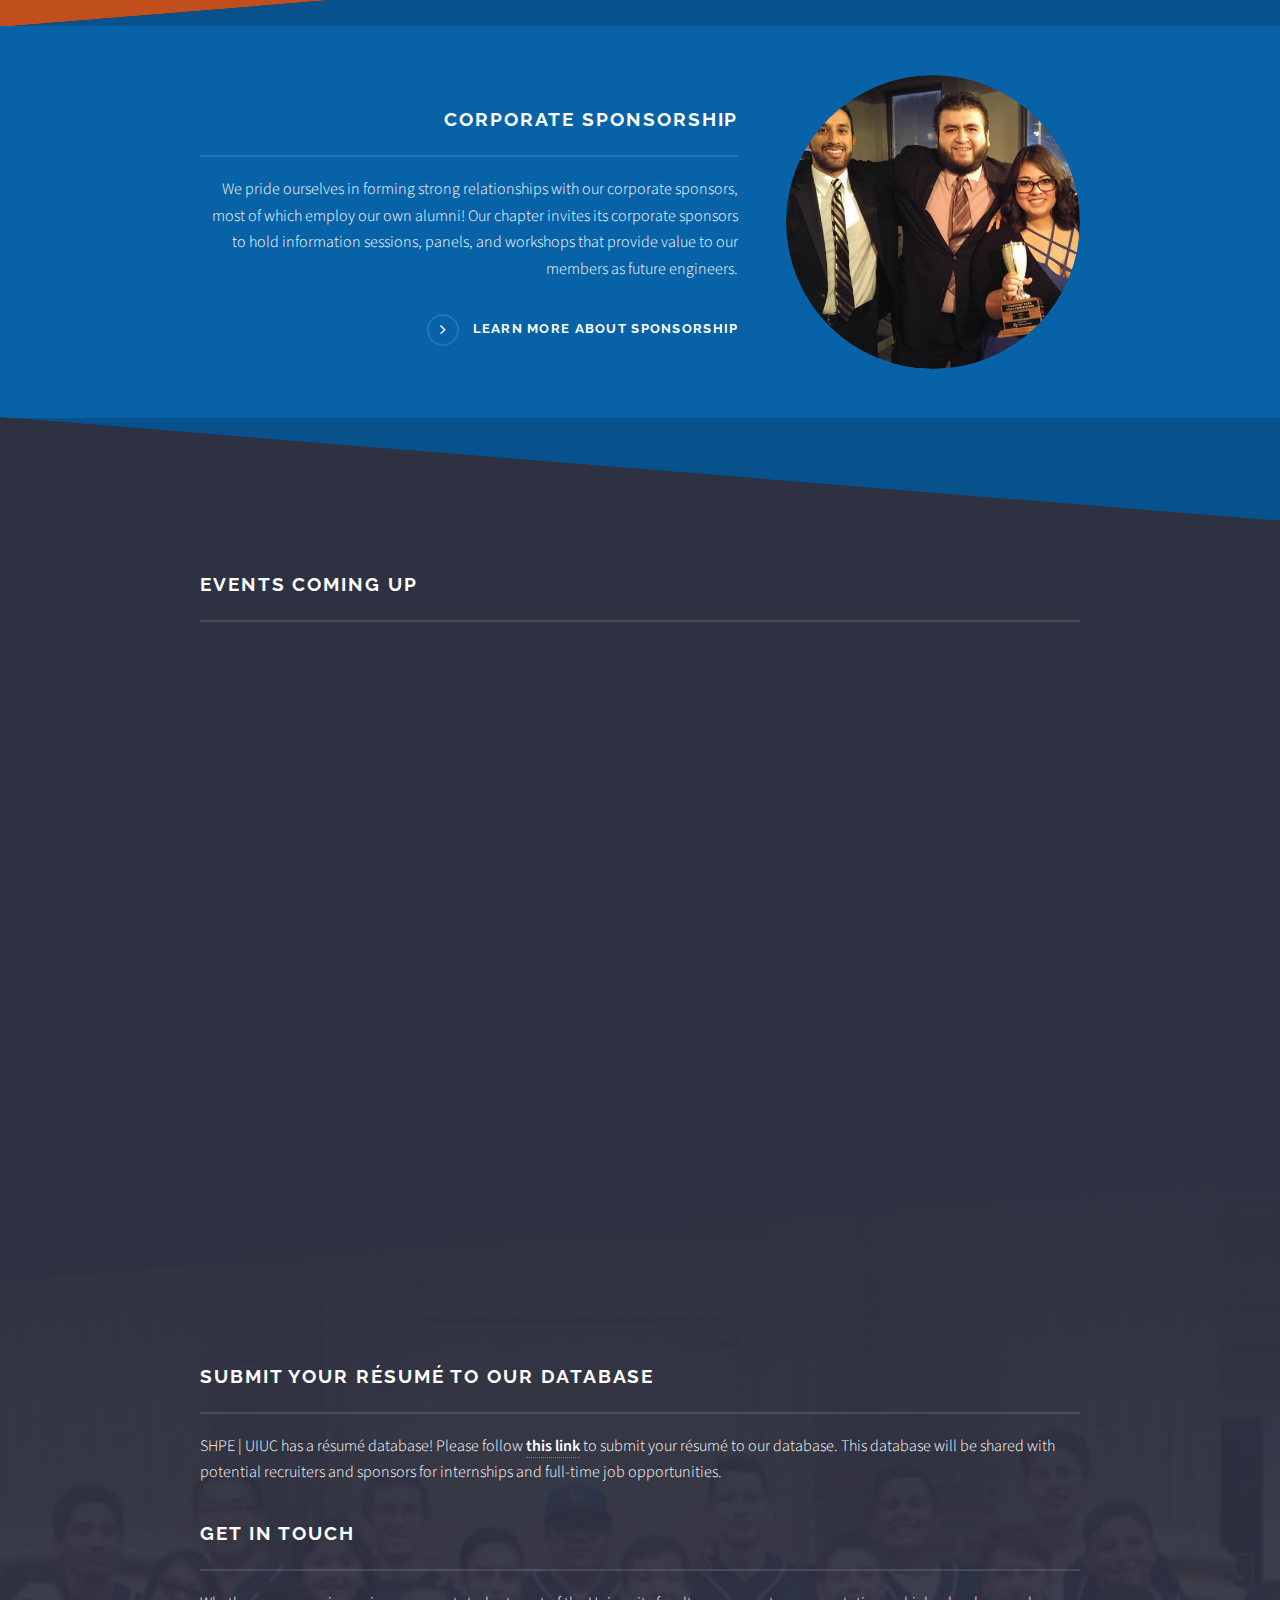
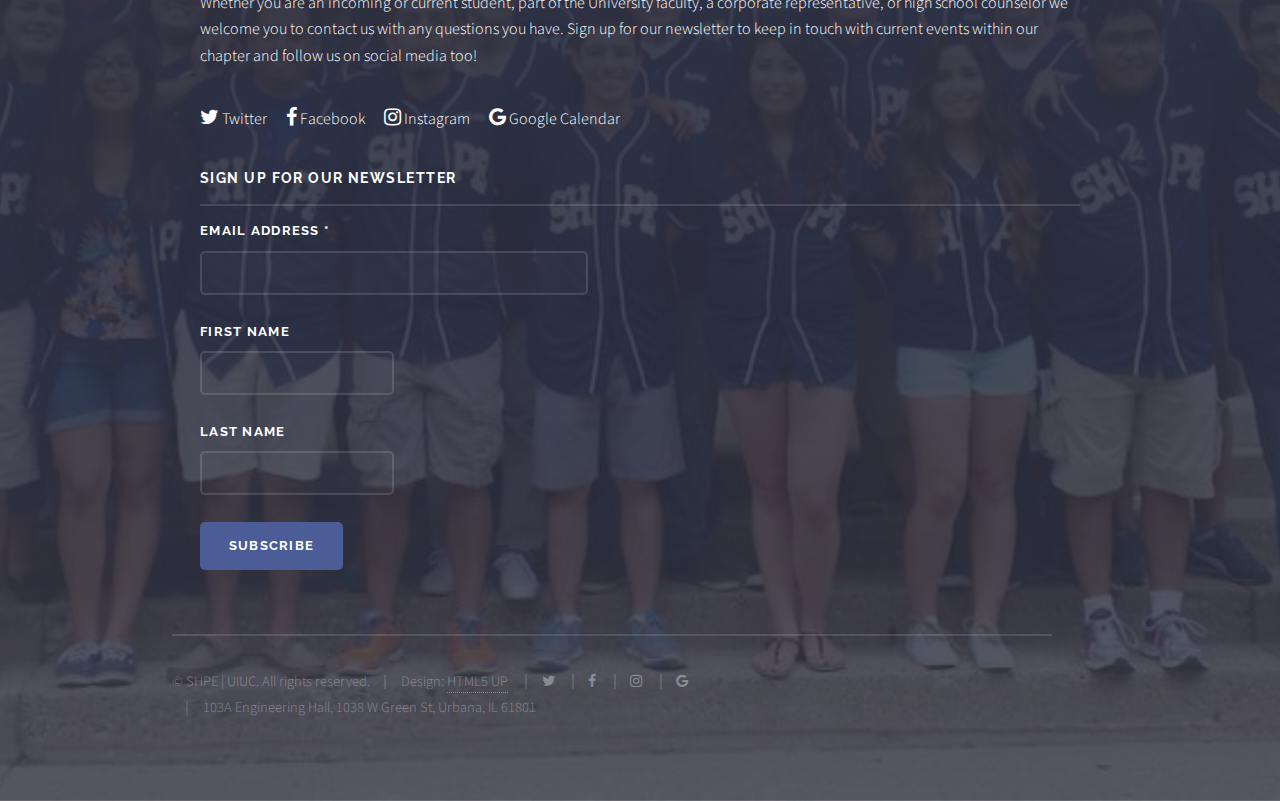
==== commit a6819e07: "Sync and Added Page" ====
--- a/index.html
+++ b/index.html
@@ -1,16 +1,15 @@
 <!DOCTYPE HTML>
-<!--
+	<html>
+	<head>
+	<!--
 	Solid State by HTML5 UP
 	html5up.net | @ajlkn
-	Free for personal and commercial use under the CCA 3.0 license (html5up.net/license)
--->
-<html>
-	<head>
-		<title>SHPE | UIUC </title>
-		<meta charset="utf-8" />
+	Free for personal and commercial use under the CCA 3.0 license (html5up.net/license)-->
+		<meta http-equiv="Content-Type" content="text/html; charset=utf-8">
+		<title>SHPE | UIUC</title>
 		<meta name="viewport" content="width=device-width, initial-scale=1" />
 		<!--[if lte IE 8]><script src="assets/js/ie/html5shiv.js"></script><![endif]-->
-		<link rel="stylesheet" href="assets/css/main.css" />
+		<link href="assets/css/main.css" rel="stylesheet" />
 		<!--[if lte IE 9]><link rel="stylesheet" href="assets/css/ie9.css" /><![endif]-->
 		<!--[if lte IE 8]><link rel="stylesheet" href="assets/css/ie8.css" /><![endif]-->
 	</head>
@@ -20,7 +19,7 @@
 			<div id="page-wrapper">
 
 				<!-- Header -->
-					<header id="header" class="alt">
+					<header class="alt" id="header">
 						<h1><a href="index.html">SHPE | UIUC</a></h1>
 						<nav>
 							<a href="#menu">Menu</a>
@@ -32,14 +31,20 @@
 						<div class="inner">
 							<h2>Menu</h2>
 							<ul class="links" id="blue">
-								<li><a href="index.html">Home</a></li>
-								<li><a href="about.html">About Us</a></li>
-								<li><a href="board.html">Meet the Board</a></li>
-								<li><a href="committees.html">Committees</a></li>
-								<li><a href="constitution.html">Constitution</a></li>
-								<li><a href="highschool.html">High School</a></li>
-								<li><a href="corporate.html">Corporate Sponsorship</a></li>
-								<li><a href="#">Log In</a></li>
+								<div class="row uniform">
+									<div class="6u 12u$(xsmall)">
+										<li><a href="index.html">Home</a></li>
+										<li><a href="about.html">About Us</a></li>
+										<li><a href="board.html">Meet the Board</a></li>
+										<li><a href="committees.html">Committees</a></li>
+										<li><a href="constitution.html">Constitution</a></li>
+									</div>
+									<div class="6u$ 12u$(xsmall)">
+										<li><a href="highschool.html">High School</a></li>
+										<li><a href="corporate.html">Corporate</a></li>
+										<li><a href="members.html">Current Members</a></li> 
+									</div>
+								</div>
 							</ul>
 							<a href="#" class="close">Close</a>
 						</div>
@@ -48,7 +53,7 @@
 				<!-- Banner -->
 					<section id="banner">
 						<div class="inner">
-							<div class="logo"><img src="images/updated logo.png" alt="SHPE Logo" /></div>
+							<div class="logo"><img alt="SHPE Logo" src="images/updated logo.png" /></div>
 							<h2>Society of Hispanic Professional Engineers</h2>
 							<p>University of Illinois at Urbana-Champaign</p>
 						</div>
@@ -58,97 +63,95 @@
 					<section id="wrapper">
 
 						<!-- One -->
-							<section id="one" class="wrapper spotlight style1">
+							<section class="wrapper spotlight style1" id="one">
 								<div class="inner">
-									<a href="#" class="image"><img src="images/pic01.jpg" alt="" /></a>
+									<a class="image" href="#"><img alt="" src="images/pic01.jpg" /></a>
 									<div class="content">
 										<h2 class="major">Our Mission and Vision</h2>
-										<p>SHPE changes lives by empowering the Hispanic community to realize their fullest potential and impacts the world through STEM awareness, access, support and development. SHPE's vision is a world where Hispanics are highly valued and influential as the leading innovators, scientists, mathematicians and engineers.</p>
-										<a href="about.html" class="special">Learn more about our chapter</a>
+										<p>SHPE changes lives by empowering the Hispanic community to realize their fullest potential and impacts the world through STEM awareness, access, support and development. SHPE&#39;s vision is a world where Hispanics are highly valued and influential as the leading innovators, scientists, mathematicians and engineers.</p>
+										<a class="special" href="about.html">Learn more about our chapter</a>
 									</div>
 								</div>
 							</section>
 
 						<!-- Two -->
-							<section id="two" class="wrapper alt spotlight style2">
-								<div class="inner">
-									<a href="#" class="image"><img src="images/pic02.jpg" alt="" /></a>
+							<section class="wrapper alt spotlight style2" id="two">
+								<div class="inner"><a class="image" href="#"><img alt="" src="images/pic02.jpg" /></a>
 									<div class="content">
 										<h2 class="major">Get Involved</h2>
 										<p>With more than one hundred members in our chapter, there are many ways to get involved. Browse through our active committees including: Community Service, High School Outreach, Technical projects, Executive Board, and New Member Roundtable. Check up on meeting times and stop by any time. We welcome all new members throughout the year!</p>
-										<a href="committees.html" class="special">Browse our committees</a>
+										<a class="special" href="committees.html">Browse our committees</a>
+										<a class="special" href="members.html">Learn about membership</a>
 									</div>
 								</div>
 							</section>
+					
 						<!-- Three -->
-							<section id="three" class="wrapper spotlight style1">
+							<section class="wrapper spotlight style1" id="three">
 								<div class="inner">
-									<a href="#" class="image"><img src="images/pic03.jpg" alt="" /></a>
+									<a class="image" href="#"><img alt="" src="images/pic03.jpg" /></a>
 									<div class="content">
 										<h2 class="major">Corporate Sponsorship</h2>
 										<p>We pride ourselves in forming strong relationships with our corporate sponsors, most of which employ our own alumni! Our chapter invites its corporate sponsors to hold information sessions, panels, and workshops that provide value to our members as future engineers.</p>
-										<a href="corporate.html" class="special">Learn more about sponsorship</a>
+										<a class="special" href="corporate.html">Learn more about sponsorship</a></div>
 									</div>
-								</div>
 							</section>
 
 						<!-- Four -->
-							<section id="four" class="wrapper alt style3">
+							<section class="wrapper alt style3" id="four">
 								<div class="inner">
-									<h2 class="major">Events This Week</h2>
-									<div class="videoWrapper">
-										<iframe src="//localendar.com/public/ojoya24?style=M1&show_past=N" height=600 width=100% marginheight=0 marginwidth=0 scrolling=no frameborder=0 border=0></iframe>
-									</div>
+									<h2 class="major">Events Coming Up</h2>
+									<div class="videoWrapper"><iframe border="0" frameborder="0" height="600" marginheight="0" marginwidth="0" scrolling="yes" src="//localendar.com/public/ojoya24?style=M1&amp;show_past=N" width="100%"></iframe></div>
 								</div>
 							</section>
-
 					</section>
 
 				<!-- Footer -->
 					<section id="footer">
 						<div class="inner">
+							<h2 class="major">Submit Your Résumé to Our Database</h2>
+							<p> SHPE | UIUC has a résumé database! Please follow <a href="https://script.google.com/macros/s/AKfycbwBdeIqwr7T4aeYkAeQ4ms45qPqiRRVZdWmRpAi6dUDIBWagDM/exec" target="_blank"><b>this link</b></a> to submit your résumé to our database. This database will be shared with potential recruiters and sponsors for internships and full-time job opportunities. </p>
+
 							<h2 class="major">Get in touch</h2>
 							<p>Whether you are an incoming or current student, part of the University faculty, a corporate representative, or high school counselor we welcome you to contact us with any questions you have. Sign up for our newsletter to keep in touch with current events within our chapter and follow us on social media too!</p>
+
 							<ul class="icons">
-								<li><a href="https://twitter.com/SHPE_UIUC" class="icon fa-twitter"><span class="label">Twitter</span>   Twitter</a></li>
-								<li><a href="https://www.facebook.com/shpe.uiuc" class="icon fa-facebook"><span class="label">Facebook</span>   Facebook</a></li>
-								<li><a href="https://www.instagram.com/shpe_uiuc/" class="icon fa-instagram"><span class="label">Instagram</span>   Instagram</a></li>
-								<li><a href="https://calendar.google.com/calendar/embed?src=f43nbgbtslbe9jou3920okesh0%40group.calendar.google.com&ctz=America/Chicago" class="icon fa-google calendar"><span class="label">Google Calendar</span>   Google Calendar</a></li>
+								<li><a class="icon fa-twitter" href="https://twitter.com/SHPE_UIUC"><span class="label">Twitter</span> Twitter</a></li>
+								<li><a class="icon fa-facebook" href="https://www.facebook.com/shpe.uiuc"><span class="label">Facebook</span> Facebook</a></li>
+								<li><a class="icon fa-instagram" href="https://www.instagram.com/shpe_uiuc/"><span class="label">Instagram</span> Instagram</a></li>
+								<li><a class="icon fa-google calendar" href="https://calendar.google.com/calendar/embed?src=f43nbgbtslbe9jou3920okesh0%40group.calendar.google.com&amp;ctz=America/Chicago"><span class="label">Google Calendar</span> Google Calendar</a></li>
 							</ul>
 
 							<h3 class="major">Sign Up for Our Newsletter</h3>
+
 							<!-- Begin MailChimp Signup Form -->
-							<div id="mc_embed_signup" class="row uniform">
-								<form action="//shpe-uiuc.us7.list-manage.com/subscribe/post?u=d159baac801e8be7862676536&amp;id=1eec253102" method="post" id="mc-embedded-subscribe-form" name="mc-embedded-subscribe-form" class="validate" target="_blank" novalidate>
-							    	<div id="12u$ mc_embed_signup_scroll">
-										<div class="mc-field-group">
-										<label for="mce-EMAIL">Email Address  <span class="asterisk">*</span></label>
-										<input type="email" value="" name="EMAIL" class="required email" id="mce-EMAIL">
+
+							<div class="row uniform" id="mc_embed_signup">
+								<form action="//shpe-uiuc.us7.list-manage.com/subscribe/post?u=d159baac801e8be7862676536&amp;id=1eec253102" class="validate" id="mc-embedded-subscribe-form" method="post" name="mc-embedded-subscribe-form" novalidate="" target="_blank">
+									<div id="12u$ mc_embed_signup_scroll">
+										<div class="mc-field-group"><label for="mce-EMAIL">Email Address <span class="asterisk">*</span></label> <input class="required email" id="mce-EMAIL" name="EMAIL" type="email" value="" /></div>
+										&nbsp;
+
+										<div class="6u mc-field-group"><label for="mce-FNAME">First Name </label> <input id="mce-FNAME" name="FNAME" type="text" value="" /></div>
+										&nbsp;
+
+										<div class="6u$ mc-field-group"><label for="mce-LNAME">Last Name </label> <input id="mce-LNAME" name="LNAME" type="text" value="" /></div>
+										&nbsp;
+
+										<div class="clear" id="mce-responses">
+										<div class="response" id="mce-error-response" style="display:none"></div>
+
+										<div class="response" id="mce-success-response" style="display:none"></div>
+										</div>
+										<!-- real people should not fill this in and expect good things - do not remove this or risk form bot signups-->
+
+										<div aria-hidden="true" style="position: absolute; left: -5000px;"><input name="b_d159baac801e8be7862676536_1eec253102" tabindex="-1" type="text" value="" /></div>
+
+										<div class="clear"><input class="special" id="mc-embedded-subscribe" name="subscribe" type="submit" value="Subscribe" /></div>
 									</div>
-									<br>
-									<div class="6u mc-field-group">
-										<label for="mce-FNAME">First Name </label>
-										<input type="text" value="" name="FNAME" class="" id="mce-FNAME">
-									</div>
-									<br>
-									<div class="6u$ mc-field-group">
-										<label for="mce-LNAME">Last Name </label>
-										<input type="text" value="" name="LNAME" class="" id="mce-LNAME">
-									</div>
-									<br>
-									<div id="mce-responses" class="clear">
-										<div class="response" id="mce-error-response" style="display:none"></div>
-										<div class="response" id="mce-success-response" style="display:none"></div>
-									</div>    <!-- real people should not fill this in and expect good things - do not remove this or risk form bot signups-->
-						    		<div style="position: absolute; left: -5000px;" aria-hidden="true"><input type="text" name="b_d159baac801e8be7862676536_1eec253102" tabindex="-1" value=""></div>
-						    		<div class="clear"><input type="submit" value="Subscribe" name="subscribe" id="mc-embedded-subscribe" class="special"></div>
-						    	</div>
 								</form>
-							</div>
+							<!--End mc_embed_signup-->
 
-<!--End mc_embed_signup-->
-
-							</ul>
 							<ul class="copyright">
 								<li>&copy; SHPE | UIUC. All rights reserved.</li><li>Design: <a href="http://html5up.net">HTML5 UP</a></li>
 								<li><a href="https://twitter.com/SHPE_UIUC" class="icon fa-twitter"><span class="label">Twitter</span></a></li>
@@ -157,18 +160,10 @@
 								<li><a href="https://calendar.google.com/calendar/embed?src=f43nbgbtslbe9jou3920okesh0%40group.calendar.google.com&ctz=America/Chicago" class="icon fa-google calendar"><span class="label">Google Calendar</span></a></li>
 								<li>103A Engineering Hall, 1038 W Green St, Urbana, IL 61801</li>
 							</ul>
+							</div>
 						</div>
 					</section>
+				</div>
 
-			</div>
-
-		<!-- Scripts -->
-			<script src="assets/js/skel.min.js"></script>
-			<script src="assets/js/jquery.min.js"></script>
-			<script src="assets/js/jquery.scrollex.min.js"></script>
-			<script src="assets/js/util.js"></script>
-			<!--[if lte IE 8]><script src="assets/js/ie/respond.min.js"></script><![endif]-->
-			<script src="assets/js/main.js"></script>
-
-	</body>
-</html>
+							<!-- Scripts --><script src="assets/js/skel.min.js"></script><script src="assets/js/jquery.min.js"></script><script src="assets/js/jquery.scrollex.min.js"></script><script src="assets/js/util.js"></script><!--[if lte IE 8]><script src="assets/js/ie/respond.min.js"></script><![endif]--><script src="assets/js/main.js"></script></body>
+							</html>--- a/assets/css/main.css
+++ b/assets/css/main.css
@@ -3090,7 +3090,7 @@
 			max-width: 100%;
 			opacity: 0;
 			position: relative;
-			width: 18em;
+			width: 25em;
 		}
 
 		#menu h2 {
